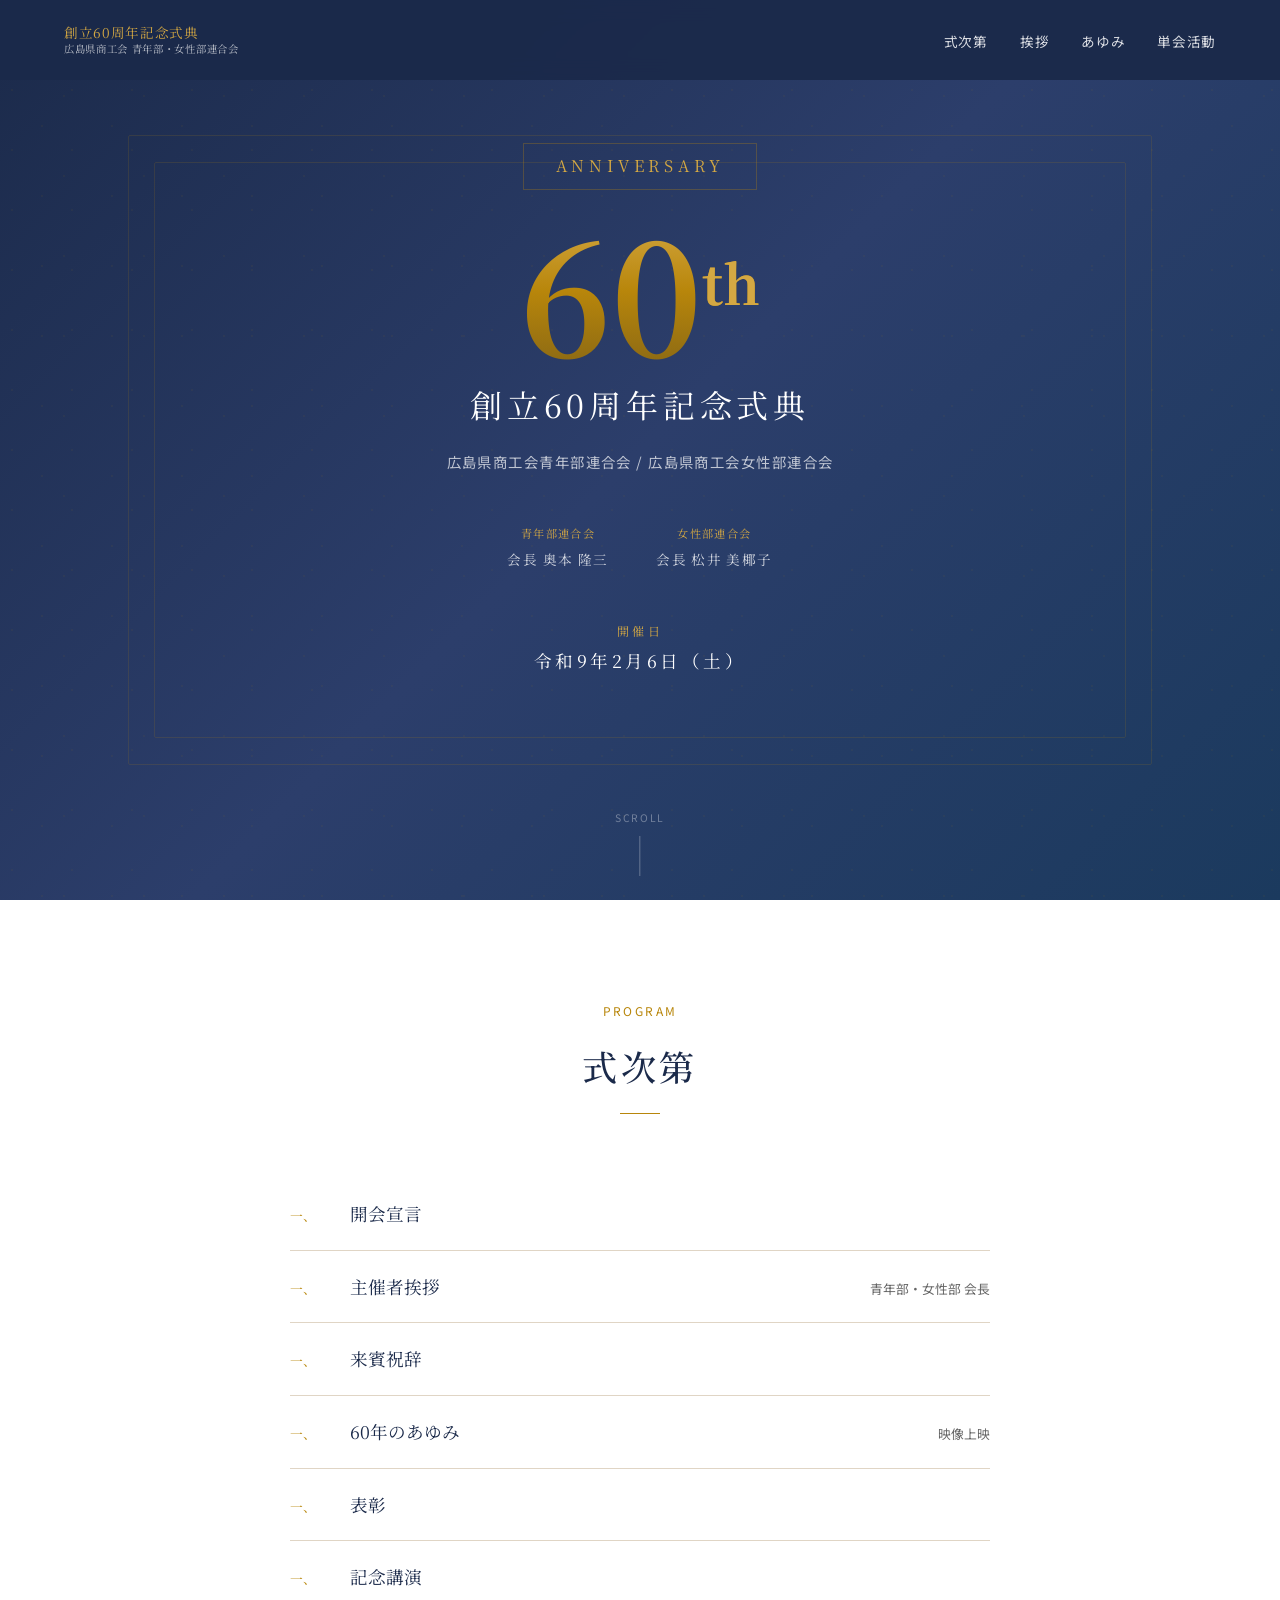
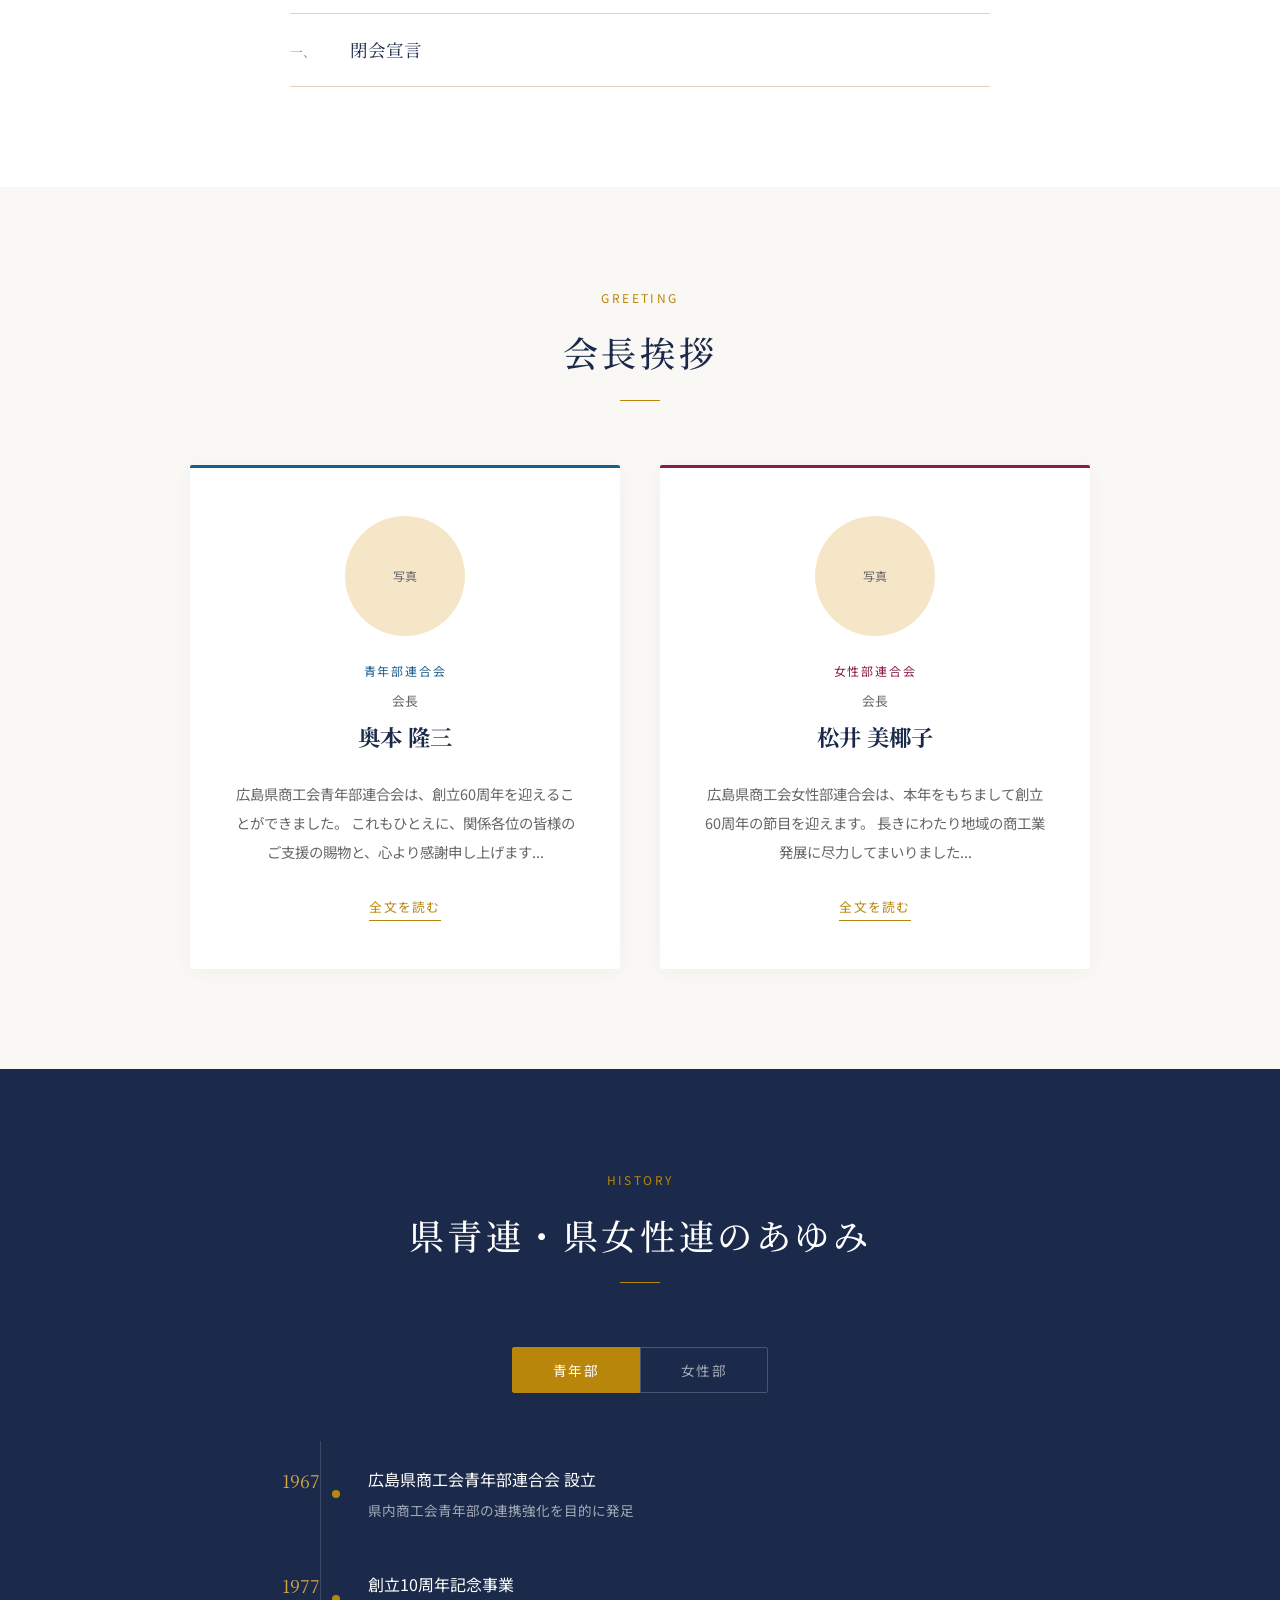
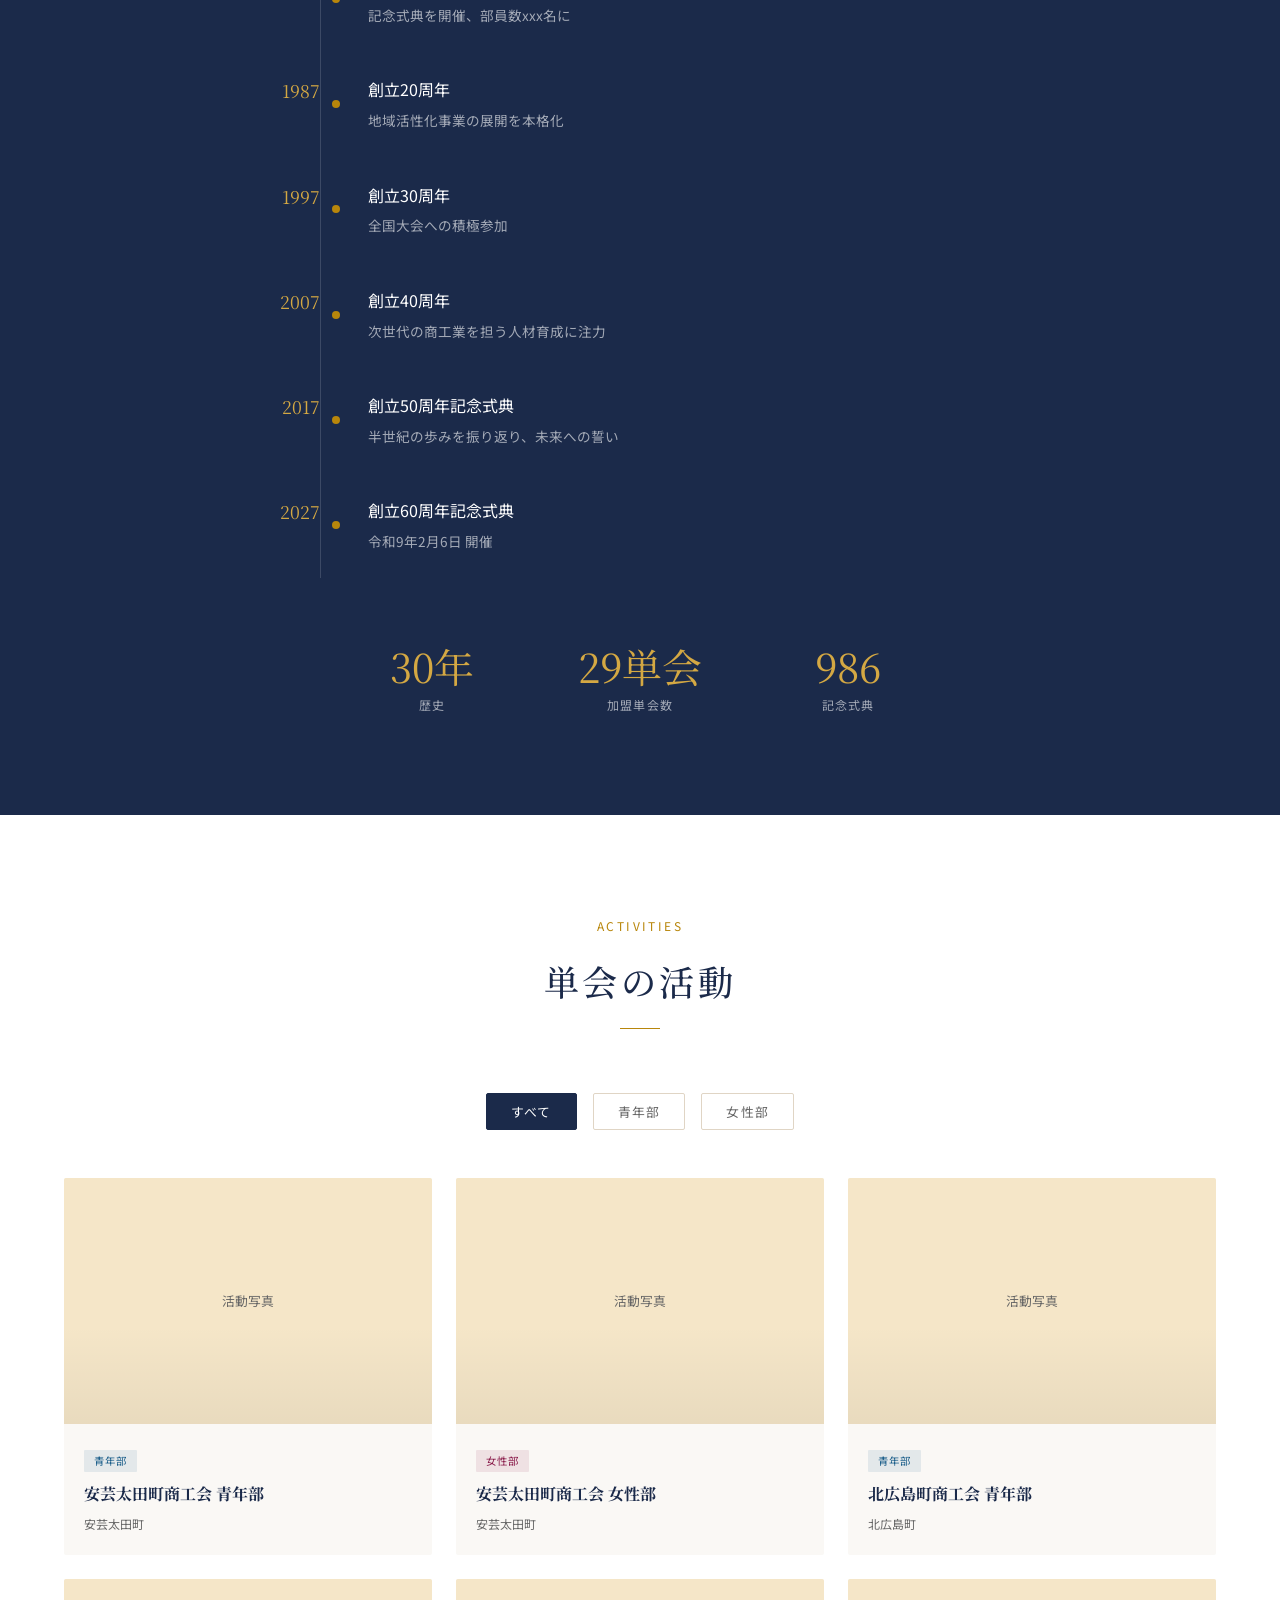
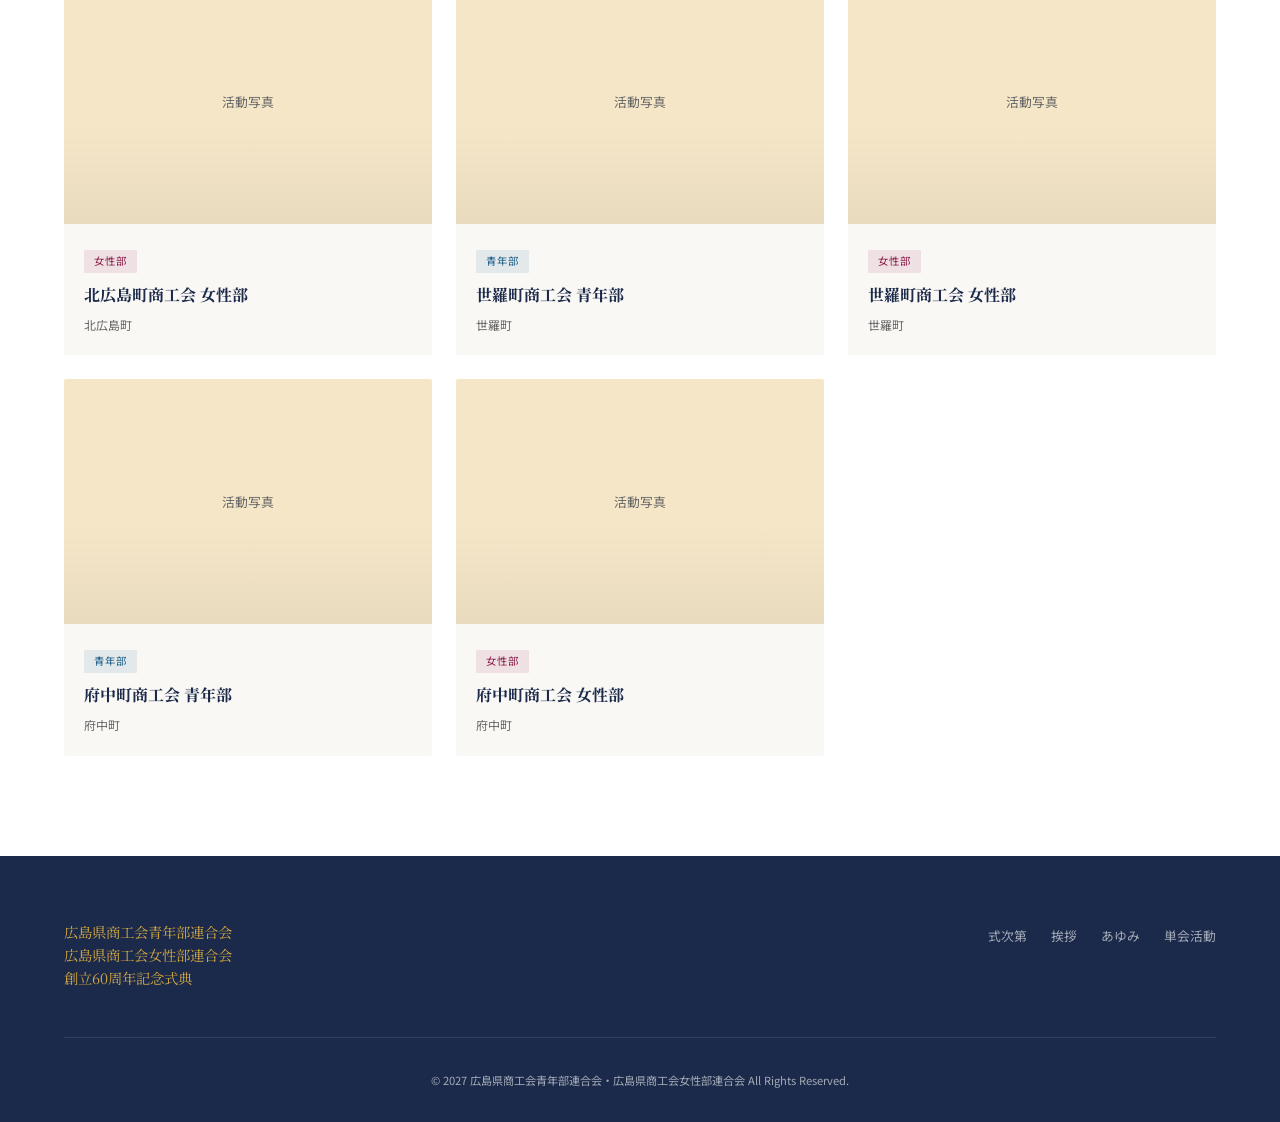
==== index.html @ 31add6f5 "Initial commit: 60th anniversary ceremony website prototype 広島県商工会青年部・女性部連合会 創立60周年記念式典の特設サイトプロトタイプ。" ====
<!DOCTYPE html>
<html lang="ja">
<head>
  <meta charset="UTF-8">
  <meta name="viewport" content="width=device-width, initial-scale=1.0">
  <title>創立60周年記念式典 | 広島県商工会青年部連合会・広島県商工会女性部連合会</title>
  <meta name="description" content="広島県商工会青年部連合会・広島県商工会女性部連合会 創立60周年記念式典 特設サイト">
  <link rel="preconnect" href="https://fonts.googleapis.com">
  <link rel="preconnect" href="https://fonts.gstatic.com" crossorigin>
  <link href="https://fonts.googleapis.com/css2?family=Noto+Sans+JP:wght@300;400;500;700&family=Noto+Serif+JP:wght@400;500;700&display=swap" rel="stylesheet">
  <link rel="stylesheet" href="css/style.css">
</head>
<body>

  <!-- ========== Header ========== -->
  <header class="site-header">
    <div class="container">
      <div class="site-logo">
        創立60周年記念式典
        <span class="logo-sub">広島県商工会 青年部・女性部連合会</span>
      </div>
      <button class="nav-toggle" aria-label="メニュー">
        <span></span><span></span><span></span>
      </button>
      <nav class="main-nav">
        <ul>
          <li><a href="#program">式次第</a></li>
          <li><a href="#greeting">挨拶</a></li>
          <li><a href="#history">あゆみ</a></li>
          <li><a href="#activities">単会活動</a></li>
        </ul>
      </nav>
    </div>
  </header>


  <!-- ========== Hero ========== -->
  <section class="hero">
    <div class="hero-bg-pattern"></div>
    <div class="hero-decoration"></div>
    <div class="hero-content">
      <div class="hero-badge">ANNIVERSARY</div>
      <div class="hero-number">60<span>th</span></div>
      <h1 class="hero-title">創立60周年記念式典</h1>
      <p class="hero-subtitle">広島県商工会青年部連合会 / 広島県商工会女性部連合会</p>
      <div class="hero-orgs">
        <div class="hero-org">
          <span class="org-label">青年部連合会</span>
          会長 奥本 隆三
        </div>
        <div class="hero-org">
          <span class="org-label">女性部連合会</span>
          会長 松井 美椰子
        </div>
      </div>
      <div class="hero-date">
        <span class="date-label">開催日</span>
        令和9年2月6日（土）
      </div>
    </div>
    <div class="hero-scroll">SCROLL</div>
  </section>


  <!-- ========== 式次第 ========== -->
  <section id="program" class="section section--program">
    <div class="container">
      <div class="section-header fade-in">
        <p class="section-label">Program</p>
        <h2 class="section-title">式次第</h2>
        <div class="section-divider"></div>
      </div>
      <div class="program-list">
        <div class="program-item">
          <span class="program-number">一、</span>
          <span class="program-name">開会宣言</span>
        </div>
        <div class="program-item">
          <span class="program-number">一、</span>
          <span class="program-name">主催者挨拶</span>
          <span class="program-note">青年部・女性部 会長</span>
        </div>
        <div class="program-item">
          <span class="program-number">一、</span>
          <span class="program-name">来賓祝辞</span>
        </div>
        <div class="program-item">
          <span class="program-number">一、</span>
          <span class="program-name">60年のあゆみ</span>
          <span class="program-note">映像上映</span>
        </div>
        <div class="program-item">
          <span class="program-number">一、</span>
          <span class="program-name">表彰</span>
        </div>
        <div class="program-item">
          <span class="program-number">一、</span>
          <span class="program-name">記念講演</span>
        </div>
        <div class="program-item">
          <span class="program-number">一、</span>
          <span class="program-name">閉会宣言</span>
        </div>
      </div>
    </div>
  </section>


  <!-- ========== 挨拶 ========== -->
  <section id="greeting" class="section section--greeting">
    <div class="container">
      <div class="section-header fade-in">
        <p class="section-label">Greeting</p>
        <h2 class="section-title">会長挨拶</h2>
        <div class="section-divider"></div>
      </div>
      <div class="greeting-cards">
        <div class="greeting-card greeting-card--youth">
          <div class="greeting-photo">写真</div>
          <p class="greeting-division">青年部連合会</p>
          <p class="greeting-position">会長</p>
          <h3 class="greeting-name">奥本 隆三</h3>
          <p class="greeting-excerpt">
            広島県商工会青年部連合会は、創立60周年を迎えることができました。
            これもひとえに、関係各位の皆様のご支援の賜物と、心より感謝申し上げます...
          </p>
          <a href="#" class="greeting-link">全文を読む</a>
        </div>
        <div class="greeting-card greeting-card--women">
          <div class="greeting-photo">写真</div>
          <p class="greeting-division">女性部連合会</p>
          <p class="greeting-position">会長</p>
          <h3 class="greeting-name">松井 美椰子</h3>
          <p class="greeting-excerpt">
            広島県商工会女性部連合会は、本年をもちまして創立60周年の節目を迎えます。
            長きにわたり地域の商工業発展に尽力してまいりました...
          </p>
          <a href="#" class="greeting-link">全文を読む</a>
        </div>
      </div>
    </div>
  </section>


  <!-- ========== あゆみ ========== -->
  <section id="history" class="section section--history">
    <div class="container">
      <div class="section-header fade-in">
        <p class="section-label">History</p>
        <h2 class="section-title">県青連・県女性連のあゆみ</h2>
        <div class="section-divider"></div>
      </div>

      <div class="history-tabs">
        <button class="history-tab is-active" data-target="timeline-youth">青年部</button>
        <button class="history-tab" data-target="timeline-women">女性部</button>
      </div>

      <div class="timeline timeline-panel" id="timeline-youth">
        <div class="timeline-item">
          <div class="timeline-year">1967</div>
          <div class="timeline-content">
            <p class="timeline-title">広島県商工会青年部連合会 設立</p>
            <p class="timeline-desc">県内商工会青年部の連携強化を目的に発足</p>
          </div>
        </div>
        <div class="timeline-item">
          <div class="timeline-year">1977</div>
          <div class="timeline-content">
            <p class="timeline-title">創立10周年記念事業</p>
            <p class="timeline-desc">記念式典を開催、部員数xxx名に</p>
          </div>
        </div>
        <div class="timeline-item">
          <div class="timeline-year">1987</div>
          <div class="timeline-content">
            <p class="timeline-title">創立20周年</p>
            <p class="timeline-desc">地域活性化事業の展開を本格化</p>
          </div>
        </div>
        <div class="timeline-item">
          <div class="timeline-year">1997</div>
          <div class="timeline-content">
            <p class="timeline-title">創立30周年</p>
            <p class="timeline-desc">全国大会への積極参加</p>
          </div>
        </div>
        <div class="timeline-item">
          <div class="timeline-year">2007</div>
          <div class="timeline-content">
            <p class="timeline-title">創立40周年</p>
            <p class="timeline-desc">次世代の商工業を担う人材育成に注力</p>
          </div>
        </div>
        <div class="timeline-item">
          <div class="timeline-year">2017</div>
          <div class="timeline-content">
            <p class="timeline-title">創立50周年記念式典</p>
            <p class="timeline-desc">半世紀の歩みを振り返り、未来への誓い</p>
          </div>
        </div>
        <div class="timeline-item">
          <div class="timeline-year">2027</div>
          <div class="timeline-content">
            <p class="timeline-title">創立60周年記念式典</p>
            <p class="timeline-desc">令和9年2月6日 開催</p>
          </div>
        </div>
      </div>

      <div class="timeline timeline-panel" id="timeline-women" hidden>
        <div class="timeline-item">
          <div class="timeline-year">1967</div>
          <div class="timeline-content">
            <p class="timeline-title">広島県商工会女性部連合会 設立</p>
            <p class="timeline-desc">県内商工会女性部の連携と地位向上を目指し発足</p>
          </div>
        </div>
        <div class="timeline-item">
          <div class="timeline-year">1977</div>
          <div class="timeline-content">
            <p class="timeline-title">創立10周年</p>
            <p class="timeline-desc">地域振興活動の拡大</p>
          </div>
        </div>
        <div class="timeline-item">
          <div class="timeline-year">1987</div>
          <div class="timeline-content">
            <p class="timeline-title">創立20周年</p>
            <p class="timeline-desc">女性の商工業参画を推進</p>
          </div>
        </div>
        <div class="timeline-item">
          <div class="timeline-year">1997</div>
          <div class="timeline-content">
            <p class="timeline-title">創立30周年</p>
            <p class="timeline-desc">福祉・教育分野への貢献を強化</p>
          </div>
        </div>
        <div class="timeline-item">
          <div class="timeline-year">2007</div>
          <div class="timeline-content">
            <p class="timeline-title">創立40周年</p>
            <p class="timeline-desc">地域コミュニティの核として活動</p>
          </div>
        </div>
        <div class="timeline-item">
          <div class="timeline-year">2017</div>
          <div class="timeline-content">
            <p class="timeline-title">創立50周年</p>
            <p class="timeline-desc">多様な社会貢献活動を展開</p>
          </div>
        </div>
        <div class="timeline-item">
          <div class="timeline-year">2027</div>
          <div class="timeline-content">
            <p class="timeline-title">創立60周年記念式典</p>
            <p class="timeline-desc">令和9年2月6日 開催</p>
          </div>
        </div>
      </div>

      <div class="timeline-stats fade-in">
        <div>
          <div class="stat-number" data-count="60" data-suffix="年">0</div>
          <p class="stat-label">歴史</p>
        </div>
        <div>
          <div class="stat-number" data-count="34" data-suffix="単会">0</div>
          <p class="stat-label">加盟単会数</p>
        </div>
        <div>
          <div class="stat-number" data-count="2027" data-suffix="">0</div>
          <p class="stat-label">記念式典</p>
        </div>
      </div>
    </div>
  </section>


  <!-- ========== 単会活動 ========== -->
  <section id="activities" class="section section--activities">
    <div class="container">
      <div class="section-header fade-in">
        <p class="section-label">Activities</p>
        <h2 class="section-title">単会の活動</h2>
        <div class="section-divider"></div>
      </div>

      <div class="activity-filter">
        <button class="filter-btn is-active" data-filter="all">すべて</button>
        <button class="filter-btn" data-filter="youth">青年部</button>
        <button class="filter-btn" data-filter="women">女性部</button>
      </div>

      <div class="activity-grid">
        <div class="activity-card" data-type="youth">
          <div class="activity-thumb">活動写真</div>
          <div class="activity-body">
            <span class="activity-tag activity-tag--youth">青年部</span>
            <h3 class="activity-name">安芸太田町商工会 青年部</h3>
            <p class="activity-area">安芸太田町</p>
          </div>
        </div>
        <div class="activity-card" data-type="women">
          <div class="activity-thumb">活動写真</div>
          <div class="activity-body">
            <span class="activity-tag activity-tag--women">女性部</span>
            <h3 class="activity-name">安芸太田町商工会 女性部</h3>
            <p class="activity-area">安芸太田町</p>
          </div>
        </div>
        <div class="activity-card" data-type="youth">
          <div class="activity-thumb">活動写真</div>
          <div class="activity-body">
            <span class="activity-tag activity-tag--youth">青年部</span>
            <h3 class="activity-name">北広島町商工会 青年部</h3>
            <p class="activity-area">北広島町</p>
          </div>
        </div>
        <div class="activity-card" data-type="women">
          <div class="activity-thumb">活動写真</div>
          <div class="activity-body">
            <span class="activity-tag activity-tag--women">女性部</span>
            <h3 class="activity-name">北広島町商工会 女性部</h3>
            <p class="activity-area">北広島町</p>
          </div>
        </div>
        <div class="activity-card" data-type="youth">
          <div class="activity-thumb">活動写真</div>
          <div class="activity-body">
            <span class="activity-tag activity-tag--youth">青年部</span>
            <h3 class="activity-name">世羅町商工会 青年部</h3>
            <p class="activity-area">世羅町</p>
          </div>
        </div>
        <div class="activity-card" data-type="women">
          <div class="activity-thumb">活動写真</div>
          <div class="activity-body">
            <span class="activity-tag activity-tag--women">女性部</span>
            <h3 class="activity-name">世羅町商工会 女性部</h3>
            <p class="activity-area">世羅町</p>
          </div>
        </div>
        <div class="activity-card" data-type="youth">
          <div class="activity-thumb">活動写真</div>
          <div class="activity-body">
            <span class="activity-tag activity-tag--youth">青年部</span>
            <h3 class="activity-name">府中町商工会 青年部</h3>
            <p class="activity-area">府中町</p>
          </div>
        </div>
        <div class="activity-card" data-type="women">
          <div class="activity-thumb">活動写真</div>
          <div class="activity-body">
            <span class="activity-tag activity-tag--women">女性部</span>
            <h3 class="activity-name">府中町商工会 女性部</h3>
            <p class="activity-area">府中町</p>
          </div>
        </div>
      </div>
    </div>
  </section>


  <!-- ========== Footer ========== -->
  <footer class="site-footer">
    <div class="container">
      <div class="footer-content">
        <div class="footer-logo">
          広島県商工会青年部連合会<br>
          広島県商工会女性部連合会<br>
          創立60周年記念式典
        </div>
        <nav class="footer-nav">
          <ul>
            <li><a href="#program">式次第</a></li>
            <li><a href="#greeting">挨拶</a></li>
            <li><a href="#history">あゆみ</a></li>
            <li><a href="#activities">単会活動</a></li>
          </ul>
        </nav>
      </div>
      <p class="footer-copyright">
        &copy; 2027 広島県商工会青年部連合会・広島県商工会女性部連合会 All Rights Reserved.
      </p>
    </div>
  </footer>

  <script src="js/main.js"></script>
</body>
</html>
---- css/style.css ----
/* ============================================
   60th Anniversary - Base Styles
   ============================================ */

:root {
  --color-gold: #B8860B;
  --color-gold-light: #D4A843;
  --color-gold-pale: #F5E6C8;
  --color-navy: #1B2A4A;
  --color-navy-light: #2C3E6B;
  --color-white: #FFFFFF;
  --color-off-white: #FAF8F5;
  --color-text: #333333;
  --color-text-light: #666666;
  --color-border: #E0D5C5;
  --color-youth: #1B5E8A;
  --color-women: #8A1B4A;
  --font-heading: "Noto Serif JP", "游明朝", "Yu Mincho", serif;
  --font-body: "Noto Sans JP", "游ゴシック", "Yu Gothic", sans-serif;
  --max-width: 1200px;
  --header-height: 80px;
}

* {
  margin: 0;
  padding: 0;
  box-sizing: border-box;
}

html {
  scroll-behavior: smooth;
  font-size: 16px;
}

body {
  font-family: var(--font-body);
  color: var(--color-text);
  background: var(--color-off-white);
  line-height: 1.8;
  overflow-x: hidden;
}

img {
  max-width: 100%;
  height: auto;
}

a {
  color: inherit;
  text-decoration: none;
}

.container {
  max-width: var(--max-width);
  margin: 0 auto;
  padding: 0 24px;
}


/* ============================================
   Header / Navigation
   ============================================ */

.site-header {
  position: fixed;
  top: 0;
  left: 0;
  right: 0;
  height: var(--header-height);
  background: rgba(27, 42, 74, 0.95);
  backdrop-filter: blur(10px);
  z-index: 1000;
  transition: background 0.3s;
}

.site-header .container {
  display: flex;
  align-items: center;
  justify-content: space-between;
  height: 100%;
}

.site-logo {
  font-family: var(--font-heading);
  color: var(--color-gold-light);
  font-size: 0.85rem;
  letter-spacing: 0.05em;
  line-height: 1.4;
}

.site-logo .logo-sub {
  font-size: 0.65rem;
  color: rgba(255, 255, 255, 0.7);
  display: block;
}

.nav-toggle {
  display: none;
  background: none;
  border: none;
  cursor: pointer;
  padding: 8px;
}

.nav-toggle span {
  display: block;
  width: 24px;
  height: 2px;
  background: var(--color-white);
  margin: 5px 0;
  transition: 0.3s;
}

.main-nav ul {
  display: flex;
  list-style: none;
  gap: 32px;
}

.main-nav a {
  color: rgba(255, 255, 255, 0.85);
  font-size: 0.85rem;
  letter-spacing: 0.05em;
  transition: color 0.3s;
  position: relative;
}

.main-nav a::after {
  content: "";
  position: absolute;
  bottom: -4px;
  left: 0;
  width: 0;
  height: 1px;
  background: var(--color-gold-light);
  transition: width 0.3s;
}

.main-nav a:hover {
  color: var(--color-gold-light);
}

.main-nav a:hover::after {
  width: 100%;
}


/* ============================================
   Hero Section
   ============================================ */

.hero {
  position: relative;
  height: 100vh;
  min-height: 600px;
  display: flex;
  align-items: center;
  justify-content: center;
  text-align: center;
  background: linear-gradient(135deg, var(--color-navy) 0%, var(--color-navy-light) 50%, #1B3A5E 100%);
  overflow: hidden;
}

.hero-bg-pattern {
  position: absolute;
  inset: 0;
  opacity: 0.06;
  background-image:
    radial-gradient(circle at 20% 50%, var(--color-gold) 1px, transparent 1px),
    radial-gradient(circle at 80% 20%, var(--color-gold) 1px, transparent 1px),
    radial-gradient(circle at 60% 80%, var(--color-gold) 1px, transparent 1px);
  background-size: 60px 60px, 80px 80px, 70px 70px;
}

.hero-decoration {
  position: absolute;
  inset: 0;
  pointer-events: none;
}

.hero-decoration::before,
.hero-decoration::after {
  content: "";
  position: absolute;
  border: 1px solid rgba(184, 134, 11, 0.15);
}

.hero-decoration::before {
  top: 15%;
  left: 10%;
  right: 10%;
  bottom: 15%;
  border-radius: 2px;
}

.hero-decoration::after {
  top: 18%;
  left: 12%;
  right: 12%;
  bottom: 18%;
  border-radius: 2px;
}

.hero-content {
  position: relative;
  z-index: 1;
  padding: 0 24px 80px;
}

.hero-badge {
  display: inline-block;
  font-family: var(--font-heading);
  font-size: 1rem;
  color: var(--color-gold-light);
  letter-spacing: 0.3em;
  margin-bottom: 24px;
  padding: 8px 32px;
  border: 1px solid rgba(184, 134, 11, 0.3);
}

.hero-number {
  font-family: var(--font-heading);
  font-size: clamp(4rem, 12vw, 10rem);
  font-weight: 700;
  color: var(--color-gold);
  line-height: 1;
  margin-bottom: 8px;
  background: linear-gradient(180deg, var(--color-gold-light) 0%, var(--color-gold) 50%, #8B6914 100%);
  -webkit-background-clip: text;
  -webkit-text-fill-color: transparent;
  background-clip: text;
}

.hero-number span {
  font-size: 0.35em;
  vertical-align: super;
  -webkit-text-fill-color: var(--color-gold-light);
}

.hero-title {
  font-family: var(--font-heading);
  font-size: clamp(1.2rem, 3vw, 2rem);
  color: var(--color-white);
  font-weight: 400;
  letter-spacing: 0.15em;
  margin-bottom: 16px;
}

.hero-subtitle {
  font-size: 0.9rem;
  color: rgba(255, 255, 255, 0.7);
  letter-spacing: 0.1em;
  margin-bottom: 48px;
}

.hero-orgs {
  display: flex;
  justify-content: center;
  gap: 48px;
  margin-bottom: 48px;
}

.hero-org {
  font-family: var(--font-heading);
  font-size: 0.85rem;
  color: rgba(255, 255, 255, 0.8);
  letter-spacing: 0.1em;
}

.hero-org .org-label {
  font-size: 0.7rem;
  color: var(--color-gold-light);
  display: block;
  margin-bottom: 4px;
}

.hero-date {
  font-family: var(--font-heading);
  font-size: 1.1rem;
  color: var(--color-white);
  letter-spacing: 0.2em;
}

.hero-date .date-label {
  font-size: 0.75rem;
  color: var(--color-gold-light);
  display: block;
  margin-bottom: 4px;
}

.hero-scroll {
  position: absolute;
  bottom: 24px;
  left: 50%;
  transform: translateX(-50%);
  color: rgba(255, 255, 255, 0.35);
  font-size: 0.65rem;
  letter-spacing: 0.15em;
  text-align: center;
  z-index: 2;
}

.hero-scroll::after {
  content: "";
  display: block;
  width: 1px;
  height: 40px;
  background: rgba(255, 255, 255, 0.3);
  margin: 8px auto 0;
  animation: scrollLine 2s ease-in-out infinite;
}

@keyframes scrollLine {
  0% { transform: scaleY(0); transform-origin: top; }
  50% { transform: scaleY(1); transform-origin: top; }
  51% { transform: scaleY(1); transform-origin: bottom; }
  100% { transform: scaleY(0); transform-origin: bottom; }
}


/* ============================================
   Section Common
   ============================================ */

.section {
  padding: 100px 0;
}

.section-header {
  text-align: center;
  margin-bottom: 64px;
}

.section-label {
  font-size: 0.75rem;
  color: var(--color-gold);
  letter-spacing: 0.2em;
  text-transform: uppercase;
  margin-bottom: 12px;
}

.section-title {
  font-family: var(--font-heading);
  font-size: clamp(1.5rem, 3vw, 2.2rem);
  font-weight: 500;
  color: var(--color-navy);
  letter-spacing: 0.1em;
  margin-bottom: 16px;
}

.section-divider {
  width: 40px;
  height: 1px;
  background: var(--color-gold);
  margin: 0 auto;
}


/* ============================================
   Program / 式次第
   ============================================ */

.section--program {
  background: var(--color-white);
}

.program-list {
  max-width: 700px;
  margin: 0 auto;
}

.program-item {
  display: flex;
  align-items: baseline;
  padding: 20px 0;
  border-bottom: 1px solid var(--color-border);
  opacity: 0;
  transform: translateY(20px);
  transition: opacity 0.6s, transform 0.6s;
}

.program-item.is-visible {
  opacity: 1;
  transform: translateY(0);
}

.program-number {
  font-family: var(--font-heading);
  font-size: 0.8rem;
  color: var(--color-gold);
  width: 60px;
  flex-shrink: 0;
}

.program-name {
  font-family: var(--font-heading);
  font-size: 1.1rem;
  color: var(--color-navy);
  flex: 1;
}

.program-note {
  font-size: 0.8rem;
  color: var(--color-text-light);
  margin-left: 16px;
}


/* ============================================
   Greeting / 挨拶
   ============================================ */

.section--greeting {
  background: var(--color-off-white);
}

.greeting-cards {
  display: grid;
  grid-template-columns: repeat(auto-fit, minmax(320px, 1fr));
  gap: 40px;
  max-width: 900px;
  margin: 0 auto;
}

.greeting-card {
  background: var(--color-white);
  padding: 48px 40px;
  border-radius: 2px;
  box-shadow: 0 2px 20px rgba(0, 0, 0, 0.04);
  text-align: center;
  opacity: 0;
  transform: translateY(30px);
  transition: opacity 0.8s, transform 0.8s;
}

.greeting-card.is-visible {
  opacity: 1;
  transform: translateY(0);
}

.greeting-card--youth {
  border-top: 3px solid var(--color-youth);
}

.greeting-card--women {
  border-top: 3px solid var(--color-women);
}

.greeting-photo {
  width: 120px;
  height: 120px;
  border-radius: 50%;
  background: var(--color-gold-pale);
  margin: 0 auto 24px;
  display: flex;
  align-items: center;
  justify-content: center;
  font-size: 0.75rem;
  color: var(--color-text-light);
}

.greeting-division {
  font-size: 0.75rem;
  letter-spacing: 0.15em;
  margin-bottom: 8px;
}

.greeting-card--youth .greeting-division {
  color: var(--color-youth);
}

.greeting-card--women .greeting-division {
  color: var(--color-women);
}

.greeting-position {
  font-size: 0.8rem;
  color: var(--color-text-light);
  margin-bottom: 4px;
}

.greeting-name {
  font-family: var(--font-heading);
  font-size: 1.4rem;
  color: var(--color-navy);
  margin-bottom: 24px;
}

.greeting-excerpt {
  font-size: 0.9rem;
  color: var(--color-text-light);
  line-height: 2;
  margin-bottom: 24px;
}

.greeting-link {
  display: inline-block;
  font-size: 0.8rem;
  color: var(--color-gold);
  letter-spacing: 0.1em;
  border-bottom: 1px solid var(--color-gold);
  padding-bottom: 2px;
  transition: opacity 0.3s;
}

.greeting-link:hover {
  opacity: 0.7;
}


/* ============================================
   History / あゆみ
   ============================================ */

.section--history {
  background: var(--color-navy);
  color: var(--color-white);
}

.section--history .section-title {
  color: var(--color-white);
}

.history-tabs {
  display: flex;
  justify-content: center;
  gap: 0;
  margin-bottom: 48px;
}

.history-tab {
  padding: 12px 40px;
  font-size: 0.85rem;
  letter-spacing: 0.1em;
  border: 1px solid rgba(255, 255, 255, 0.2);
  background: transparent;
  color: rgba(255, 255, 255, 0.6);
  cursor: pointer;
  transition: all 0.3s;
  font-family: var(--font-body);
}

.history-tab:first-child {
  border-radius: 2px 0 0 2px;
}

.history-tab:last-child {
  border-radius: 0 2px 2px 0;
}

.history-tab.is-active {
  background: var(--color-gold);
  border-color: var(--color-gold);
  color: var(--color-white);
}

.timeline {
  max-width: 800px;
  margin: 0 auto;
  position: relative;
}

.timeline::before {
  content: "";
  position: absolute;
  top: 0;
  bottom: 0;
  left: 80px;
  width: 1px;
  background: rgba(255, 255, 255, 0.15);
}

.timeline-item {
  display: flex;
  gap: 32px;
  padding: 24px 0;
  opacity: 0;
  transform: translateX(-20px);
  transition: opacity 0.6s, transform 0.6s;
}

.timeline-item.is-visible {
  opacity: 1;
  transform: translateX(0);
}

.timeline-year {
  font-family: var(--font-heading);
  font-size: 1.1rem;
  color: var(--color-gold-light);
  width: 80px;
  text-align: right;
  flex-shrink: 0;
  position: relative;
}

.timeline-year::after {
  content: "";
  position: absolute;
  right: -20px;
  top: 50%;
  width: 8px;
  height: 8px;
  border-radius: 50%;
  background: var(--color-gold);
  transform: translateY(-50%);
}

.timeline-content {
  flex: 1;
  padding-left: 16px;
}

.timeline-title {
  font-size: 1rem;
  margin-bottom: 4px;
}

.timeline-desc {
  font-size: 0.85rem;
  color: rgba(255, 255, 255, 0.6);
}

.timeline-stats {
  display: grid;
  grid-template-columns: repeat(3, 1fr);
  gap: 24px;
  max-width: 600px;
  margin: 64px auto 0;
  text-align: center;
}

.stat-number {
  font-family: var(--font-heading);
  font-size: 2.5rem;
  color: var(--color-gold-light);
  line-height: 1.2;
}

.stat-label {
  font-size: 0.75rem;
  color: rgba(255, 255, 255, 0.6);
  letter-spacing: 0.1em;
  margin-top: 4px;
}


/* ============================================
   Activities / 単会活動
   ============================================ */

.section--activities {
  background: var(--color-white);
}

.activity-filter {
  display: flex;
  justify-content: center;
  gap: 16px;
  margin-bottom: 48px;
}

.filter-btn {
  padding: 8px 24px;
  font-size: 0.8rem;
  letter-spacing: 0.1em;
  border: 1px solid var(--color-border);
  background: transparent;
  color: var(--color-text-light);
  cursor: pointer;
  border-radius: 2px;
  transition: all 0.3s;
  font-family: var(--font-body);
}

.filter-btn.is-active {
  background: var(--color-navy);
  border-color: var(--color-navy);
  color: var(--color-white);
}

.activity-grid {
  display: grid;
  grid-template-columns: repeat(auto-fill, minmax(280px, 1fr));
  gap: 24px;
}

.activity-card {
  background: var(--color-off-white);
  border-radius: 2px;
  overflow: hidden;
  transition: transform 0.3s, box-shadow 0.3s;
  opacity: 0;
  transform: translateY(20px);
  transition: opacity 0.6s, transform 0.6s, box-shadow 0.3s;
  cursor: pointer;
}

.activity-card.is-visible {
  opacity: 1;
  transform: translateY(0);
}

.activity-card:hover {
  box-shadow: 0 8px 30px rgba(0, 0, 0, 0.08);
}

.activity-thumb {
  aspect-ratio: 3 / 2;
  background: var(--color-gold-pale);
  display: flex;
  align-items: center;
  justify-content: center;
  font-size: 0.8rem;
  color: var(--color-text-light);
  position: relative;
  overflow: hidden;
}

.activity-thumb::after {
  content: "";
  position: absolute;
  inset: 0;
  background: linear-gradient(to bottom, transparent 60%, rgba(0,0,0,0.05));
}

.activity-body {
  padding: 20px;
}

.activity-tag {
  display: inline-block;
  font-size: 0.65rem;
  letter-spacing: 0.1em;
  padding: 2px 10px;
  border-radius: 1px;
  margin-bottom: 8px;
}

.activity-tag--youth {
  background: rgba(27, 94, 138, 0.1);
  color: var(--color-youth);
}

.activity-tag--women {
  background: rgba(138, 27, 74, 0.1);
  color: var(--color-women);
}

.activity-name {
  font-family: var(--font-heading);
  font-size: 1rem;
  color: var(--color-navy);
  margin-bottom: 4px;
}

.activity-area {
  font-size: 0.75rem;
  color: var(--color-text-light);
}


/* ============================================
   Unit Activity Detail Page (固定フォーマット)
   ============================================ */

.unit-hero {
  padding-top: calc(var(--header-height) + 60px);
  padding-bottom: 60px;
  background: var(--color-navy);
  text-align: center;
}

.unit-tag {
  display: inline-block;
  font-size: 0.7rem;
  letter-spacing: 0.15em;
  padding: 4px 16px;
  border: 1px solid rgba(255,255,255,0.2);
  color: rgba(255,255,255,0.7);
  margin-bottom: 16px;
}

.unit-title {
  font-family: var(--font-heading);
  font-size: clamp(1.5rem, 3vw, 2rem);
  color: var(--color-white);
  letter-spacing: 0.1em;
  margin-bottom: 8px;
}

.unit-area {
  font-size: 0.85rem;
  color: var(--color-gold-light);
}

.unit-content {
  max-width: 900px;
  margin: 0 auto;
  padding: 64px 24px;
}

.unit-description {
  font-size: 1rem;
  line-height: 2.2;
  margin-bottom: 48px;
  text-align: justify;
}

.unit-gallery {
  display: grid;
  grid-template-columns: repeat(auto-fit, minmax(250px, 1fr));
  gap: 16px;
  margin-bottom: 48px;
}

.unit-photo {
  aspect-ratio: 4 / 3;
  background: var(--color-gold-pale);
  border-radius: 2px;
  display: flex;
  align-items: center;
  justify-content: center;
  font-size: 0.8rem;
  color: var(--color-text-light);
}

.unit-nav {
  display: flex;
  justify-content: space-between;
  padding: 24px 0;
  border-top: 1px solid var(--color-border);
}

.unit-nav a {
  font-size: 0.85rem;
  color: var(--color-gold);
  transition: opacity 0.3s;
}

.unit-nav a:hover {
  opacity: 0.7;
}


/* ============================================
   Footer
   ============================================ */

.site-footer {
  background: var(--color-navy);
  color: rgba(255, 255, 255, 0.6);
  padding: 64px 0 32px;
}

.footer-content {
  display: flex;
  justify-content: space-between;
  align-items: flex-start;
  margin-bottom: 48px;
}

.footer-logo {
  font-family: var(--font-heading);
  color: var(--color-gold-light);
  font-size: 0.9rem;
  line-height: 1.6;
}

.footer-nav ul {
  list-style: none;
  display: flex;
  gap: 24px;
}

.footer-nav a {
  font-size: 0.8rem;
  transition: color 0.3s;
}

.footer-nav a:hover {
  color: var(--color-gold-light);
}

.footer-copyright {
  text-align: center;
  font-size: 0.7rem;
  padding-top: 32px;
  border-top: 1px solid rgba(255, 255, 255, 0.1);
}


/* ============================================
   Animations
   ============================================ */

.fade-in {
  opacity: 0;
  transform: translateY(20px);
  transition: opacity 0.8s ease, transform 0.8s ease;
}

.fade-in.is-visible {
  opacity: 1;
  transform: translateY(0);
}

.fade-in-left {
  opacity: 0;
  transform: translateX(-30px);
  transition: opacity 0.8s ease, transform 0.8s ease;
}

.fade-in-left.is-visible {
  opacity: 1;
  transform: translateX(0);
}

.fade-in-right {
  opacity: 0;
  transform: translateX(30px);
  transition: opacity 0.8s ease, transform 0.8s ease;
}

.fade-in-right.is-visible {
  opacity: 1;
  transform: translateX(0);
}

.stagger > * {
  transition-delay: calc(var(--i, 0) * 0.1s);
}


/* ============================================
   Responsive
   ============================================ */

@media (max-width: 768px) {
  :root {
    --header-height: 64px;
  }

  .nav-toggle {
    display: block;
  }

  .main-nav {
    position: fixed;
    top: var(--header-height);
    left: 0;
    right: 0;
    background: rgba(27, 42, 74, 0.98);
    padding: 24px;
    transform: translateY(-100%);
    opacity: 0;
    transition: transform 0.3s, opacity 0.3s;
    pointer-events: none;
  }

  .main-nav.is-open {
    transform: translateY(0);
    opacity: 1;
    pointer-events: auto;
  }

  .main-nav ul {
    flex-direction: column;
    gap: 20px;
  }

  .hero-orgs {
    flex-direction: column;
    gap: 16px;
  }

  .greeting-cards {
    grid-template-columns: 1fr;
  }

  .timeline::before {
    left: 60px;
  }

  .timeline-year {
    width: 60px;
    font-size: 0.9rem;
  }

  .timeline-stats {
    grid-template-columns: repeat(3, 1fr);
    gap: 16px;
  }

  .stat-number {
    font-size: 1.8rem;
  }

  .activity-grid {
    grid-template-columns: 1fr;
  }

  .footer-content {
    flex-direction: column;
    gap: 24px;
  }

  .footer-nav ul {
    flex-direction: column;
    gap: 12px;
  }

  .hero-badge {
    font-size: 0.8rem;
    padding: 6px 20px;
  }

  .section {
    padding: 64px 0;
  }

  .activity-filter {
    flex-wrap: wrap;
  }

  .unit-gallery {
    grid-template-columns: 1fr;
  }
}

@media (max-width: 480px) {
  .hero-number {
    font-size: 4rem;
  }

  .hero-title {
    font-size: 1rem;
  }

  .timeline-item {
    flex-direction: column;
    gap: 8px;
    padding-left: 24px;
  }

  .timeline::before {
    left: 8px;
  }

  .timeline-year {
    width: auto;
    text-align: left;
  }

  .timeline-year::after {
    left: -20px;
    right: auto;
  }
}
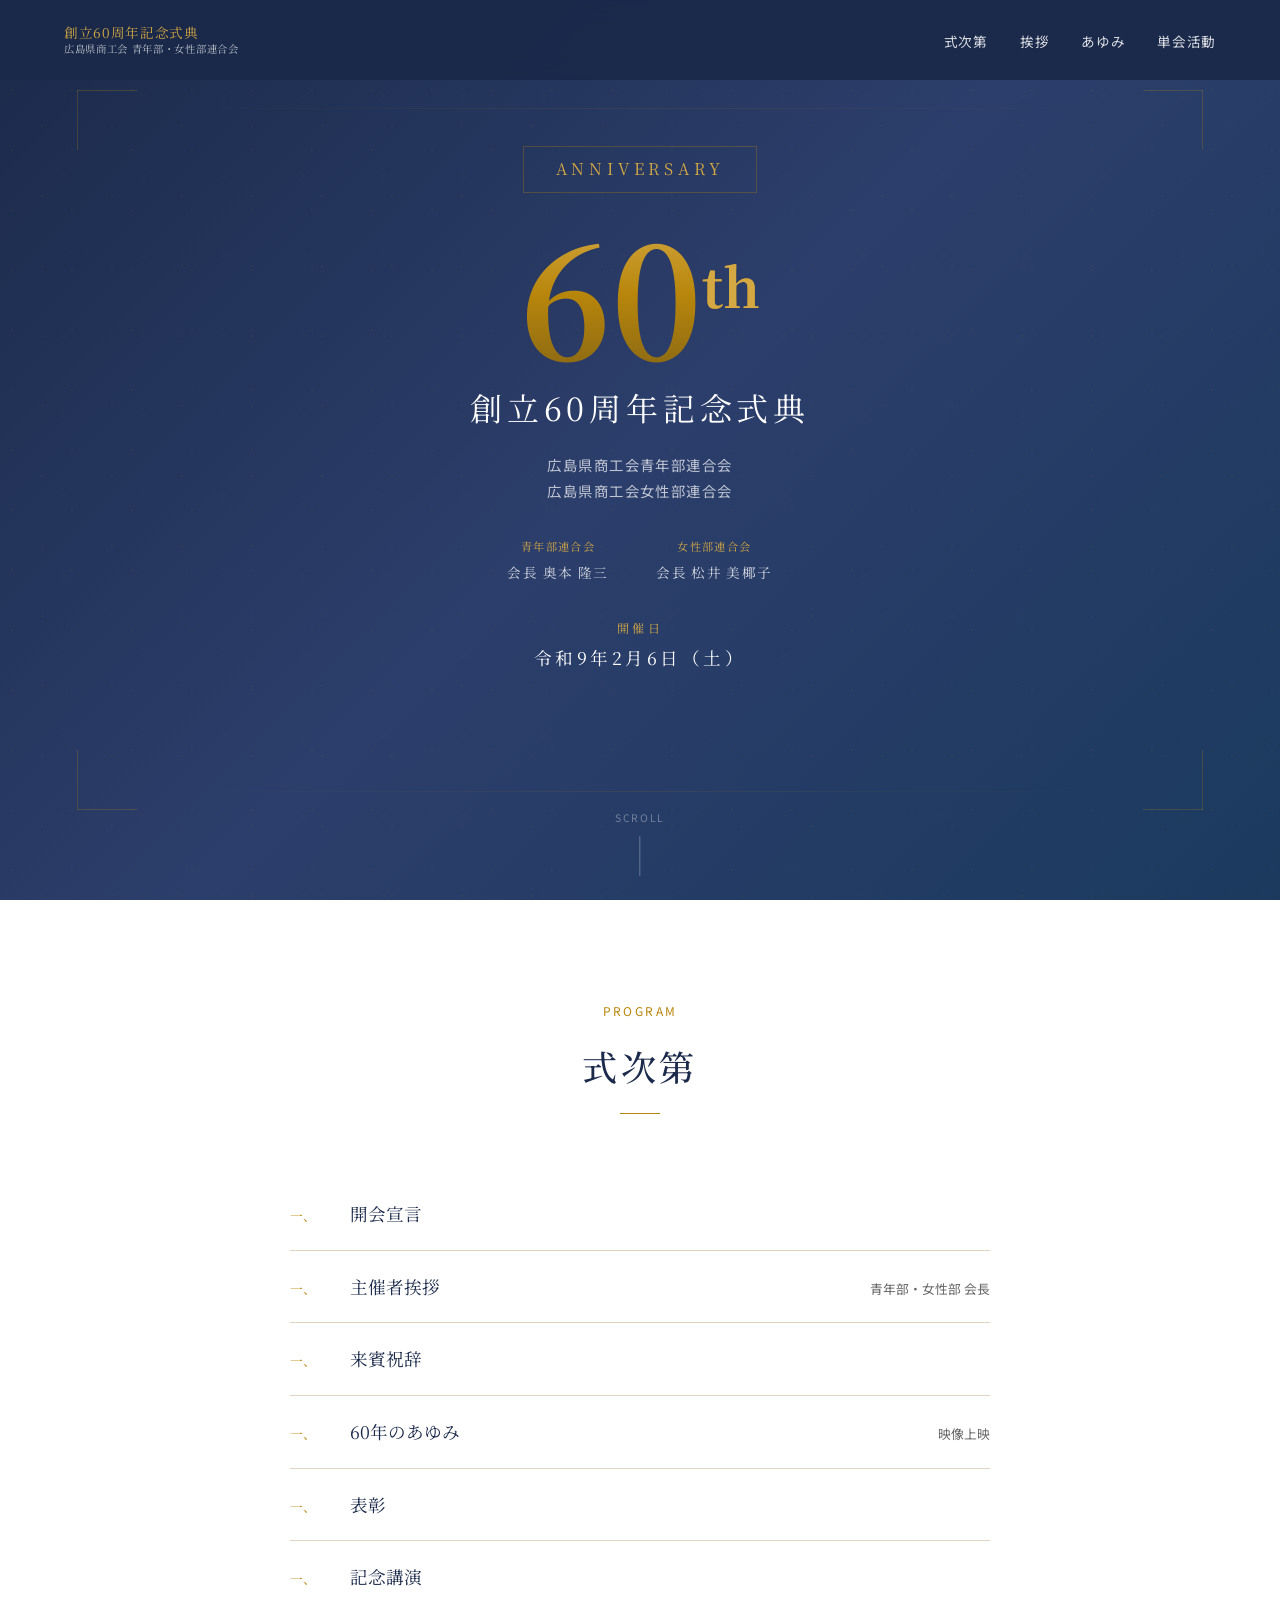
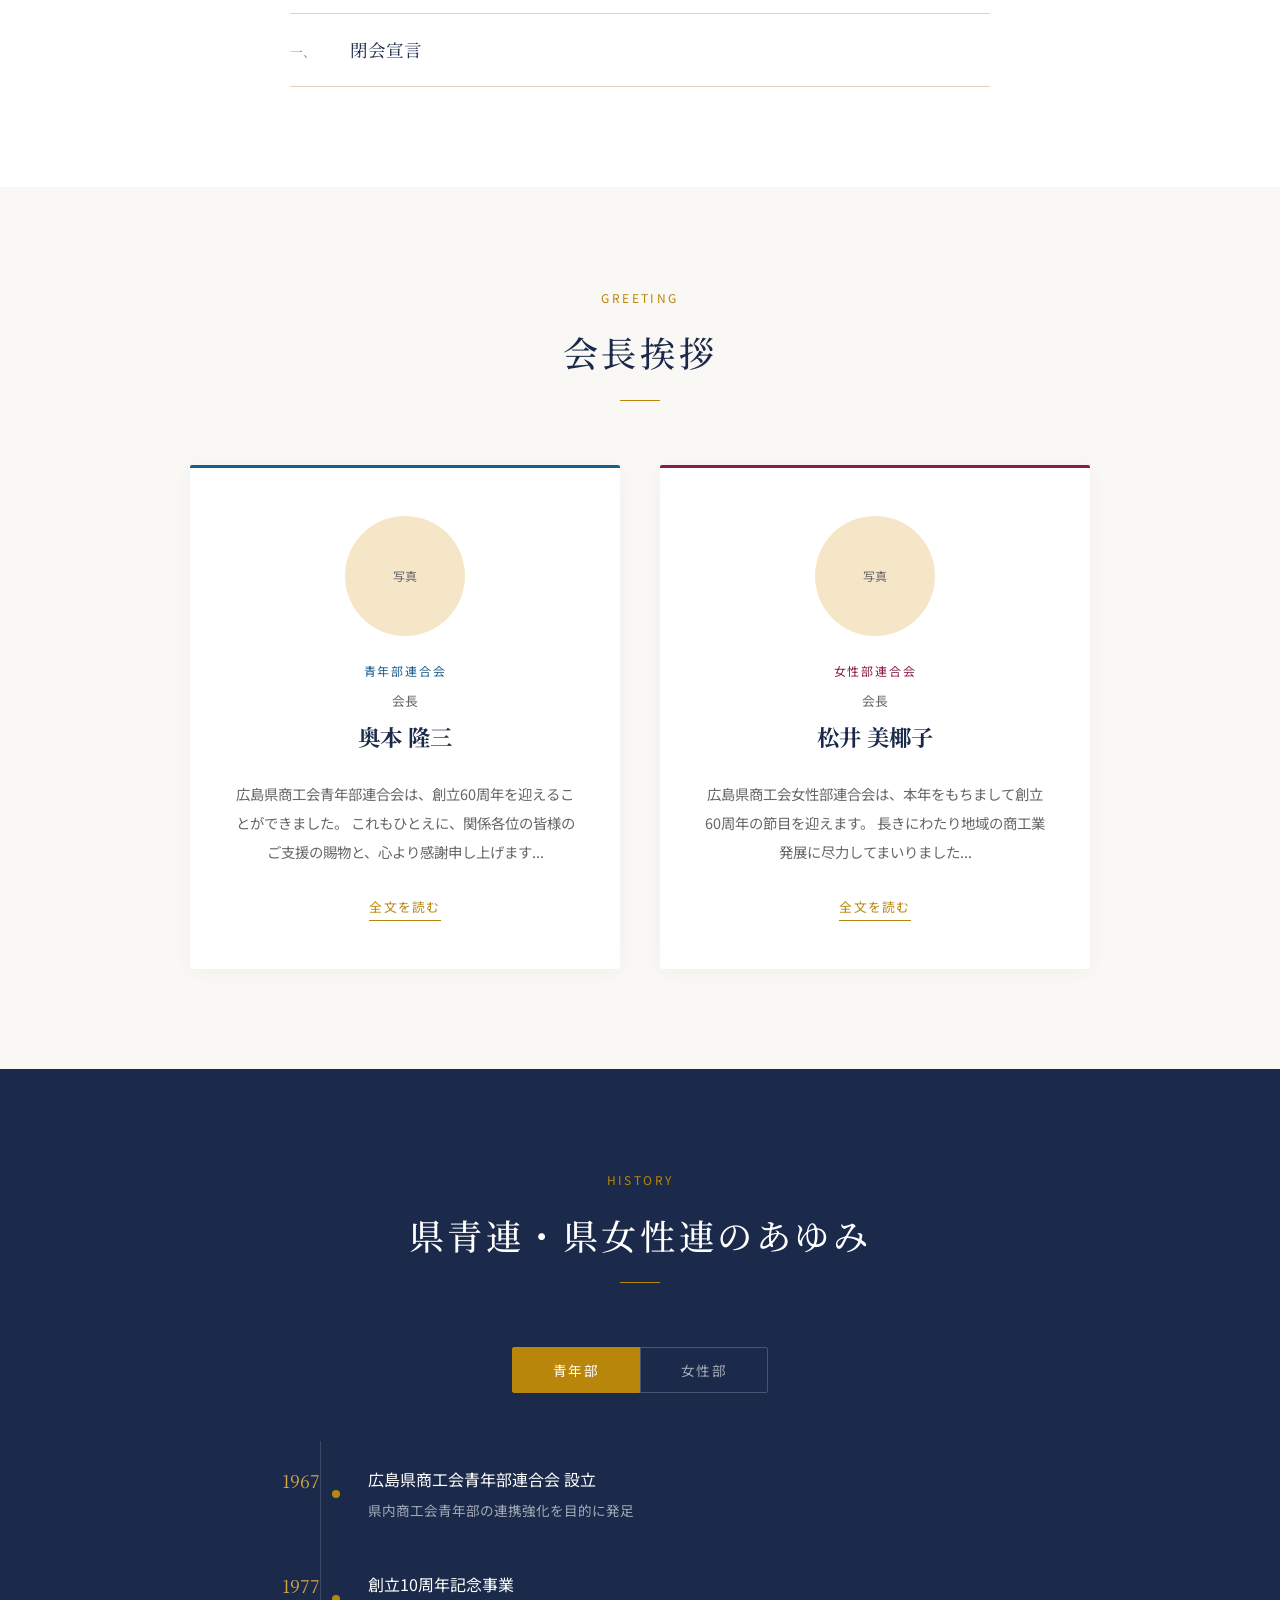
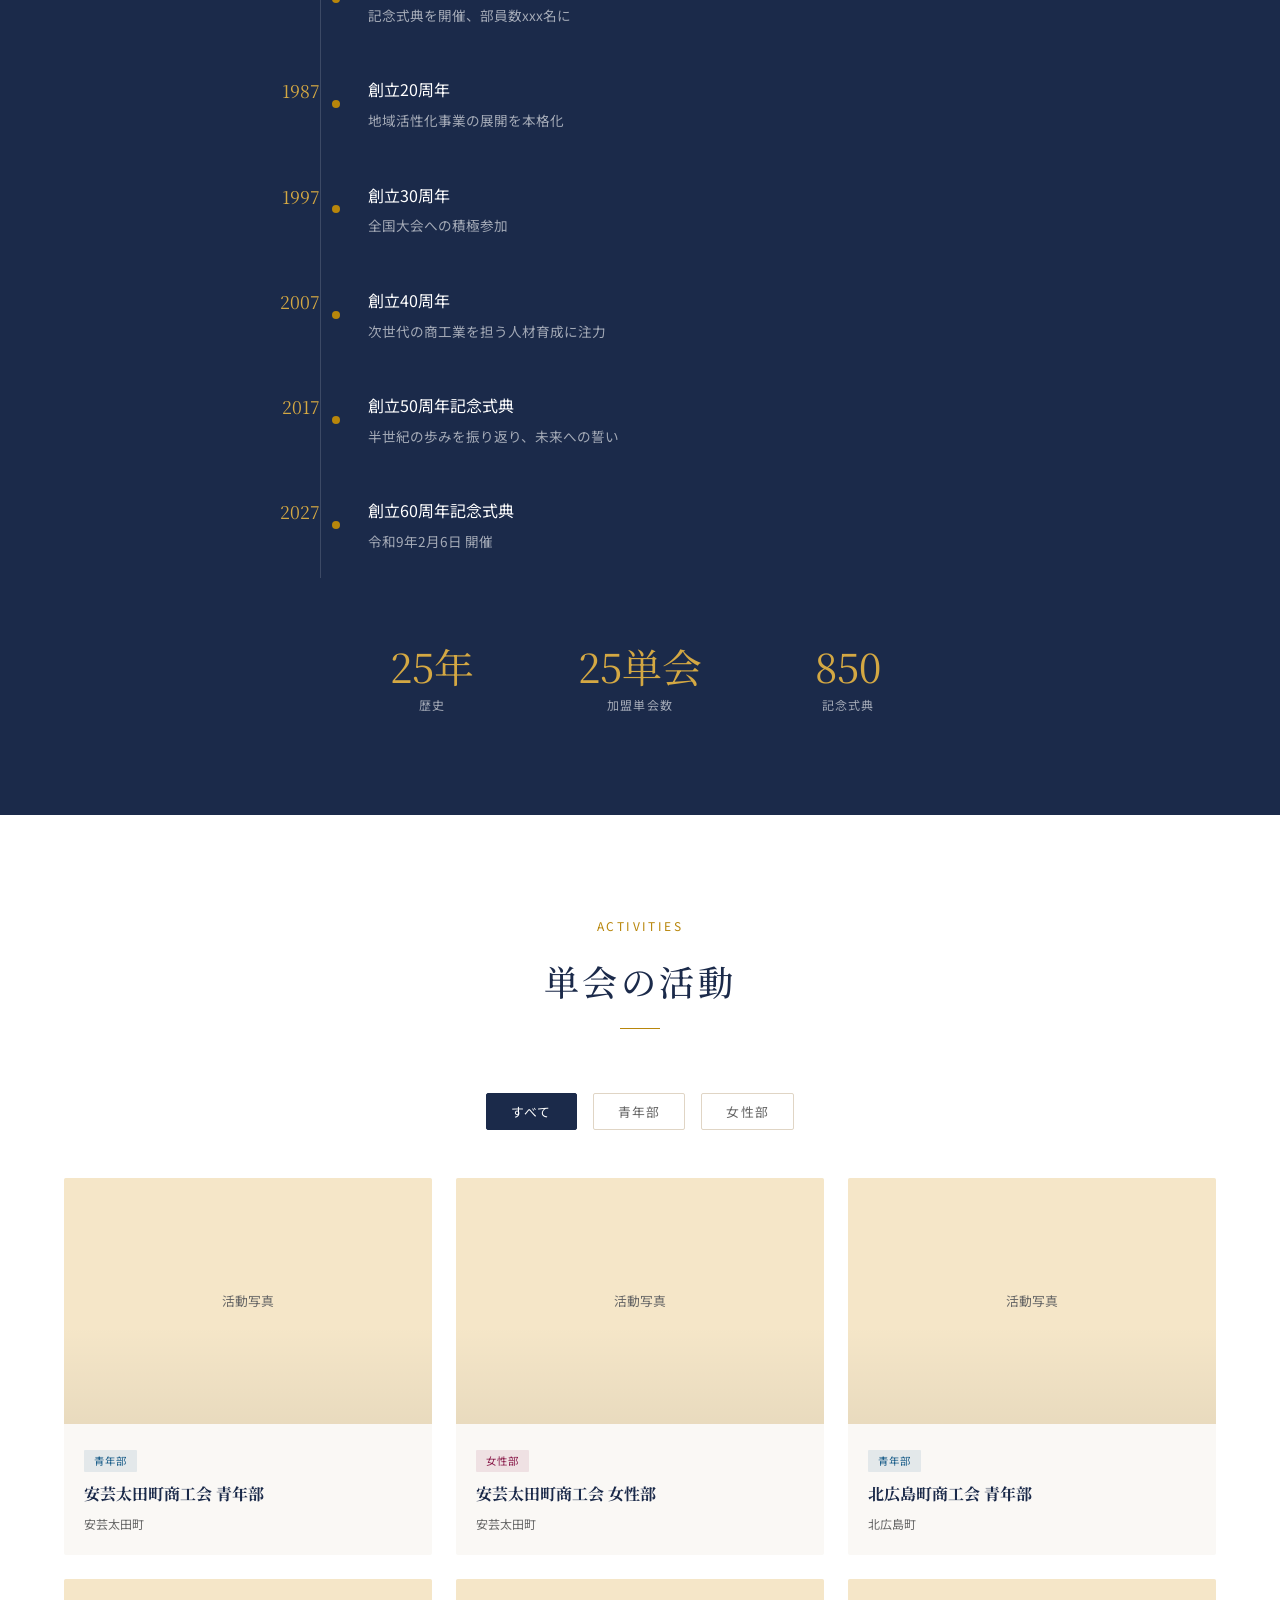
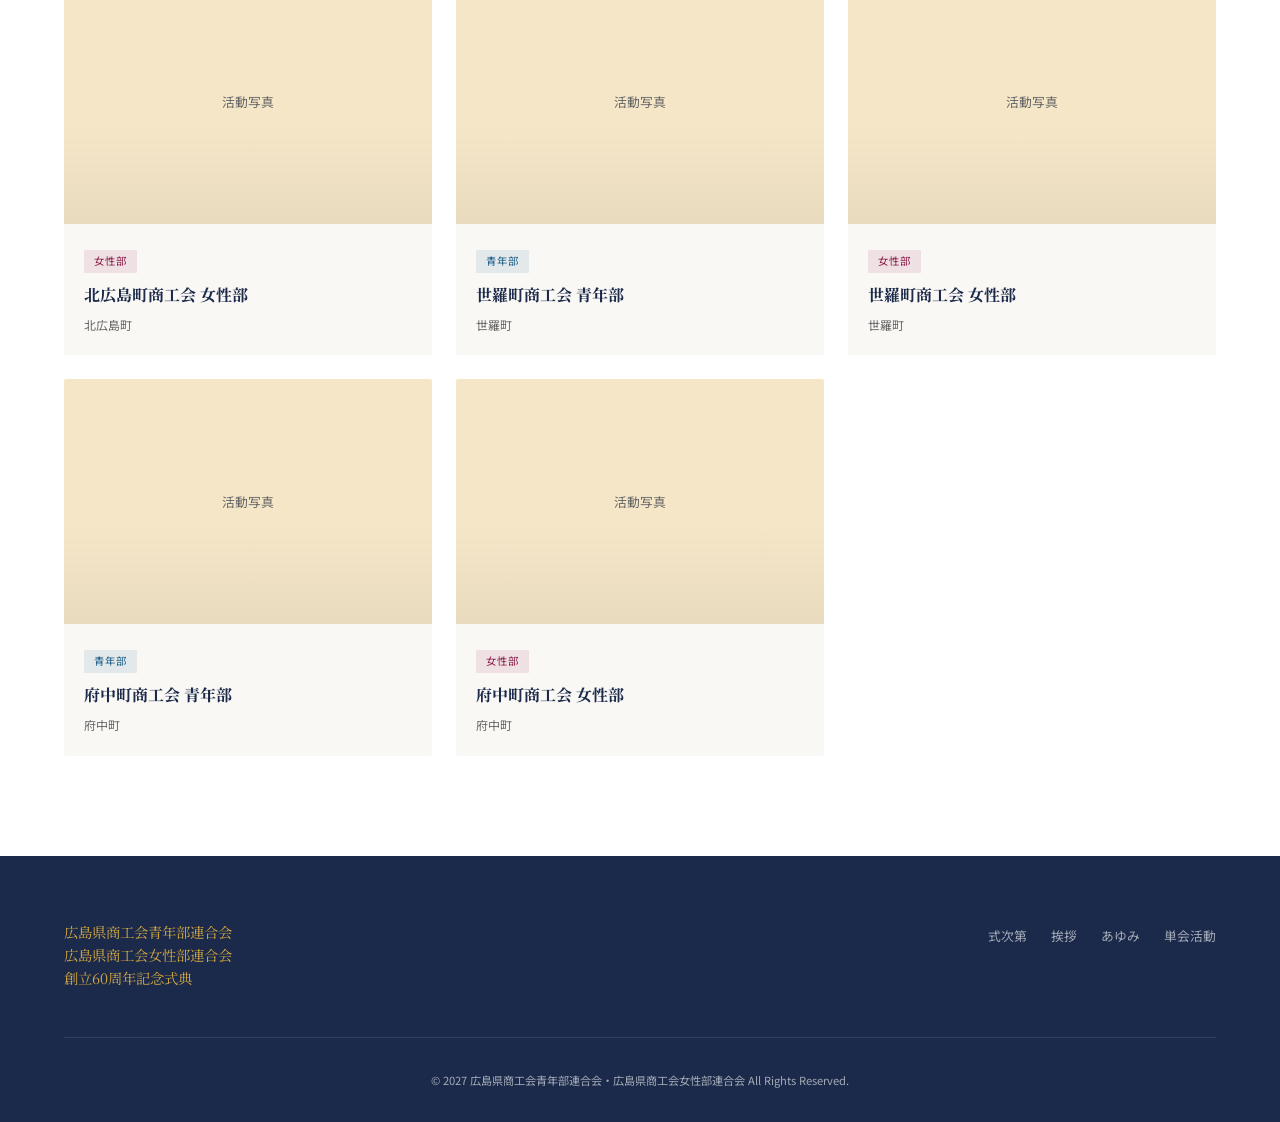
==== commit 978da363: "Fix mobile hero layout: corner decorations and text overflow スマホ表示での枠線はみ出しを修正。四隅コーナー飾り+水平ラインに変更。 sub" ====
--- a/index.html
+++ b/index.html
@@ -37,12 +37,19 @@
   <!-- ========== Hero ========== -->
   <section class="hero">
     <div class="hero-bg-pattern"></div>
-    <div class="hero-decoration"></div>
+    <div class="hero-decoration">
+      <div class="corner corner--tl"></div>
+      <div class="corner corner--tr"></div>
+      <div class="corner corner--bl"></div>
+      <div class="corner corner--br"></div>
+      <div class="line-h line-h--top"></div>
+      <div class="line-h line-h--bottom"></div>
+    </div>
     <div class="hero-content">
       <div class="hero-badge">ANNIVERSARY</div>
       <div class="hero-number">60<span>th</span></div>
       <h1 class="hero-title">創立60周年記念式典</h1>
-      <p class="hero-subtitle">広島県商工会青年部連合会 / 広島県商工会女性部連合会</p>
+      <p class="hero-subtitle">広島県商工会青年部連合会<br>広島県商工会女性部連合会</p>
       <div class="hero-orgs">
         <div class="hero-org">
           <span class="org-label">青年部連合会</span>
--- a/css/style.css
+++ b/css/style.css
@@ -178,28 +178,55 @@
   pointer-events: none;
 }
 
-.hero-decoration::before,
-.hero-decoration::after {
+.hero-decoration .corner {
+  position: absolute;
+  width: 60px;
+  height: 60px;
+}
+
+.hero-decoration .corner::before,
+.hero-decoration .corner::after {
   content: "";
   position: absolute;
-  border: 1px solid rgba(184, 134, 11, 0.15);
-}
-
-.hero-decoration::before {
-  top: 15%;
-  left: 10%;
-  right: 10%;
-  bottom: 15%;
-  border-radius: 2px;
-}
-
-.hero-decoration::after {
-  top: 18%;
-  left: 12%;
-  right: 12%;
-  bottom: 18%;
-  border-radius: 2px;
-}
+  background: rgba(184, 134, 11, 0.25);
+}
+
+.hero-decoration .corner::before {
+  width: 1px;
+  height: 100%;
+}
+
+.hero-decoration .corner::after {
+  width: 100%;
+  height: 1px;
+}
+
+.hero-decoration .corner--tl { top: 10%; left: 6%; }
+.hero-decoration .corner--tl::before { top: 0; left: 0; }
+.hero-decoration .corner--tl::after { top: 0; left: 0; }
+
+.hero-decoration .corner--tr { top: 10%; right: 6%; }
+.hero-decoration .corner--tr::before { top: 0; right: 0; }
+.hero-decoration .corner--tr::after { top: 0; right: 0; }
+
+.hero-decoration .corner--bl { bottom: 10%; left: 6%; }
+.hero-decoration .corner--bl::before { bottom: 0; left: 0; }
+.hero-decoration .corner--bl::after { bottom: 0; left: 0; }
+
+.hero-decoration .corner--br { bottom: 10%; right: 6%; }
+.hero-decoration .corner--br::before { bottom: 0; right: 0; }
+.hero-decoration .corner--br::after { bottom: 0; right: 0; }
+
+.hero-decoration .line-h {
+  position: absolute;
+  left: 15%;
+  right: 15%;
+  height: 1px;
+  background: linear-gradient(90deg, transparent, rgba(184, 134, 11, 0.12), transparent);
+}
+
+.hero-decoration .line-h--top { top: 12%; }
+.hero-decoration .line-h--bottom { bottom: 12%; }
 
 .hero-content {
   position: relative;
@@ -250,14 +277,17 @@
   font-size: 0.9rem;
   color: rgba(255, 255, 255, 0.7);
   letter-spacing: 0.1em;
-  margin-bottom: 48px;
+  margin-bottom: 32px;
+  max-width: 500px;
+  margin-left: auto;
+  margin-right: auto;
 }
 
 .hero-orgs {
   display: flex;
   justify-content: center;
   gap: 48px;
-  margin-bottom: 48px;
+  margin-bottom: 32px;
 }
 
 .hero-org {
@@ -974,6 +1004,33 @@
     gap: 16px;
   }
 
+  .hero-decoration .corner {
+    width: 40px;
+    height: 40px;
+  }
+
+  .hero-decoration .corner--tl,
+  .hero-decoration .corner--tr { top: 6%; }
+  .hero-decoration .corner--bl,
+  .hero-decoration .corner--br { bottom: 6%; }
+  .hero-decoration .corner--tl,
+  .hero-decoration .corner--bl { left: 5%; }
+  .hero-decoration .corner--tr,
+  .hero-decoration .corner--br { right: 5%; }
+
+  .hero-decoration .line-h { left: 10%; right: 10%; }
+  .hero-decoration .line-h--top { top: 8%; }
+  .hero-decoration .line-h--bottom { bottom: 8%; }
+
+  .hero-subtitle {
+    font-size: 0.8rem;
+    letter-spacing: 0.05em;
+  }
+
+  .hero-content {
+    padding: 0 20px 60px;
+  }
+
   .greeting-cards {
     grid-template-columns: 1fr;
   }
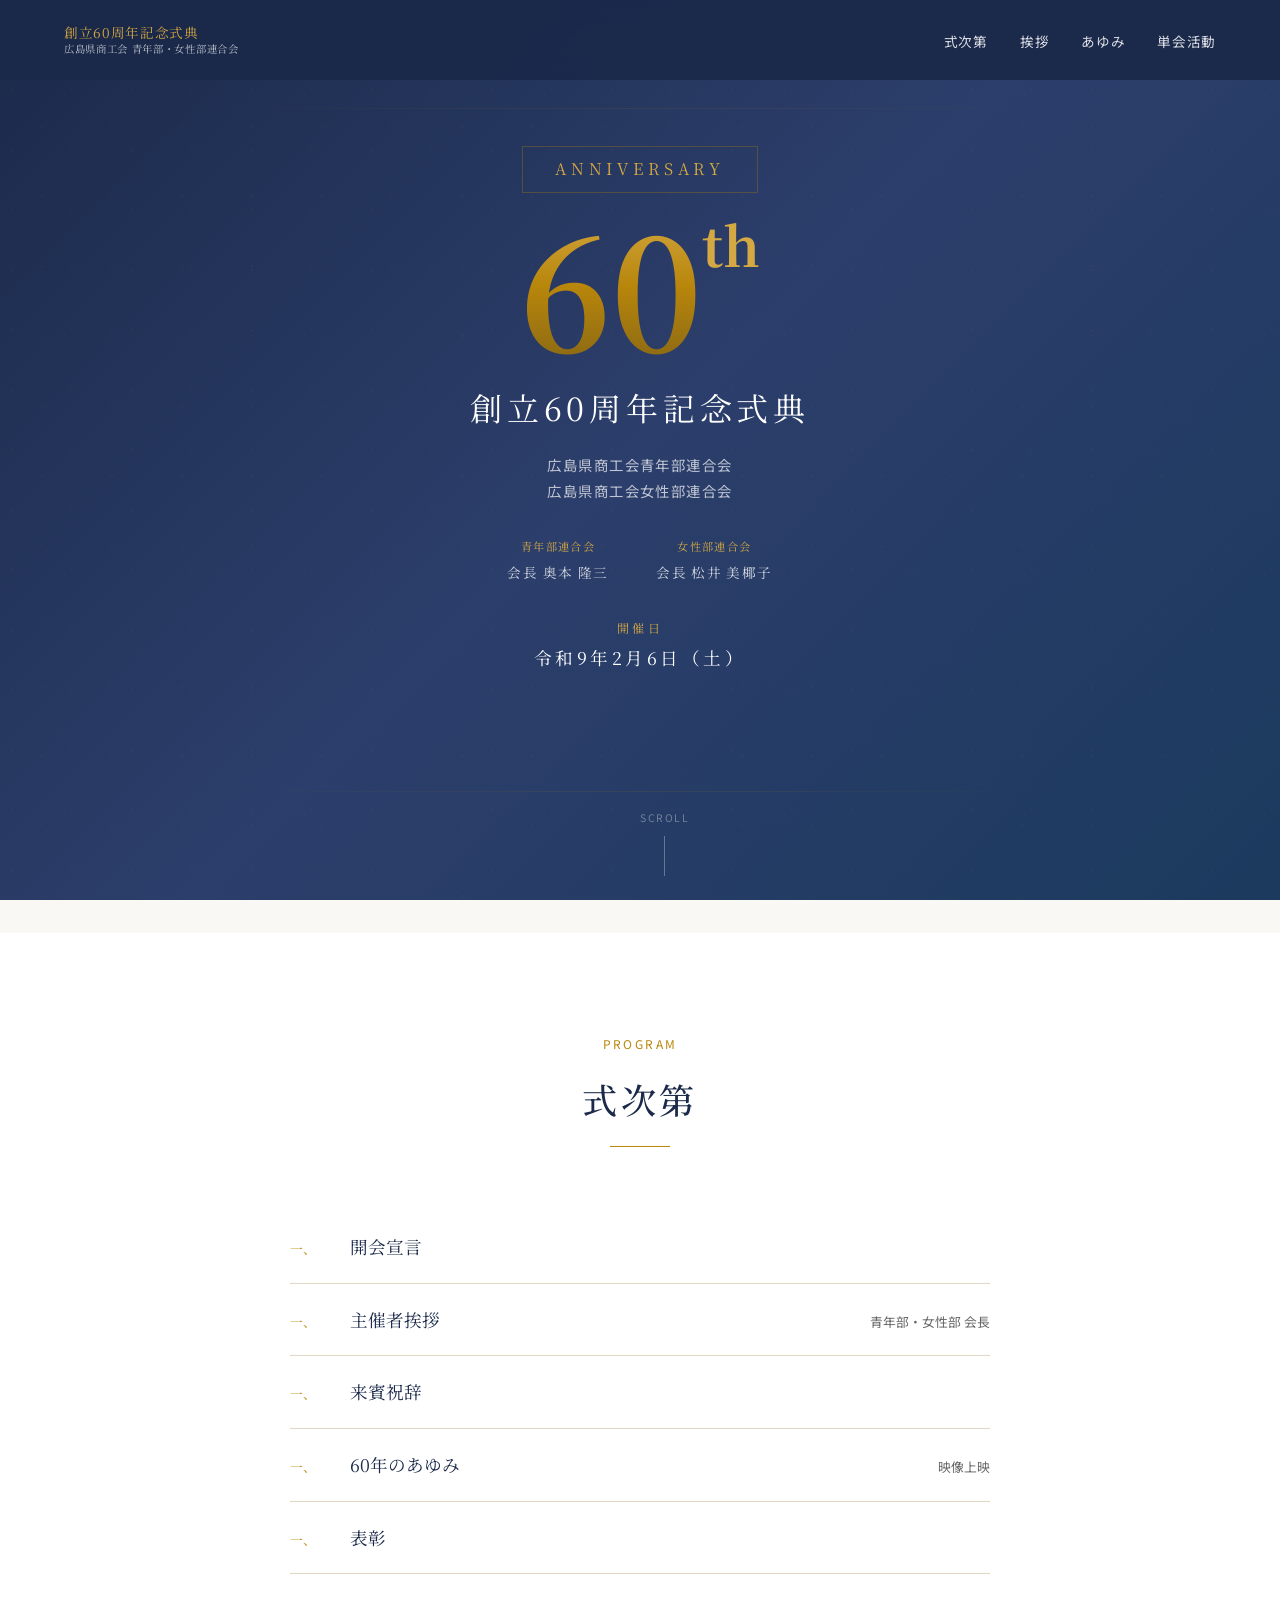
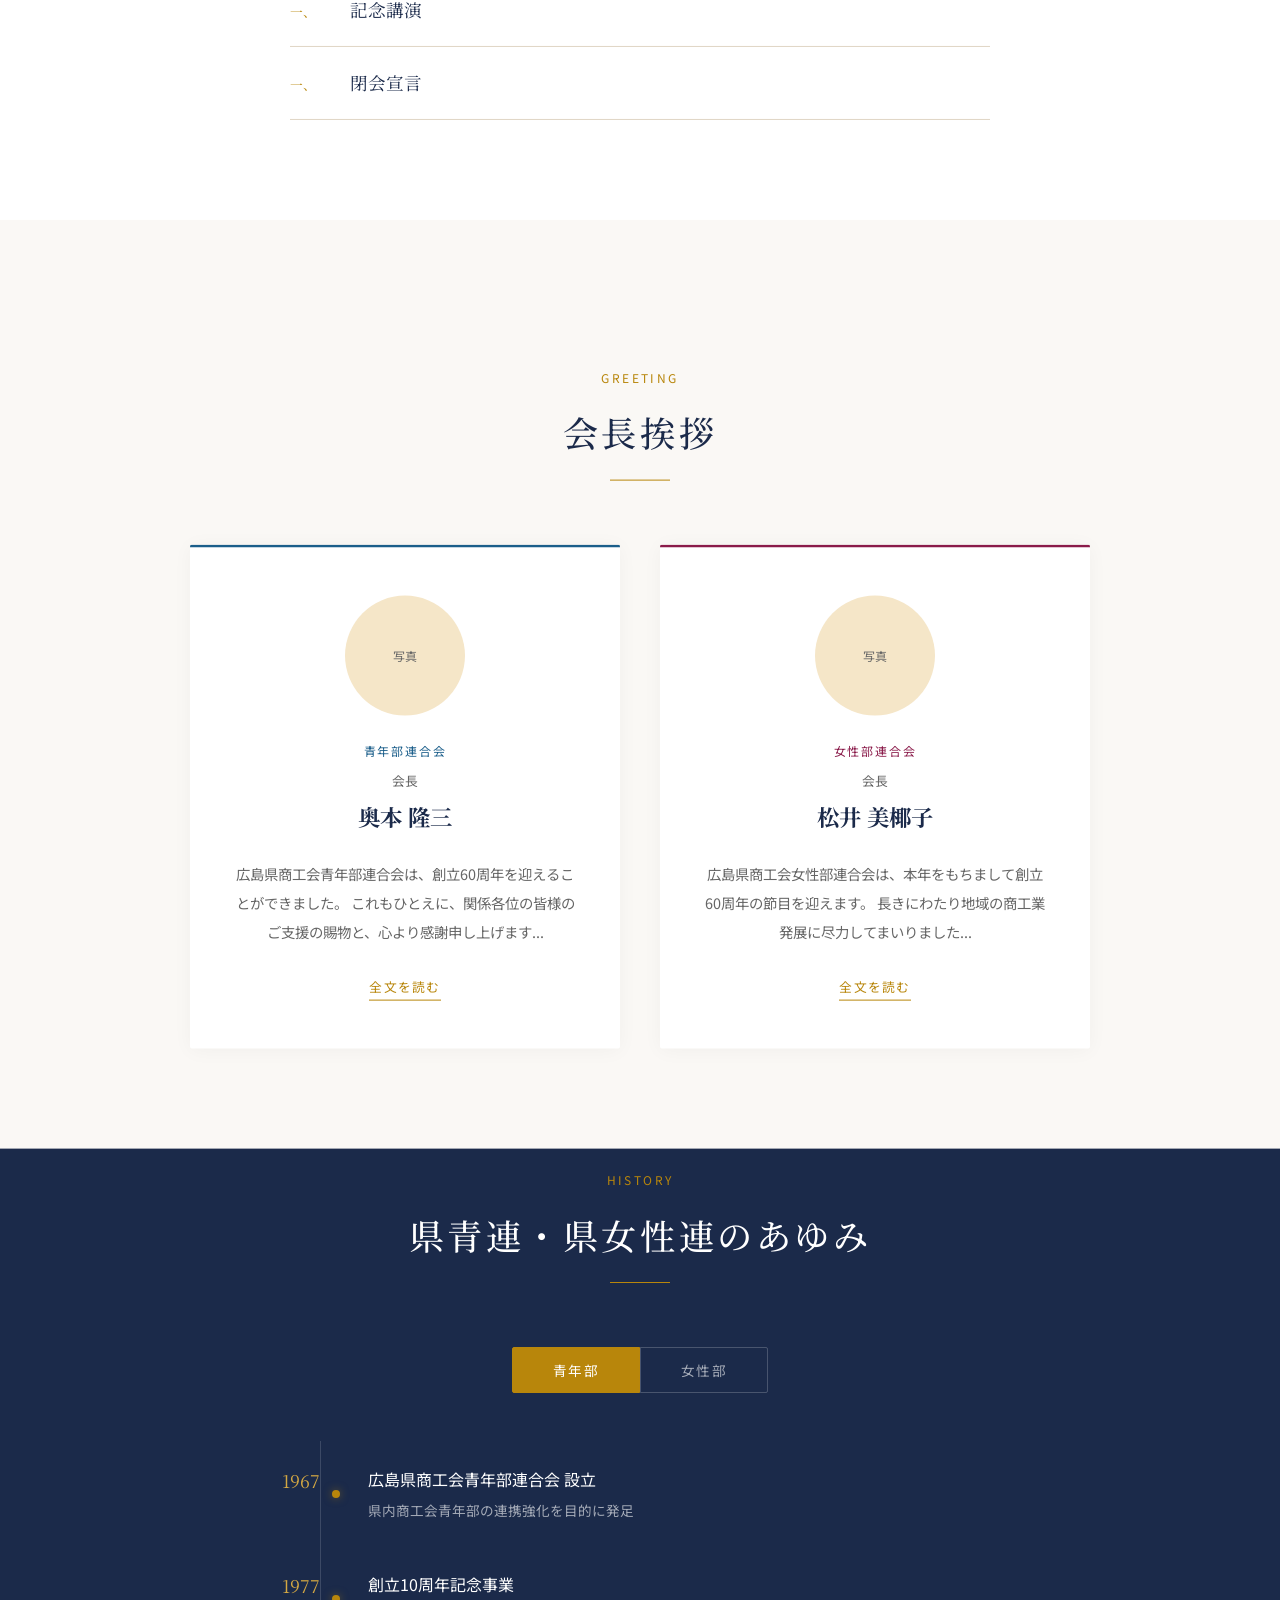
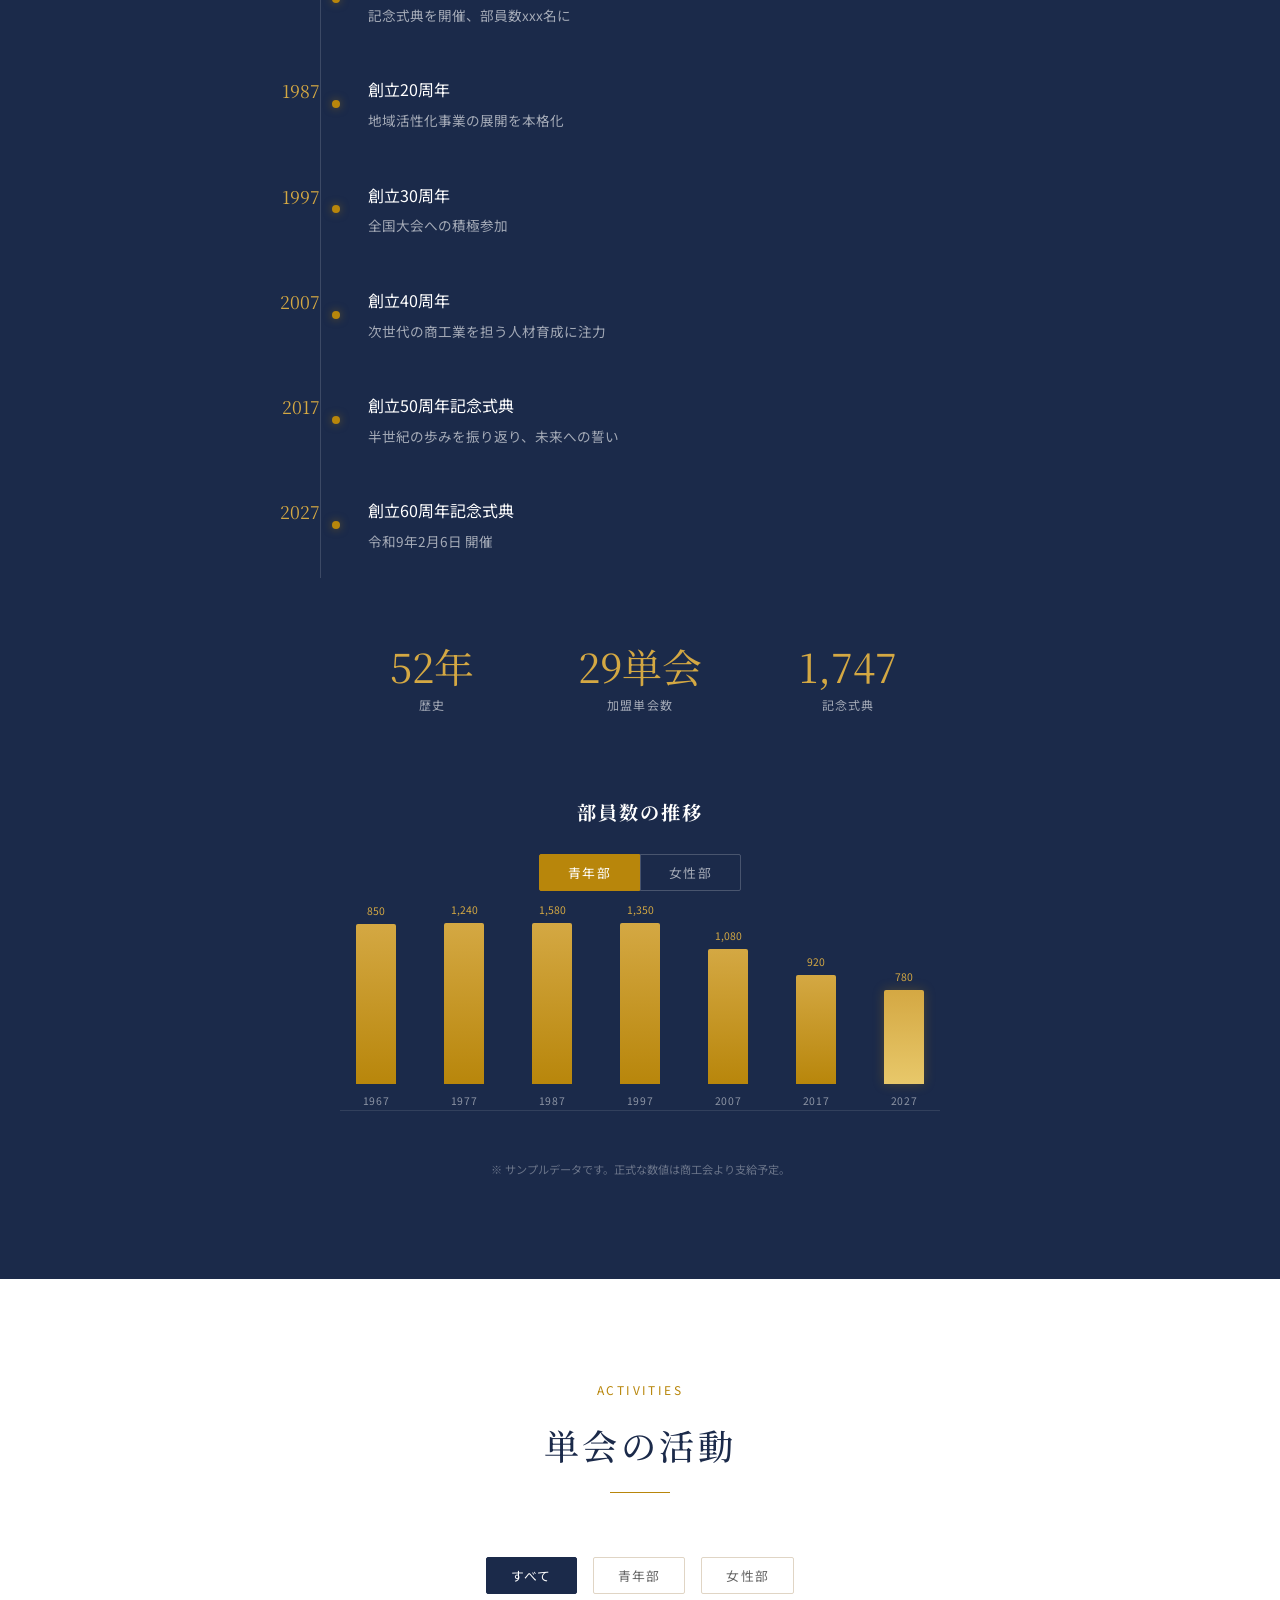
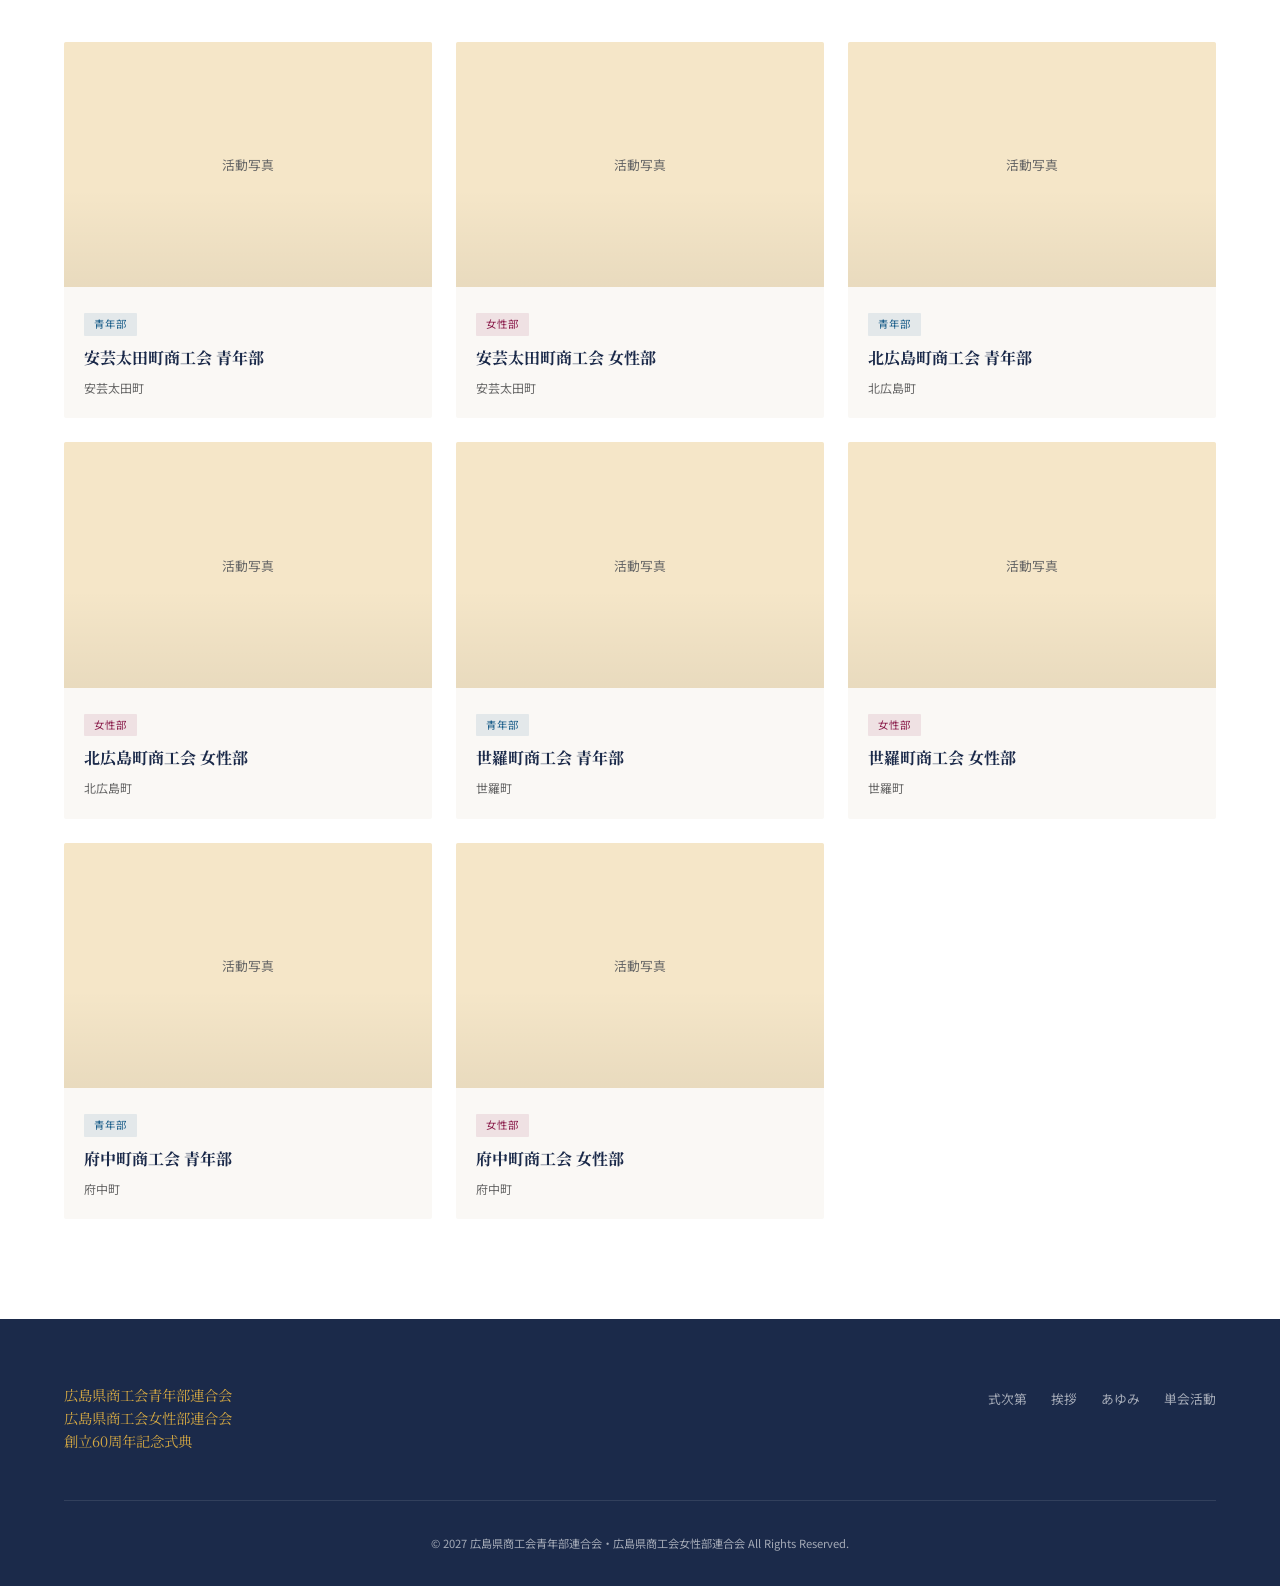
==== commit 1c2ef23c: "Add loading screen, OGP, members chart, animation enhancements ローディング画面（金リング+60カウントアップ）、OGP設定、 部員数推移" ====
--- a/index.html
+++ b/index.html
@@ -5,12 +5,44 @@
   <meta name="viewport" content="width=device-width, initial-scale=1.0">
   <title>創立60周年記念式典 | 広島県商工会青年部連合会・広島県商工会女性部連合会</title>
   <meta name="description" content="広島県商工会青年部連合会・広島県商工会女性部連合会 創立60周年記念式典 特設サイト">
+  <!-- OGP -->
+  <meta property="og:title" content="創立60周年記念式典 | 広島県商工会 青年部・女性部連合会">
+  <meta property="og:description" content="広島県商工会青年部連合会・広島県商工会女性部連合会は、創立60周年を迎えます。令和9年2月6日（土）記念式典を開催。">
+  <meta property="og:type" content="website">
+  <meta property="og:image" content="images/ogp.png">
+  <meta property="og:locale" content="ja_JP">
+  <meta name="twitter:card" content="summary_large_image">
+  <meta name="twitter:title" content="創立60周年記念式典 | 広島県商工会 青年部・女性部連合会">
+  <meta name="twitter:description" content="令和9年2月6日（土）創立60周年記念式典を開催します。">
+  <meta name="twitter:image" content="images/ogp.png">
   <link rel="preconnect" href="https://fonts.googleapis.com">
   <link rel="preconnect" href="https://fonts.gstatic.com" crossorigin>
   <link href="https://fonts.googleapis.com/css2?family=Noto+Sans+JP:wght@300;400;500;700&family=Noto+Serif+JP:wght@400;500;700&display=swap" rel="stylesheet">
   <link rel="stylesheet" href="css/style.css">
 </head>
 <body>
+
+  <!-- ========== Loading Screen ========== -->
+  <div class="loading-screen" id="loading">
+    <div class="loading-content">
+      <svg class="loading-ring" viewBox="0 0 200 200">
+        <defs>
+          <linearGradient id="gold-gradient" x1="0%" y1="0%" x2="100%" y2="100%">
+            <stop offset="0%" stop-color="#E8D5A3" />
+            <stop offset="50%" stop-color="#B8860B" />
+            <stop offset="100%" stop-color="#D4A843" />
+          </linearGradient>
+        </defs>
+        <circle class="loading-ring-track" cx="100" cy="100" r="90" />
+        <circle class="loading-ring-fill" cx="100" cy="100" r="90" />
+      </svg>
+      <div class="loading-center">
+        <div class="loading-number"><span class="loading-num">0</span></div>
+        <div class="loading-th">th</div>
+        <div class="loading-text">ANNIVERSARY</div>
+      </div>
+    </div>
+  </div>
 
   <!-- ========== Header ========== -->
   <header class="site-header">
@@ -34,20 +66,19 @@
   </header>
 
 
+  <!-- ========== Scroll Progress ========== -->
+  <div class="scroll-progress"></div>
+
   <!-- ========== Hero ========== -->
   <section class="hero">
     <div class="hero-bg-pattern"></div>
     <div class="hero-decoration">
-      <div class="corner corner--tl"></div>
-      <div class="corner corner--tr"></div>
-      <div class="corner corner--bl"></div>
-      <div class="corner corner--br"></div>
       <div class="line-h line-h--top"></div>
       <div class="line-h line-h--bottom"></div>
     </div>
     <div class="hero-content">
-      <div class="hero-badge">ANNIVERSARY</div>
-      <div class="hero-number">60<span>th</span></div>
+      <div class="hero-badge"><span class="badge-letter">A</span><span class="badge-letter">N</span><span class="badge-letter">N</span><span class="badge-letter">I</span><span class="badge-letter">V</span><span class="badge-letter">E</span><span class="badge-letter">R</span><span class="badge-letter">S</span><span class="badge-letter">A</span><span class="badge-letter">R</span><span class="badge-letter">Y</span></div>
+      <div class="hero-number"><span class="num">0</span><span class="th">th</span></div>
       <h1 class="hero-title">創立60周年記念式典</h1>
       <p class="hero-subtitle">広島県商工会青年部連合会<br>広島県商工会女性部連合会</p>
       <div class="hero-orgs">
@@ -281,6 +312,81 @@
           <p class="stat-label">記念式典</p>
         </div>
       </div>
+
+      <!-- 部員数推移グラフ -->
+      <div class="members-chart fade-in">
+        <h3 class="chart-title">部員数の推移</h3>
+        <div class="chart-tabs">
+          <button class="chart-tab is-active" data-chart="youth">青年部</button>
+          <button class="chart-tab" data-chart="women">女性部</button>
+        </div>
+        <div class="chart-container" id="chart-youth">
+          <div class="chart-bars">
+            <div class="chart-bar-group">
+              <div class="chart-bar" data-value="85" style="--bar-height:85%"><span class="chart-value">850</span></div>
+              <span class="chart-label">1967</span>
+            </div>
+            <div class="chart-bar-group">
+              <div class="chart-bar" data-value="92" style="--bar-height:92%"><span class="chart-value">1,240</span></div>
+              <span class="chart-label">1977</span>
+            </div>
+            <div class="chart-bar-group">
+              <div class="chart-bar" data-value="100" style="--bar-height:100%"><span class="chart-value">1,580</span></div>
+              <span class="chart-label">1987</span>
+            </div>
+            <div class="chart-bar-group">
+              <div class="chart-bar" data-value="88" style="--bar-height:88%"><span class="chart-value">1,350</span></div>
+              <span class="chart-label">1997</span>
+            </div>
+            <div class="chart-bar-group">
+              <div class="chart-bar" data-value="72" style="--bar-height:72%"><span class="chart-value">1,080</span></div>
+              <span class="chart-label">2007</span>
+            </div>
+            <div class="chart-bar-group">
+              <div class="chart-bar" data-value="58" style="--bar-height:58%"><span class="chart-value">920</span></div>
+              <span class="chart-label">2017</span>
+            </div>
+            <div class="chart-bar-group">
+              <div class="chart-bar chart-bar--current" data-value="50" style="--bar-height:50%"><span class="chart-value">780</span></div>
+              <span class="chart-label">2027</span>
+            </div>
+          </div>
+          <p class="chart-note">※ サンプルデータです。正式な数値は商工会より支給予定。</p>
+        </div>
+        <div class="chart-container" id="chart-women" hidden>
+          <div class="chart-bars">
+            <div class="chart-bar-group">
+              <div class="chart-bar" data-value="70" style="--bar-height:70%"><span class="chart-value">620</span></div>
+              <span class="chart-label">1967</span>
+            </div>
+            <div class="chart-bar-group">
+              <div class="chart-bar" data-value="82" style="--bar-height:82%"><span class="chart-value">980</span></div>
+              <span class="chart-label">1977</span>
+            </div>
+            <div class="chart-bar-group">
+              <div class="chart-bar" data-value="95" style="--bar-height:95%"><span class="chart-value">1,320</span></div>
+              <span class="chart-label">1987</span>
+            </div>
+            <div class="chart-bar-group">
+              <div class="chart-bar" data-value="100" style="--bar-height:100%"><span class="chart-value">1,450</span></div>
+              <span class="chart-label">1997</span>
+            </div>
+            <div class="chart-bar-group">
+              <div class="chart-bar" data-value="85" style="--bar-height:85%"><span class="chart-value">1,180</span></div>
+              <span class="chart-label">2007</span>
+            </div>
+            <div class="chart-bar-group">
+              <div class="chart-bar" data-value="68" style="--bar-height:68%"><span class="chart-value">950</span></div>
+              <span class="chart-label">2017</span>
+            </div>
+            <div class="chart-bar-group">
+              <div class="chart-bar chart-bar--current" data-value="55" style="--bar-height:55%"><span class="chart-value">820</span></div>
+              <span class="chart-label">2027</span>
+            </div>
+          </div>
+          <p class="chart-note">※ サンプルデータです。正式な数値は商工会より支給予定。</p>
+        </div>
+      </div>
     </div>
   </section>
 
--- a/css/style.css
+++ b/css/style.css
@@ -232,6 +232,9 @@
   position: relative;
   z-index: 1;
   padding: 0 24px 80px;
+  display: flex;
+  flex-direction: column;
+  align-items: center;
 }
 
 .hero-badge {
@@ -249,19 +252,24 @@
   font-family: var(--font-heading);
   font-size: clamp(4rem, 12vw, 10rem);
   font-weight: 700;
-  color: var(--color-gold);
   line-height: 1;
-  margin-bottom: 8px;
+  margin-bottom: 16px;
+  display: inline-flex;
+  align-items: flex-start;
+  justify-content: center;
+}
+
+.hero-number .num {
   background: linear-gradient(180deg, var(--color-gold-light) 0%, var(--color-gold) 50%, #8B6914 100%);
   -webkit-background-clip: text;
   -webkit-text-fill-color: transparent;
   background-clip: text;
 }
 
-.hero-number span {
+.hero-number .th {
   font-size: 0.35em;
-  vertical-align: super;
-  -webkit-text-fill-color: var(--color-gold-light);
+  color: var(--color-gold-light);
+  margin-top: 0.15em;
 }
 
 .hero-title {
@@ -379,7 +387,7 @@
 }
 
 .section-divider {
-  width: 40px;
+  width: 0;
   height: 1px;
   background: var(--color-gold);
   margin: 0 auto;
@@ -921,7 +929,447 @@
 
 
 /* ============================================
-   Animations
+   Scroll Progress Bar
+   ============================================ */
+
+.scroll-progress {
+  position: fixed;
+  top: var(--header-height);
+  left: 0;
+  width: 0%;
+  height: 2px;
+  background: linear-gradient(90deg, var(--color-gold), var(--color-gold-light));
+  z-index: 1001;
+  transition: width 0.05s linear;
+}
+
+
+/* ============================================
+   Loading Screen
+   ============================================ */
+
+.loading-screen {
+  position: fixed;
+  inset: 0;
+  background: linear-gradient(160deg, #0F1A2E 0%, var(--color-navy) 40%, #1B3A5E 100%);
+  z-index: 9999;
+  display: flex;
+  align-items: center;
+  justify-content: center;
+  transition: opacity 0.8s ease, visibility 0.8s ease;
+}
+
+.loading-screen.is-hidden {
+  opacity: 0;
+  visibility: hidden;
+  pointer-events: none;
+}
+
+.loading-content {
+  position: relative;
+  width: 200px;
+  height: 200px;
+}
+
+.loading-ring {
+  position: absolute;
+  inset: 0;
+  width: 100%;
+  height: 100%;
+  transform: rotate(-90deg);
+}
+
+.loading-ring-track {
+  fill: none;
+  stroke: rgba(184, 134, 11, 0.08);
+  stroke-width: 1;
+}
+
+.loading-ring-fill {
+  fill: none;
+  stroke: url(#gold-gradient);
+  stroke-width: 1.5;
+  stroke-linecap: round;
+  stroke-dasharray: 565.5;
+  stroke-dashoffset: 565.5;
+  animation: ringDraw 2s cubic-bezier(0.4, 0, 0.2, 1) forwards;
+  filter: drop-shadow(0 0 6px rgba(184, 134, 11, 0.4));
+}
+
+@keyframes ringDraw {
+  to { stroke-dashoffset: 0; }
+}
+
+.loading-center {
+  position: absolute;
+  inset: 0;
+  display: flex;
+  flex-direction: column;
+  align-items: center;
+  justify-content: center;
+}
+
+.loading-number {
+  font-family: var(--font-heading);
+  font-size: 4.5rem;
+  font-weight: 700;
+  line-height: 1;
+  background: linear-gradient(180deg, #E8D5A3 0%, var(--color-gold) 40%, #8B6914 100%);
+  -webkit-background-clip: text;
+  -webkit-text-fill-color: transparent;
+  background-clip: text;
+}
+
+.loading-th {
+  font-family: var(--font-heading);
+  font-size: 1rem;
+  color: var(--color-gold-light);
+  letter-spacing: 0.2em;
+  margin-top: -4px;
+  opacity: 0;
+  animation: loadFadeIn 0.5s ease forwards;
+  animation-delay: 0.8s;
+}
+
+.loading-text {
+  font-family: var(--font-heading);
+  font-size: 0.6rem;
+  color: rgba(212, 168, 67, 0.6);
+  letter-spacing: 0.4em;
+  margin-top: 12px;
+  opacity: 0;
+  animation: loadFadeIn 0.6s ease forwards;
+  animation-delay: 1.2s;
+}
+
+@keyframes loadFadeIn {
+  from { opacity: 0; transform: translateY(6px); }
+  to   { opacity: 1; transform: translateY(0); }
+}
+
+
+/* ============================================
+   Members Chart / 部員数推移
+   ============================================ */
+
+.members-chart {
+  margin-top: 80px;
+  text-align: center;
+}
+
+.chart-title {
+  font-family: var(--font-heading);
+  font-size: 1.2rem;
+  color: var(--color-white);
+  letter-spacing: 0.1em;
+  margin-bottom: 24px;
+}
+
+.chart-tabs {
+  display: flex;
+  justify-content: center;
+  gap: 0;
+  margin-bottom: 32px;
+}
+
+.chart-tab {
+  padding: 8px 28px;
+  font-size: 0.8rem;
+  letter-spacing: 0.1em;
+  border: 1px solid rgba(255, 255, 255, 0.2);
+  background: transparent;
+  color: rgba(255, 255, 255, 0.6);
+  cursor: pointer;
+  transition: all 0.3s;
+  font-family: var(--font-body);
+}
+
+.chart-tab:first-child { border-radius: 2px 0 0 2px; }
+.chart-tab:last-child { border-radius: 0 2px 2px 0; }
+
+.chart-tab.is-active {
+  background: var(--color-gold);
+  border-color: var(--color-gold);
+  color: var(--color-white);
+}
+
+.chart-container {
+  max-width: 600px;
+  margin: 0 auto;
+}
+
+.chart-bars {
+  display: flex;
+  align-items: flex-end;
+  justify-content: center;
+  gap: 16px;
+  height: 220px;
+  padding-bottom: 32px;
+  position: relative;
+}
+
+.chart-bars::before {
+  content: "";
+  position: absolute;
+  bottom: 32px;
+  left: 0;
+  right: 0;
+  height: 1px;
+  background: rgba(255, 255, 255, 0.1);
+}
+
+.chart-bar-group {
+  display: flex;
+  flex-direction: column;
+  align-items: center;
+  flex: 1;
+  height: 100%;
+  justify-content: flex-end;
+}
+
+.chart-bar {
+  width: 100%;
+  max-width: 40px;
+  height: 0;
+  background: linear-gradient(180deg, var(--color-gold-light), var(--color-gold));
+  border-radius: 2px 2px 0 0;
+  position: relative;
+  transition: height 1s ease;
+}
+
+.chart-bar.is-grown {
+  height: var(--bar-height);
+}
+
+.chart-bar--current {
+  background: linear-gradient(180deg, #D4A843, #E8C86A);
+  box-shadow: 0 0 12px rgba(184, 134, 11, 0.3);
+}
+
+.chart-value {
+  position: absolute;
+  top: -22px;
+  left: 50%;
+  transform: translateX(-50%);
+  font-size: 0.65rem;
+  color: var(--color-gold-light);
+  white-space: nowrap;
+  opacity: 0;
+  transition: opacity 0.3s ease 1s;
+}
+
+.chart-bar.is-grown .chart-value {
+  opacity: 1;
+}
+
+.chart-label {
+  font-size: 0.65rem;
+  color: rgba(255, 255, 255, 0.5);
+  margin-top: 8px;
+  letter-spacing: 0.05em;
+}
+
+.chart-note {
+  font-size: 0.7rem;
+  color: rgba(255, 255, 255, 0.35);
+  margin-top: 16px;
+}
+
+
+/* ============================================
+   Hero Entry Animations
+   ============================================ */
+
+.hero-badge {
+  opacity: 0;
+  animation: heroBadgeIn 0.8s ease forwards;
+  animation-delay: 0.3s;
+  margin-bottom: 16px;
+}
+
+@keyframes heroBadgeIn {
+  from { opacity: 0; transform: translateY(10px); }
+  to   { opacity: 1; transform: translateY(0); }
+}
+
+.hero-badge .badge-letter {
+  display: inline-block;
+  opacity: 0;
+  animation: letterIn 0.4s ease forwards;
+}
+
+@keyframes letterIn {
+  from { opacity: 0; transform: translateY(8px); }
+  to   { opacity: 1; transform: translateY(0); }
+}
+
+.hero-number {
+  opacity: 0;
+  animation: heroNumberIn 1s ease forwards;
+  animation-delay: 0.6s;
+}
+
+@keyframes heroNumberIn {
+  from { opacity: 0; transform: scale(0.8); }
+  to   { opacity: 1; transform: scale(1); }
+}
+
+.hero-title {
+  opacity: 0;
+  animation: heroFadeUp 0.8s ease forwards;
+  animation-delay: 1.8s;
+}
+
+.hero-subtitle {
+  opacity: 0;
+  animation: heroFadeUp 0.8s ease forwards;
+  animation-delay: 2.1s;
+}
+
+.hero-orgs {
+  opacity: 0;
+  animation: heroFadeUp 0.8s ease forwards;
+  animation-delay: 2.4s;
+}
+
+.hero-date {
+  opacity: 0;
+  animation: heroFadeUp 0.8s ease forwards;
+  animation-delay: 2.7s;
+}
+
+.hero-scroll {
+  opacity: 0;
+  animation: heroFadeUp 0.8s ease forwards;
+  animation-delay: 3.2s;
+}
+
+@keyframes heroFadeUp {
+  from { opacity: 0; transform: translateY(15px); }
+  to   { opacity: 1; transform: translateY(0); }
+}
+
+.hero-decoration .corner {
+  opacity: 0;
+}
+
+.hero-decoration .corner.is-animated {
+  animation: cornerIn 0.8s ease forwards;
+}
+
+.hero-decoration .corner--tl.is-animated { animation-delay: 0.1s; }
+.hero-decoration .corner--tr.is-animated { animation-delay: 0.2s; }
+.hero-decoration .corner--br.is-animated { animation-delay: 0.3s; }
+.hero-decoration .corner--bl.is-animated { animation-delay: 0.4s; }
+
+@keyframes cornerIn {
+  from { opacity: 0; }
+  to   { opacity: 1; }
+}
+
+.hero-decoration .corner::before {
+  transform: scaleY(0);
+}
+.hero-decoration .corner.is-animated::before {
+  animation: cornerLineV 0.6s ease forwards;
+  animation-delay: inherit;
+}
+
+.hero-decoration .corner::after {
+  transform: scaleX(0);
+}
+.hero-decoration .corner.is-animated::after {
+  animation: cornerLineH 0.6s ease forwards;
+  animation-delay: inherit;
+}
+
+.hero-decoration .corner--tl::before,
+.hero-decoration .corner--tr::before { transform-origin: top; }
+.hero-decoration .corner--bl::before,
+.hero-decoration .corner--br::before { transform-origin: bottom; }
+
+.hero-decoration .corner--tl::after,
+.hero-decoration .corner--bl::after { transform-origin: left; }
+.hero-decoration .corner--tr::after,
+.hero-decoration .corner--br::after { transform-origin: right; }
+
+@keyframes cornerLineV {
+  from { transform: scaleY(0); }
+  to   { transform: scaleY(1); }
+}
+
+@keyframes cornerLineH {
+  from { transform: scaleX(0); }
+  to   { transform: scaleX(1); }
+}
+
+.hero-decoration .line-h {
+  transform: scaleX(0);
+  animation: lineHIn 1s ease forwards;
+  animation-delay: 0.5s;
+}
+
+@keyframes lineHIn {
+  from { transform: scaleX(0); }
+  to   { transform: scaleX(1); }
+}
+
+
+/* ============================================
+   Timeline Grow Animation
+   ============================================ */
+
+.timeline::before {
+  transform: scaleY(0);
+  transform-origin: top;
+  transition: transform 1.5s ease;
+}
+
+.timeline.is-growing::before {
+  transform: scaleY(1);
+}
+
+.timeline-year::after {
+  transform: translateY(-50%) scale(0);
+  transition: transform 0.4s ease;
+}
+
+.timeline-item.is-visible .timeline-year::after {
+  transform: translateY(-50%) scale(1);
+  box-shadow: 0 0 8px rgba(184, 134, 11, 0.5);
+}
+
+
+/* ============================================
+   Activity Card Hover Zoom
+   ============================================ */
+
+.activity-thumb img,
+.activity-thumb {
+  transition: transform 0.5s ease;
+}
+
+.activity-card:hover .activity-thumb {
+  transform: scale(1.05);
+}
+
+.activity-card:hover {
+  transform: translateY(-4px);
+}
+
+
+/* ============================================
+   Section Parallax
+   ============================================ */
+
+.section--program,
+.section--greeting {
+  position: relative;
+}
+
+
+/* ============================================
+   General Animations
    ============================================ */
 
 .fade-in {
@@ -959,6 +1407,14 @@
 
 .stagger > * {
   transition-delay: calc(var(--i, 0) * 0.1s);
+}
+
+.section-divider {
+  transition: width 0.8s ease;
+}
+
+.section-divider.is-visible {
+  width: 60px;
 }
 
 
@@ -1083,6 +1539,28 @@
   .unit-gallery {
     grid-template-columns: 1fr;
   }
+
+  .chart-bars {
+    gap: 8px;
+    height: 180px;
+  }
+
+  .chart-bar {
+    max-width: 28px;
+  }
+
+  .chart-value {
+    font-size: 0.55rem;
+    top: -18px;
+  }
+
+  .chart-label {
+    font-size: 0.55rem;
+  }
+
+  .members-chart {
+    margin-top: 48px;
+  }
 }
 
 @media (max-width: 480px) {
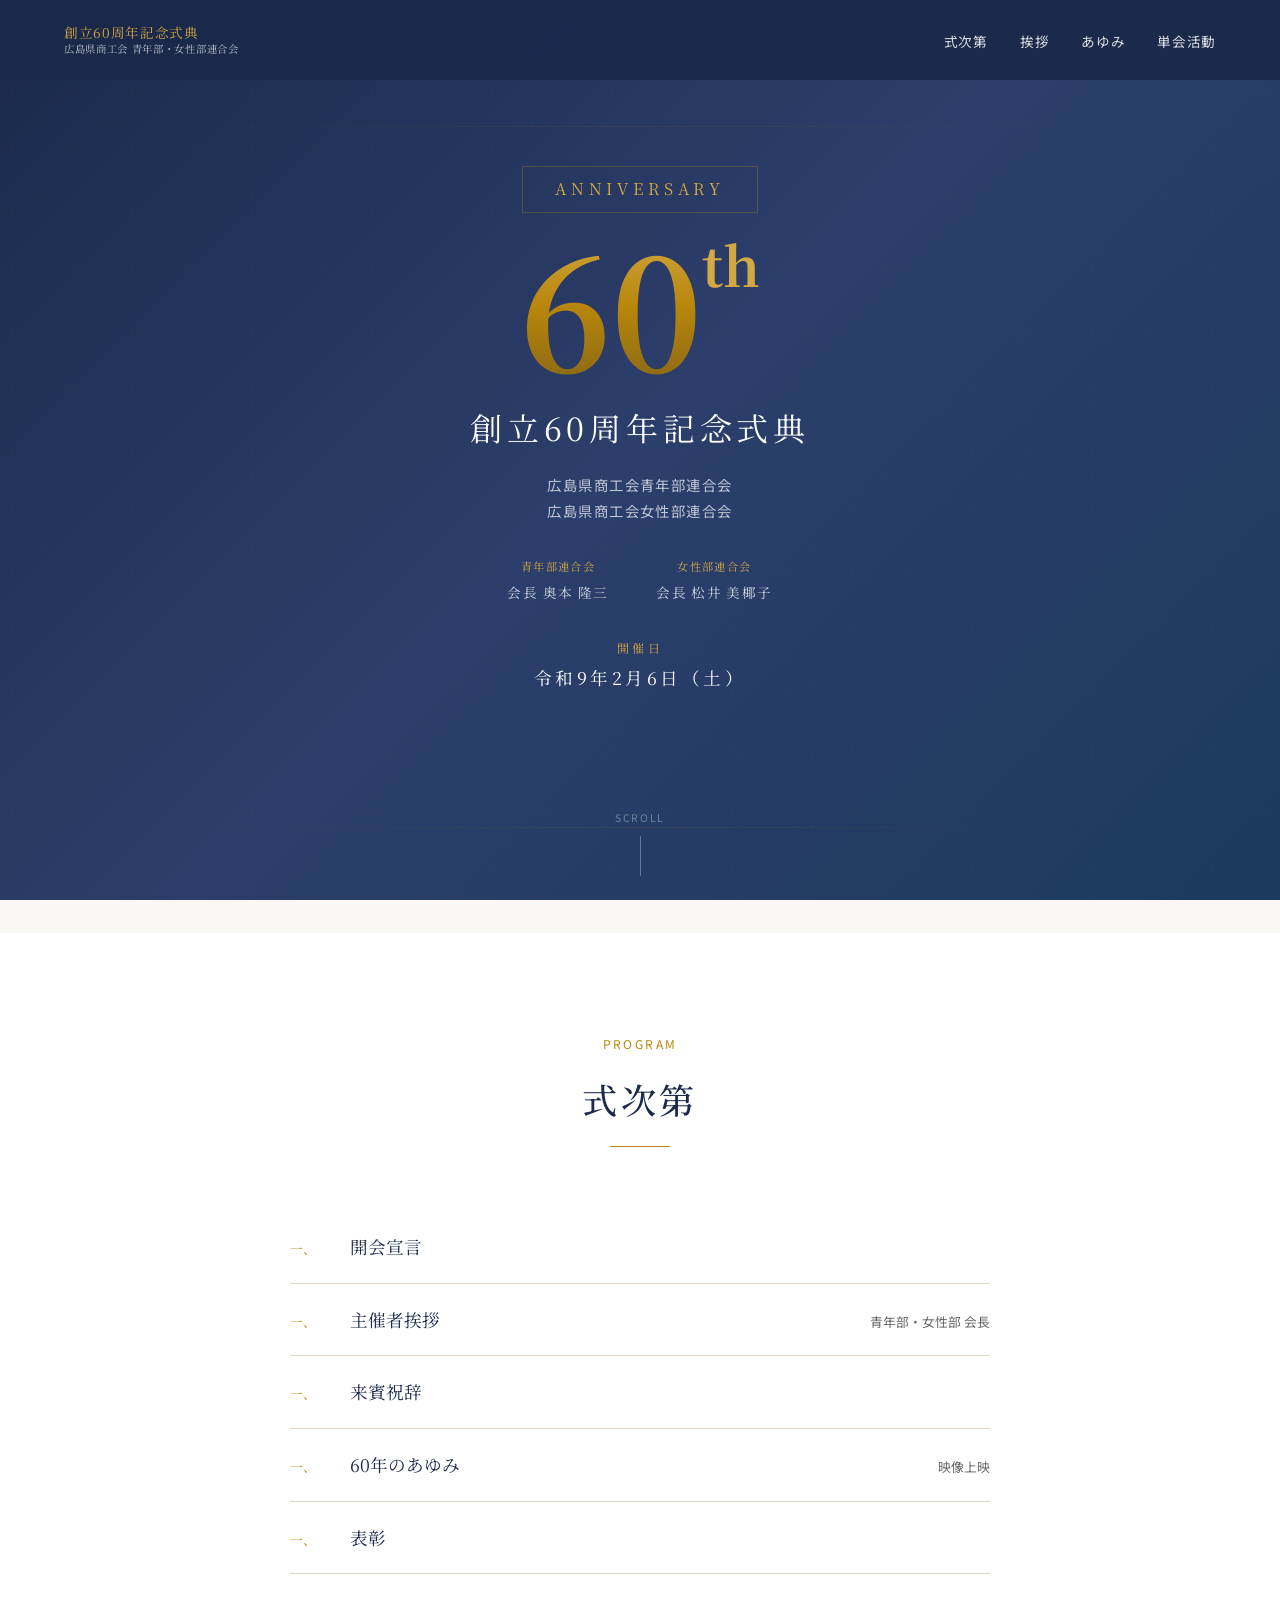
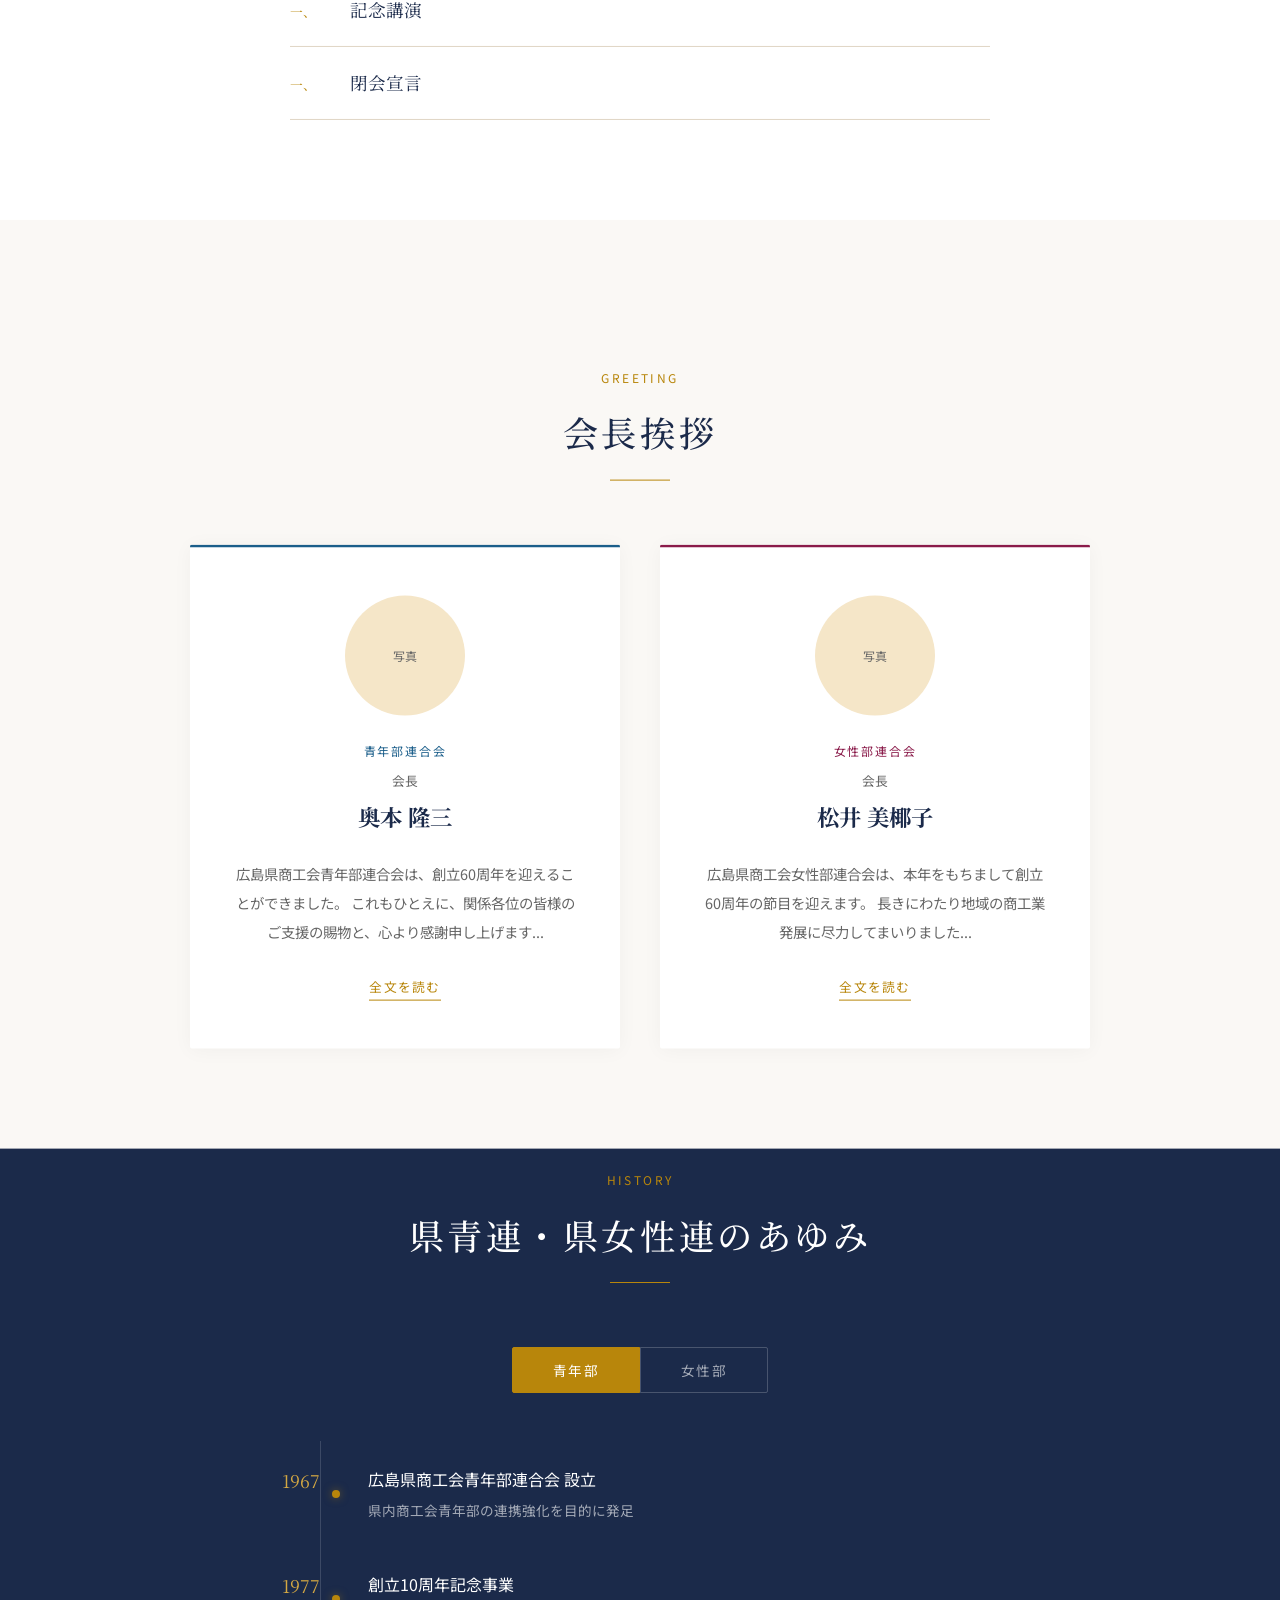
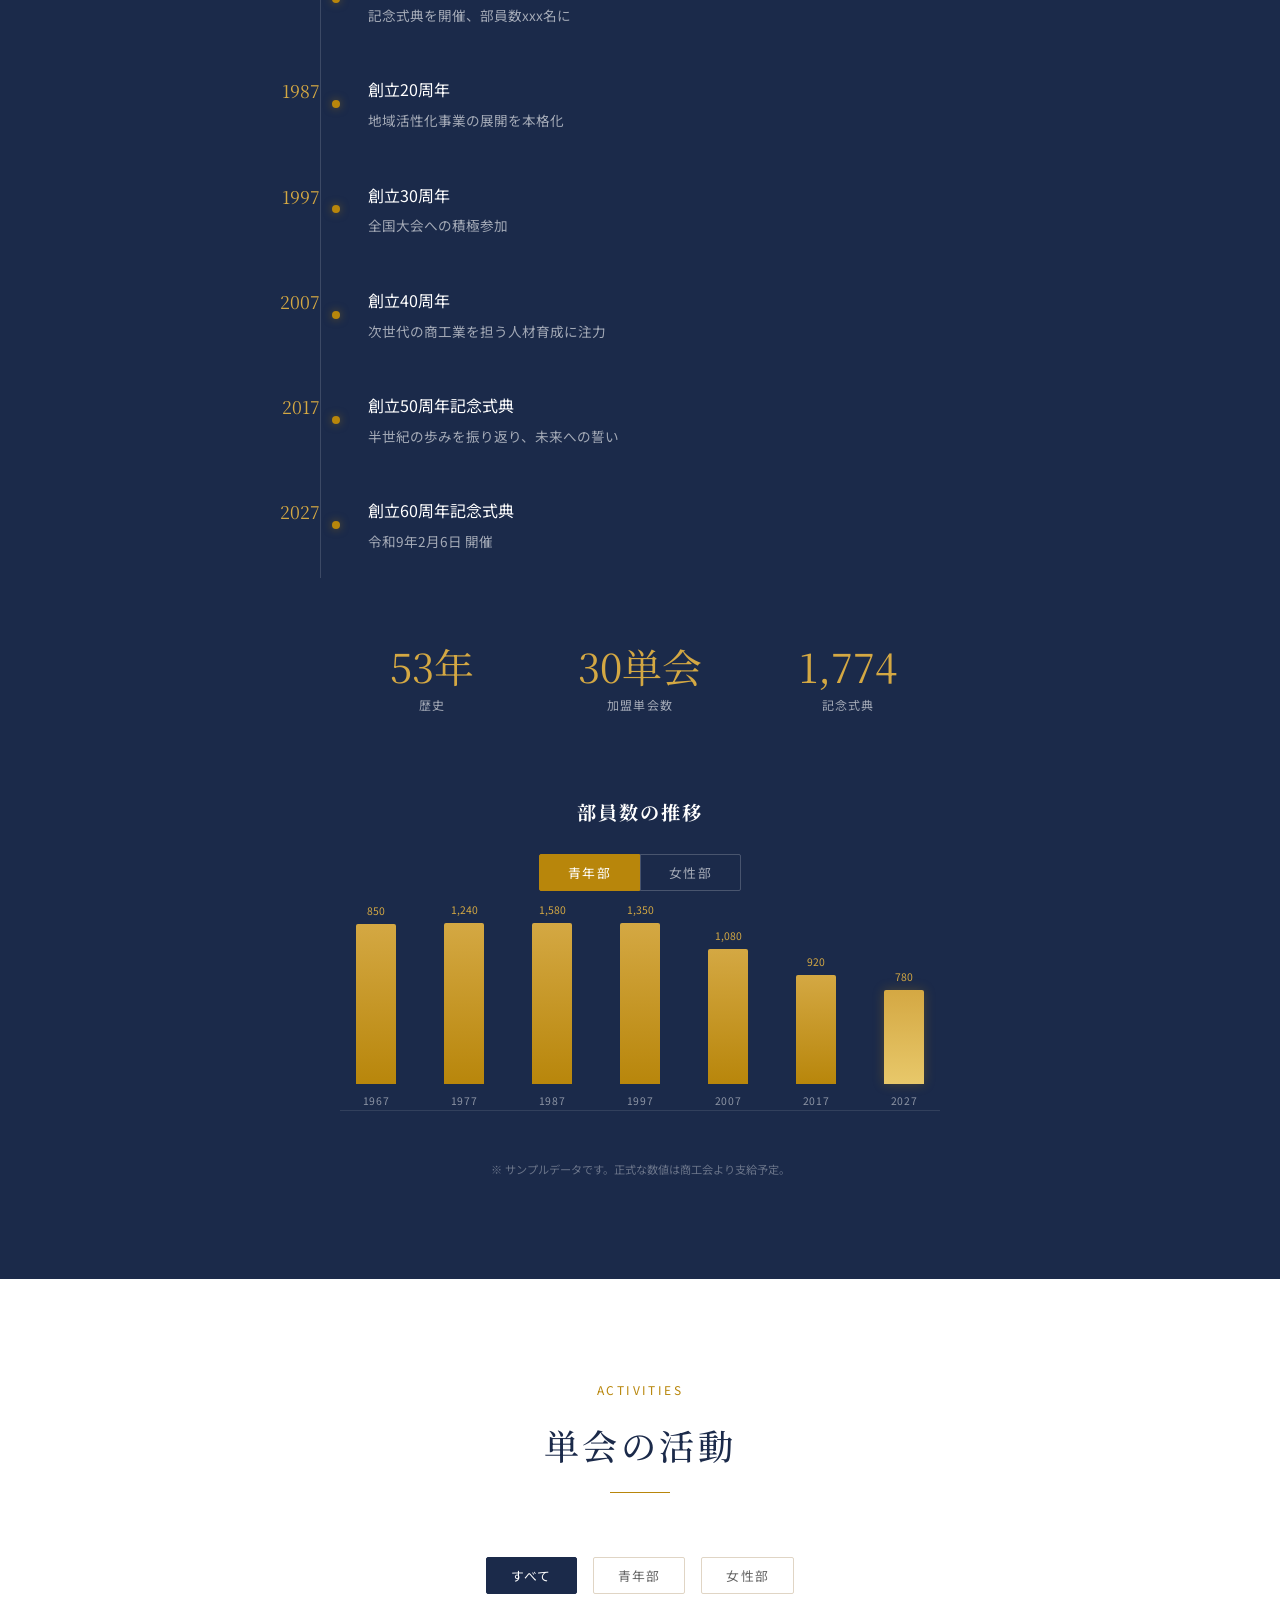
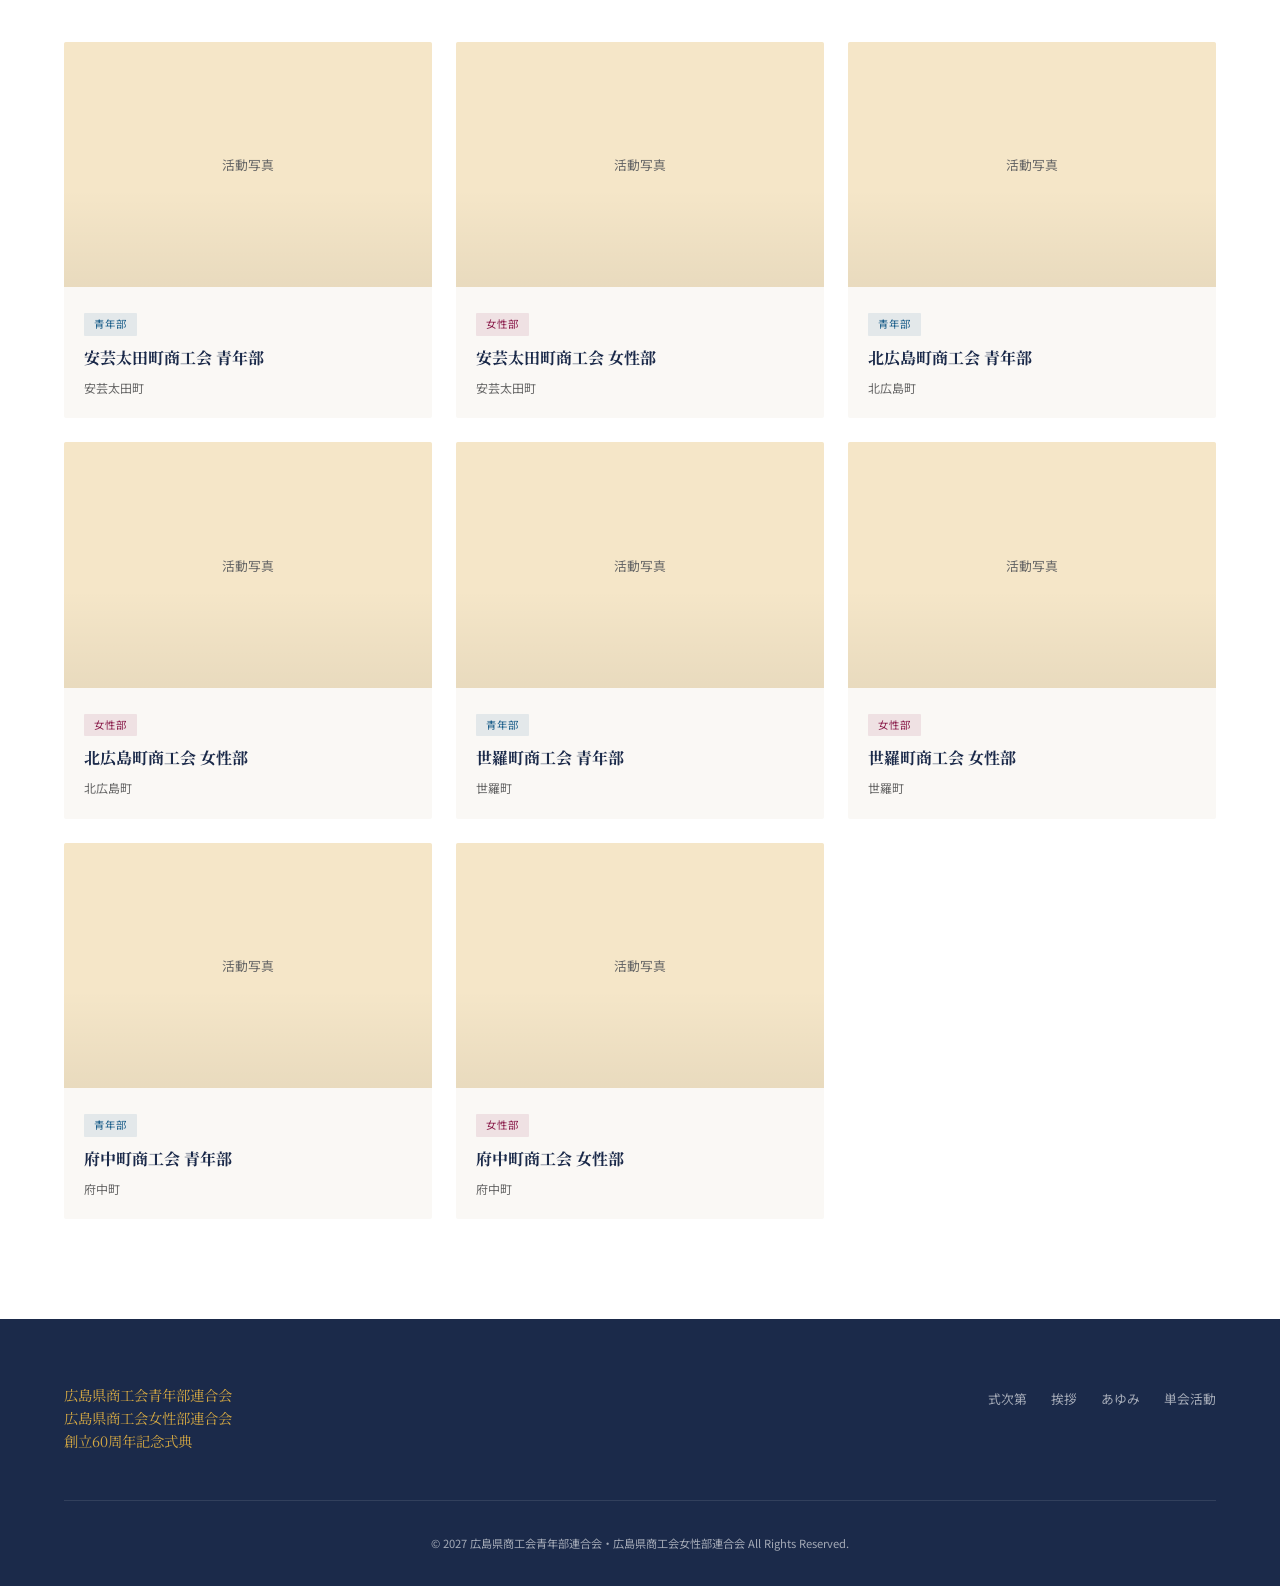
==== commit 69382e87: "単会ページをテンプレート+JSON方式に変更、ホバーキャプション実装 - unit.html: URLパラメータ(?id=xxx)で単会を動的切替 - data/units.json: 単会データ(8" ====
--- a/index.html
+++ b/index.html
@@ -407,70 +407,70 @@
       </div>
 
       <div class="activity-grid">
-        <div class="activity-card" data-type="youth">
+        <a href="unit.html?id=akiota-youth" class="activity-card" data-type="youth">
           <div class="activity-thumb">活動写真</div>
           <div class="activity-body">
             <span class="activity-tag activity-tag--youth">青年部</span>
             <h3 class="activity-name">安芸太田町商工会 青年部</h3>
             <p class="activity-area">安芸太田町</p>
           </div>
-        </div>
-        <div class="activity-card" data-type="women">
+        </a>
+        <a href="unit.html?id=akiota-women" class="activity-card" data-type="women">
           <div class="activity-thumb">活動写真</div>
           <div class="activity-body">
             <span class="activity-tag activity-tag--women">女性部</span>
             <h3 class="activity-name">安芸太田町商工会 女性部</h3>
             <p class="activity-area">安芸太田町</p>
           </div>
-        </div>
-        <div class="activity-card" data-type="youth">
+        </a>
+        <a href="unit.html?id=kitahiroshima-youth" class="activity-card" data-type="youth">
           <div class="activity-thumb">活動写真</div>
           <div class="activity-body">
             <span class="activity-tag activity-tag--youth">青年部</span>
             <h3 class="activity-name">北広島町商工会 青年部</h3>
             <p class="activity-area">北広島町</p>
           </div>
-        </div>
-        <div class="activity-card" data-type="women">
+        </a>
+        <a href="unit.html?id=kitahiroshima-women" class="activity-card" data-type="women">
           <div class="activity-thumb">活動写真</div>
           <div class="activity-body">
             <span class="activity-tag activity-tag--women">女性部</span>
             <h3 class="activity-name">北広島町商工会 女性部</h3>
             <p class="activity-area">北広島町</p>
           </div>
-        </div>
-        <div class="activity-card" data-type="youth">
+        </a>
+        <a href="unit.html?id=sera-youth" class="activity-card" data-type="youth">
           <div class="activity-thumb">活動写真</div>
           <div class="activity-body">
             <span class="activity-tag activity-tag--youth">青年部</span>
             <h3 class="activity-name">世羅町商工会 青年部</h3>
             <p class="activity-area">世羅町</p>
           </div>
-        </div>
-        <div class="activity-card" data-type="women">
+        </a>
+        <a href="unit.html?id=sera-women" class="activity-card" data-type="women">
           <div class="activity-thumb">活動写真</div>
           <div class="activity-body">
             <span class="activity-tag activity-tag--women">女性部</span>
             <h3 class="activity-name">世羅町商工会 女性部</h3>
             <p class="activity-area">世羅町</p>
           </div>
-        </div>
-        <div class="activity-card" data-type="youth">
+        </a>
+        <a href="unit.html?id=fuchu-youth" class="activity-card" data-type="youth">
           <div class="activity-thumb">活動写真</div>
           <div class="activity-body">
             <span class="activity-tag activity-tag--youth">青年部</span>
             <h3 class="activity-name">府中町商工会 青年部</h3>
             <p class="activity-area">府中町</p>
           </div>
-        </div>
-        <div class="activity-card" data-type="women">
+        </a>
+        <a href="unit.html?id=fuchu-women" class="activity-card" data-type="women">
           <div class="activity-thumb">活動写真</div>
           <div class="activity-body">
             <span class="activity-tag activity-tag--women">女性部</span>
             <h3 class="activity-name">府中町商工会 女性部</h3>
             <p class="activity-area">府中町</p>
           </div>
-        </div>
+        </a>
       </div>
     </div>
   </section>
--- a/css/style.css
+++ b/css/style.css
@@ -151,14 +151,14 @@
 
 .hero {
   position: relative;
-  height: 100vh;
-  min-height: 600px;
+  min-height: 100vh;
   display: flex;
   align-items: center;
   justify-content: center;
   text-align: center;
   background: linear-gradient(135deg, var(--color-navy) 0%, var(--color-navy-light) 50%, #1B3A5E 100%);
   overflow: hidden;
+  padding: calc(var(--header-height) + 20px) 0 60px;
 }
 
 .hero-bg-pattern {
@@ -225,8 +225,8 @@
   background: linear-gradient(90deg, transparent, rgba(184, 134, 11, 0.12), transparent);
 }
 
-.hero-decoration .line-h--top { top: 12%; }
-.hero-decoration .line-h--bottom { bottom: 12%; }
+.hero-decoration .line-h--top { top: 14%; }
+.hero-decoration .line-h--bottom { bottom: 8%; }
 
 .hero-content {
   position: relative;
@@ -329,8 +329,8 @@
 .hero-scroll {
   position: absolute;
   bottom: 24px;
-  left: 50%;
-  transform: translateX(-50%);
+  left: 0;
+  right: 0;
   color: rgba(255, 255, 255, 0.35);
   font-size: 0.65rem;
   letter-spacing: 0.15em;
@@ -852,10 +852,28 @@
   margin-bottom: 48px;
 }
 
+.unit-section-title {
+  font-family: var(--font-heading);
+  font-size: 1.3rem;
+  color: var(--color-navy);
+  margin-bottom: 24px;
+  padding-bottom: 12px;
+  border-bottom: 2px solid var(--color-gold);
+  display: inline-block;
+}
+
 .unit-photo {
+  position: relative;
   aspect-ratio: 4 / 3;
+  border-radius: 2px;
+  overflow: hidden;
+  cursor: pointer;
+}
+
+.photo-placeholder {
+  width: 100%;
+  height: 100%;
   background: var(--color-gold-pale);
-  border-radius: 2px;
   display: flex;
   align-items: center;
   justify-content: center;
@@ -863,6 +881,50 @@
   color: var(--color-text-light);
 }
 
+.unit-photo img {
+  width: 100%;
+  height: 100%;
+  object-fit: cover;
+  transition: transform 0.4s ease;
+}
+
+.unit-photo:hover img {
+  transform: scale(1.05);
+}
+
+/* キャプションオーバーレイ */
+.photo-caption {
+  position: absolute;
+  bottom: 0;
+  left: 0;
+  right: 0;
+  background: linear-gradient(transparent, rgba(27, 42, 74, 0.85));
+  padding: 32px 16px 14px;
+  transform: translateY(100%);
+  transition: transform 0.35s ease;
+}
+
+.unit-photo:hover .photo-caption,
+.unit-photo.caption-active .photo-caption {
+  transform: translateY(0);
+}
+
+.caption-title {
+  display: block;
+  font-family: var(--font-heading);
+  font-size: 0.85rem;
+  font-weight: 500;
+  color: var(--color-gold-light);
+  margin-bottom: 4px;
+}
+
+.caption-text {
+  display: block;
+  font-size: 0.75rem;
+  color: rgba(255, 255, 255, 0.9);
+  line-height: 1.5;
+}
+
 .unit-nav {
   display: flex;
   justify-content: space-between;
@@ -878,6 +940,51 @@
 
 .unit-nav a:hover {
   opacity: 0.7;
+}
+
+/* Unit Links */
+.unit-links {
+  margin-top: 48px;
+  margin-bottom: 32px;
+}
+
+.unit-links-list {
+  display: flex;
+  gap: 16px;
+  flex-wrap: wrap;
+}
+
+.unit-link-item {
+  display: inline-block;
+  padding: 10px 24px;
+  border: 1px solid var(--color-gold);
+  color: var(--color-gold);
+  font-size: 0.85rem;
+  border-radius: 2px;
+  transition: background 0.3s, color 0.3s;
+}
+
+.unit-link-item:hover {
+  background: var(--color-gold);
+  color: var(--color-white);
+}
+
+/* Unit Tag color variants */
+.unit-tag--youth {
+  border-color: var(--color-youth);
+  color: var(--color-youth);
+}
+
+.unit-tag--women {
+  border-color: var(--color-women);
+  color: var(--color-women);
+}
+
+/* Activity card as link */
+a.activity-card {
+  text-decoration: none;
+  color: inherit;
+  display: block;
 }
 
 
@@ -1592,3 +1699,50 @@
     right: auto;
   }
 }
+
+@media (max-height: 750px) {
+  .hero {
+    padding-top: calc(var(--header-height) + 10px);
+    padding-bottom: 40px;
+  }
+
+  .hero-content {
+    padding-bottom: 50px;
+  }
+
+  .hero-number {
+    font-size: clamp(3.5rem, 10vw, 7rem);
+  }
+
+  .hero-badge {
+    margin-bottom: 8px;
+    padding: 6px 24px;
+    font-size: 0.85rem;
+  }
+
+  .hero-title {
+    font-size: clamp(1rem, 2.5vw, 1.6rem);
+    margin-bottom: 10px;
+  }
+
+  .hero-subtitle {
+    margin-bottom: 20px;
+    font-size: 0.8rem;
+  }
+
+  .hero-orgs {
+    margin-bottom: 20px;
+    gap: 32px;
+  }
+
+  .hero-org {
+    font-size: 0.8rem;
+  }
+
+  .hero-date {
+    font-size: 1rem;
+  }
+
+  .hero-decoration .line-h--top { top: 12%; }
+  .hero-decoration .line-h--bottom { bottom: 4%; }
+}
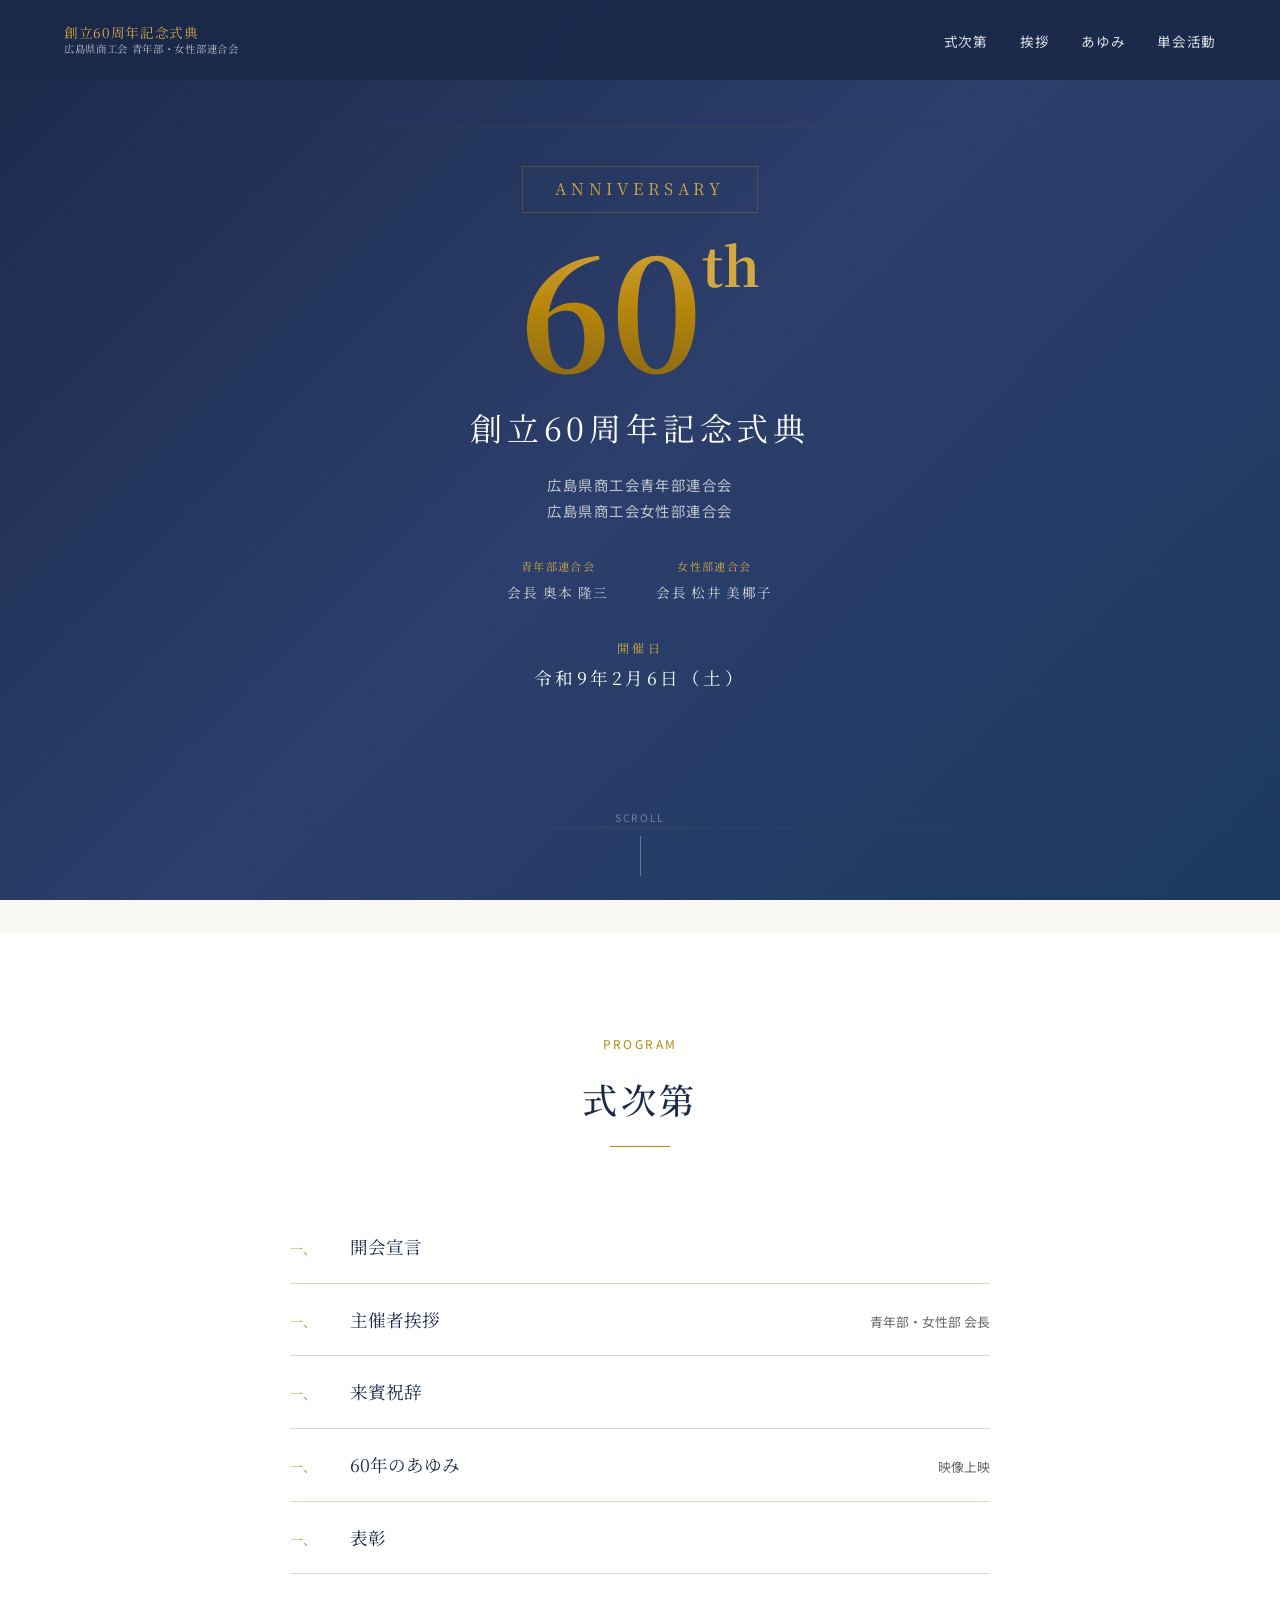
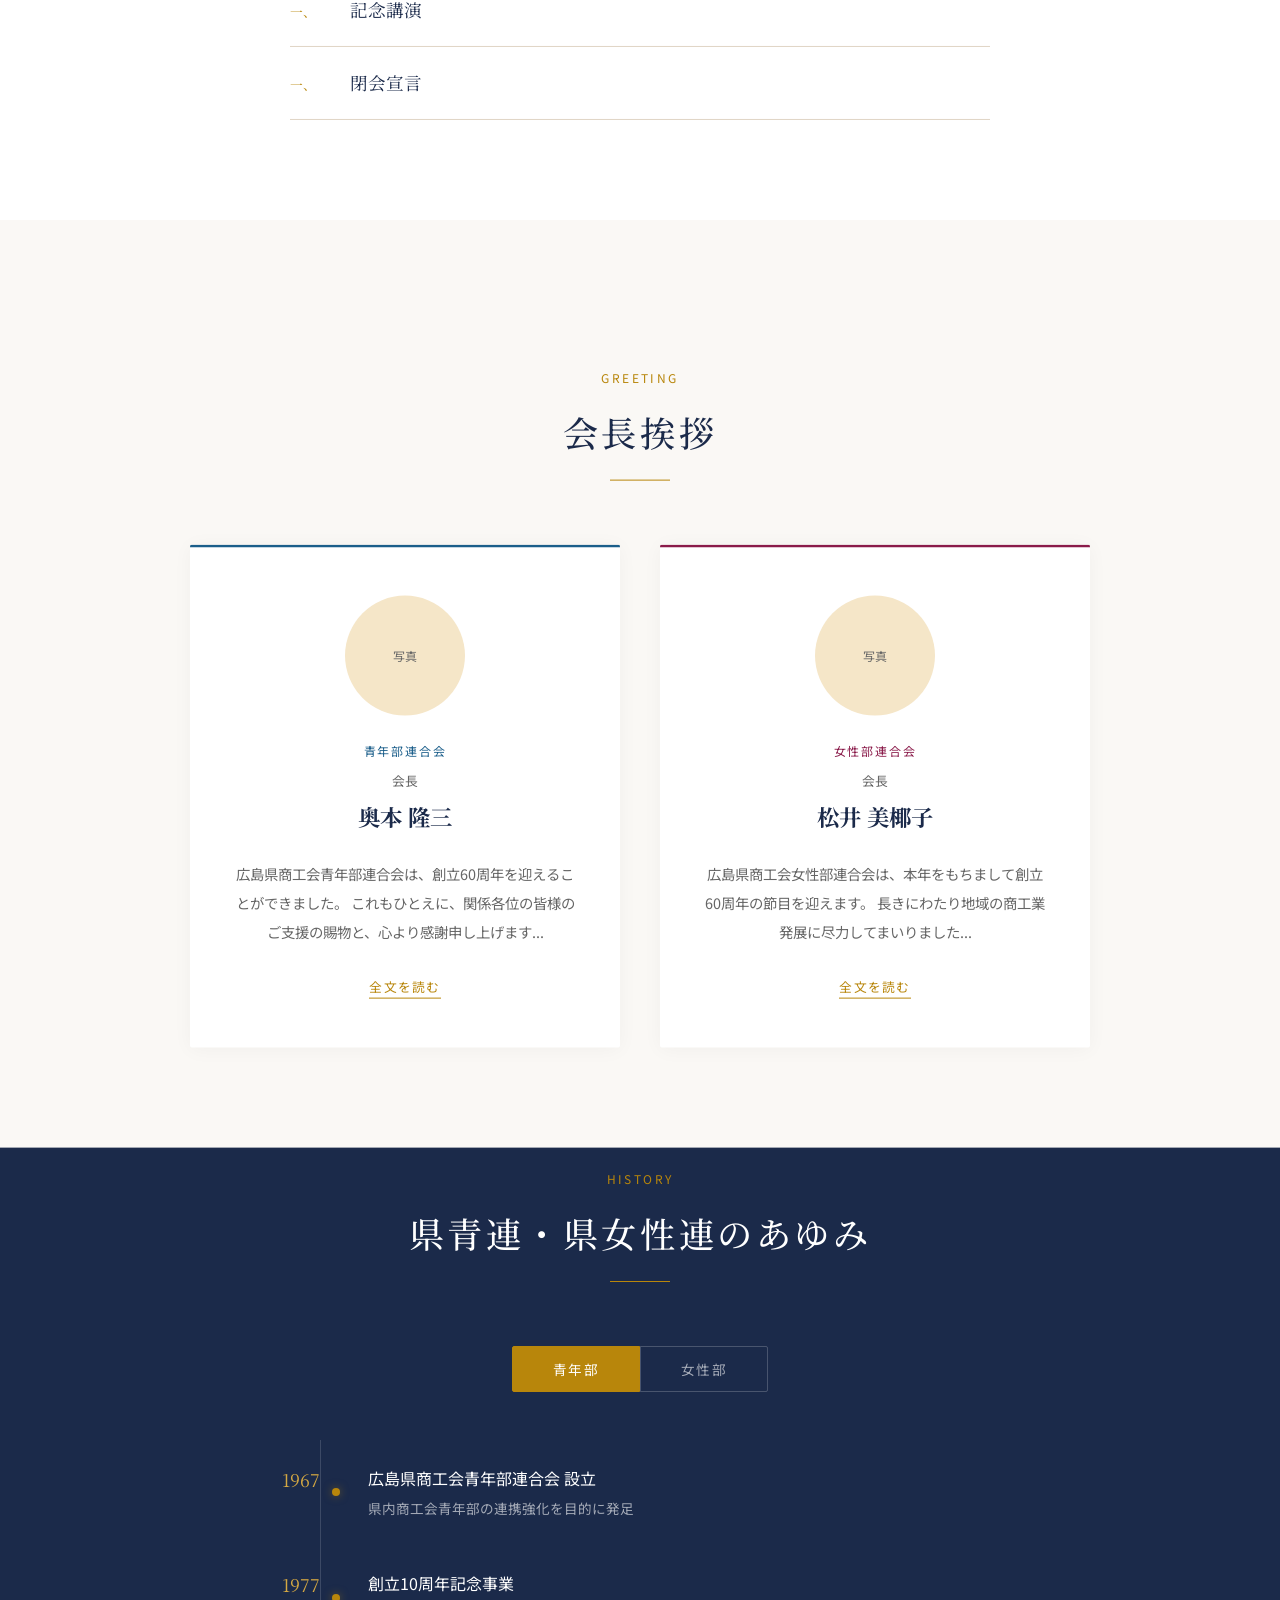
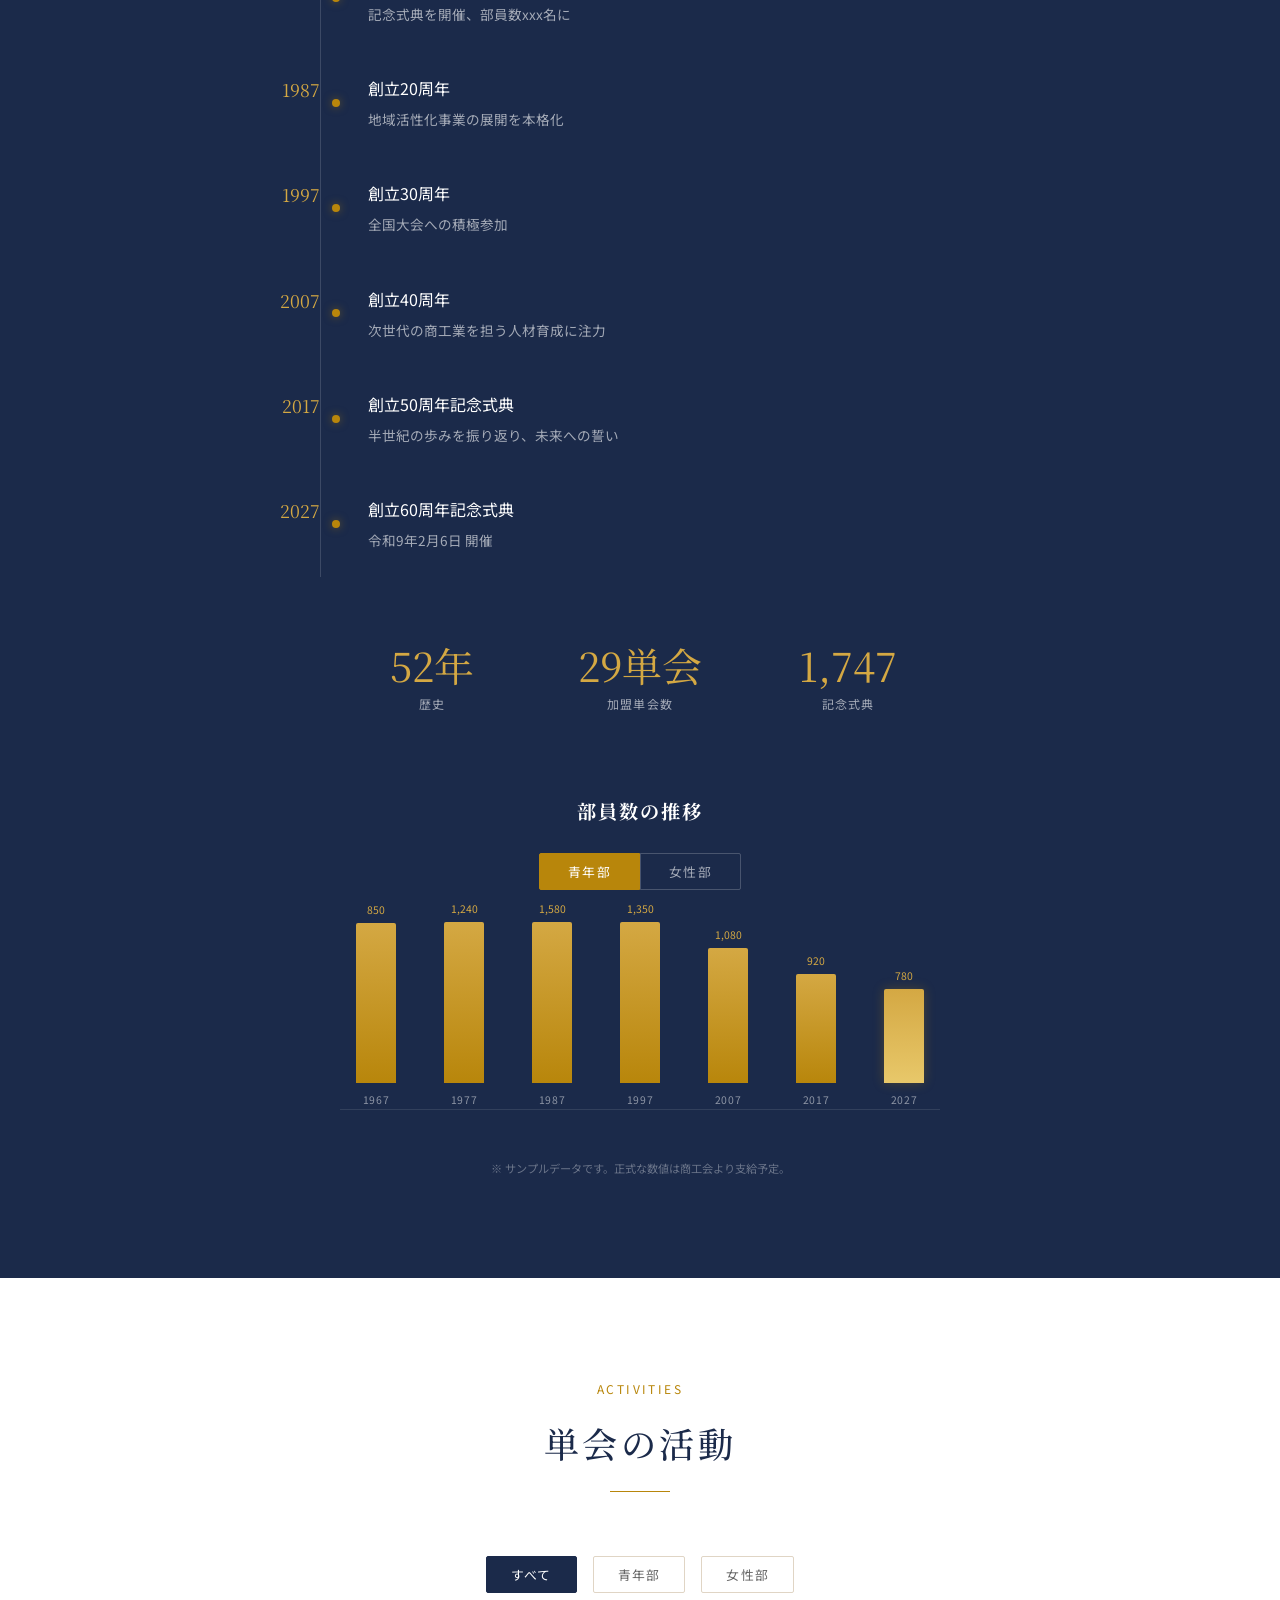
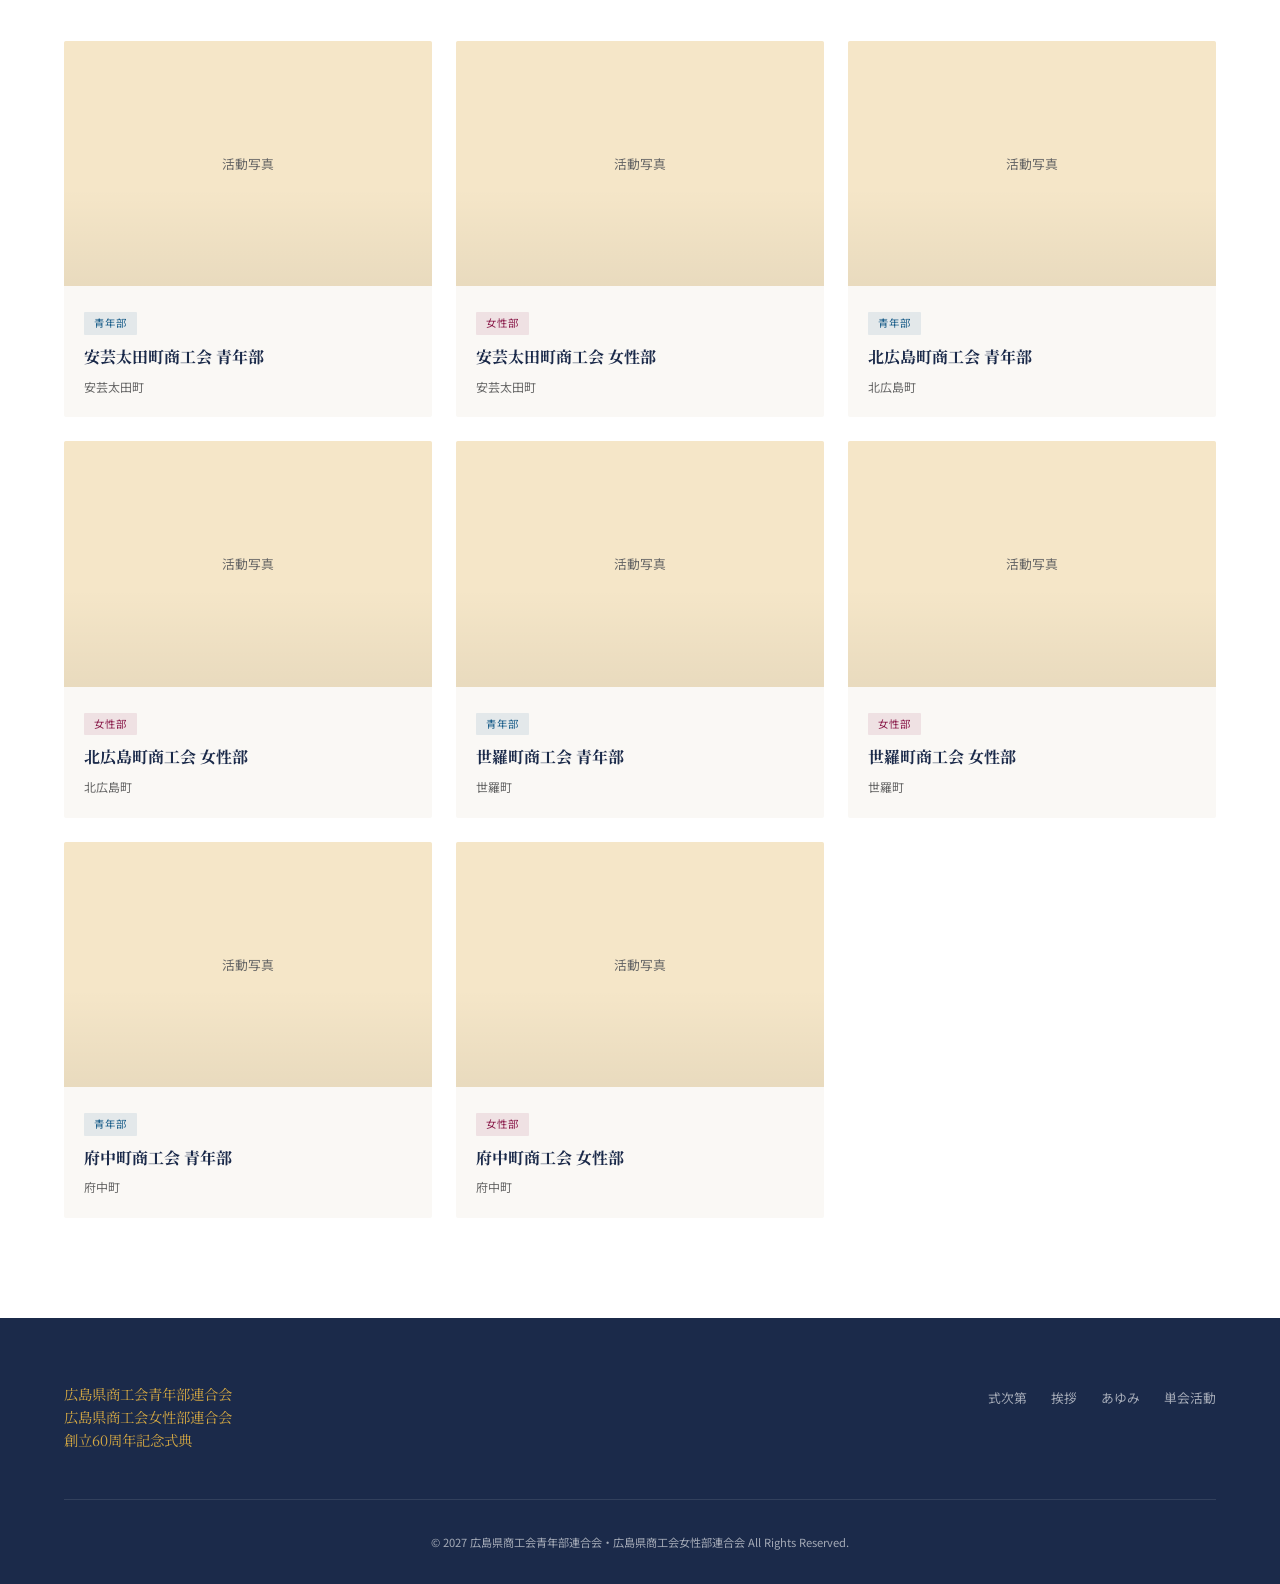
==== commit 6c6109a8: "会長挨拶モーダル実装: 全文を読むボタンでオーバーレイ表示 - 青年部・女性部の会長挨拶全文をモーダルで表示 - 写真・肩書き・名前付きヘッダー + 全文 + 署名 - x ボタン・背景クリック・ES" ====
--- a/index.html
+++ b/index.html
@@ -162,7 +162,14 @@
             広島県商工会青年部連合会は、創立60周年を迎えることができました。
             これもひとえに、関係各位の皆様のご支援の賜物と、心より感謝申し上げます...
           </p>
-          <a href="#" class="greeting-link">全文を読む</a>
+          <button type="button" class="greeting-link" data-modal="greeting-youth">全文を読む</button>
+          <div class="greeting-fulltext" id="greeting-youth" hidden>
+            <p>広島県商工会青年部連合会は、創立60周年を迎えることができました。これもひとえに、関係各位の皆様のご支援の賜物と、心より感謝申し上げます。</p>
+            <p>私たち青年部は、「地域を元気に、日本を元気に」を合言葉に、広島県内の各商工会青年部とともに歩んでまいりました。60年の歴史の中で、先輩方が築いてこられた伝統と実績を礎に、時代の変化に対応しながら、地域経済の発展に貢献してまいりました。</p>
+            <p>近年は、人口減少や高齢化、デジタル化の進展など、地域を取り巻く環境は大きく変化しております。こうした中にあっても、青年部員一人ひとりが地域のリーダーとして、新たな発想と行動力をもって課題解決に取り組んでおります。</p>
+            <p>この記念すべき節目にあたり、これまでの60年を振り返るとともに、次の時代に向けた新たな一歩を踏み出す決意を新たにしております。今後とも変わらぬご支援、ご鞭撻を賜りますようお願い申し上げます。</p>
+            <p class="greeting-fulltext-sign">広島県商工会青年部連合会<br>会長 奥本 隆三</p>
+          </div>
         </div>
         <div class="greeting-card greeting-card--women">
           <div class="greeting-photo">写真</div>
@@ -173,9 +180,17 @@
             広島県商工会女性部連合会は、本年をもちまして創立60周年の節目を迎えます。
             長きにわたり地域の商工業発展に尽力してまいりました...
           </p>
-          <a href="#" class="greeting-link">全文を読む</a>
-        </div>
-      </div>
+          <button type="button" class="greeting-link" data-modal="greeting-women">全文を読む</button>
+          <div class="greeting-fulltext" id="greeting-women" hidden>
+            <p>広島県商工会女性部連合会は、本年をもちまして創立60周年の節目を迎えます。長きにわたり地域の商工業発展に尽力してまいりました先輩方のご努力に、深く敬意を表します。</p>
+            <p>女性部は、地域に根ざした商工業者の女性が集い、経営力の向上と地域社会への貢献を目指して活動を続けてまいりました。家庭と仕事を両立しながら、地域の課題に真摯に向き合い、きめ細やかな視点で解決策を生み出してきたことは、私たちの大きな誇りです。</p>
+            <p>子育て支援、高齢者の見守り、特産品の開発、環境美化活動など、女性部ならではの活動は地域になくてはならないものとなっております。これからも「つなぐ、支える、輝く」を胸に、地域とともに歩んでまいります。</p>
+            <p>60周年という大きな節目を迎え、これまで支えてくださったすべての方々に心より御礼申し上げますとともに、今後ともご指導ご鞭撻を賜りますようお願い申し上げます。</p>
+            <p class="greeting-fulltext-sign">広島県商工会女性部連合会<br>会長 松井 美椰子</p>
+          </div>
+        </div>
+      </div>
+
     </div>
   </section>
 
@@ -500,6 +515,22 @@
     </div>
   </footer>
 
+  <!-- 挨拶モーダル（transform の影響を避けるため body 直下に配置） -->
+  <div class="greeting-modal-overlay" id="greeting-modal">
+    <div class="greeting-modal">
+      <button class="greeting-modal-close" aria-label="閉じる">&times;</button>
+      <div class="greeting-modal-header">
+        <div class="greeting-modal-photo">写真</div>
+        <div class="greeting-modal-meta">
+          <p class="greeting-modal-division"></p>
+          <p class="greeting-modal-position">会長</p>
+          <h3 class="greeting-modal-name"></h3>
+        </div>
+      </div>
+      <div class="greeting-modal-body"></div>
+    </div>
+  </div>
+
   <script src="js/main.js"></script>
 </body>
 </html>
--- a/css/style.css
+++ b/css/style.css
@@ -534,15 +534,182 @@
 .greeting-link {
   display: inline-block;
   font-size: 0.8rem;
+  font-family: var(--font-body);
   color: var(--color-gold);
   letter-spacing: 0.1em;
+  background: none;
+  border: none;
   border-bottom: 1px solid var(--color-gold);
-  padding-bottom: 2px;
+  padding: 0 0 2px;
+  cursor: pointer;
   transition: opacity 0.3s;
 }
 
 .greeting-link:hover {
   opacity: 0.7;
+}
+
+.greeting-fulltext {
+  display: none;
+}
+
+/* ============================================
+   挨拶モーダル
+   ============================================ */
+
+.greeting-modal-overlay {
+  position: fixed;
+  top: 0; left: 0; right: 0; bottom: 0;
+  background: rgba(0, 0, 0, 0);
+  z-index: 1000;
+  display: none;
+  align-items: center;
+  justify-content: center;
+  padding: 24px;
+  transition: background 0.35s ease;
+}
+
+.greeting-modal-overlay.is-active {
+  display: flex;
+  background: rgba(0, 0, 0, 0.6);
+}
+
+.greeting-modal {
+  background: var(--color-white);
+  max-width: 640px;
+  width: 100%;
+  max-height: 80vh;
+  border-radius: 4px;
+  overflow-y: auto;
+  position: relative;
+  opacity: 0;
+  transform: translateY(24px);
+  transition: opacity 0.35s ease, transform 0.35s ease;
+}
+
+.greeting-modal-overlay.is-active .greeting-modal {
+  opacity: 1;
+  transform: translateY(0);
+}
+
+.greeting-modal-close {
+  position: absolute;
+  top: 16px;
+  right: 16px;
+  background: none;
+  border: none;
+  font-size: 1.8rem;
+  color: var(--color-text-light);
+  cursor: pointer;
+  width: 40px;
+  height: 40px;
+  display: flex;
+  align-items: center;
+  justify-content: center;
+  transition: color 0.2s;
+  z-index: 1;
+}
+
+.greeting-modal-close:hover {
+  color: var(--color-text);
+}
+
+.greeting-modal-header {
+  display: flex;
+  align-items: center;
+  gap: 24px;
+  padding: 40px 40px 24px;
+  border-bottom: 1px solid var(--color-border);
+}
+
+.greeting-modal-photo {
+  width: 80px;
+  height: 80px;
+  border-radius: 50%;
+  background: #E8DCC8;
+  display: flex;
+  align-items: center;
+  justify-content: center;
+  font-size: 0.75rem;
+  color: var(--color-text-light);
+  flex-shrink: 0;
+}
+
+.greeting-modal-meta {
+  flex: 1;
+}
+
+.greeting-modal-division {
+  font-size: 0.75rem;
+  letter-spacing: 0.15em;
+  margin-bottom: 2px;
+}
+
+.greeting-modal--youth .greeting-modal-division {
+  color: var(--color-youth);
+}
+
+.greeting-modal--women .greeting-modal-division {
+  color: var(--color-women);
+}
+
+.greeting-modal-position {
+  font-size: 0.8rem;
+  color: var(--color-text-light);
+  margin-bottom: 4px;
+}
+
+.greeting-modal-name {
+  font-family: var(--font-heading);
+  font-size: 1.3rem;
+  font-weight: 500;
+  color: var(--color-navy);
+}
+
+.greeting-modal-body {
+  padding: 32px 40px 40px;
+}
+
+.greeting-modal-body p {
+  font-size: 0.95rem;
+  line-height: 2;
+  color: var(--color-text);
+  margin-bottom: 16px;
+  text-indent: 1em;
+}
+
+.greeting-modal-body p:last-child {
+  margin-bottom: 0;
+}
+
+.greeting-modal-body .greeting-fulltext-sign {
+  text-indent: 0;
+  text-align: right;
+  margin-top: 32px;
+  font-family: var(--font-heading);
+  font-weight: 500;
+  color: var(--color-navy);
+  line-height: 1.6;
+}
+
+@media (max-width: 768px) {
+  .greeting-modal-header {
+    padding: 32px 24px 20px;
+    gap: 16px;
+  }
+
+  .greeting-modal-photo {
+    width: 60px;
+    height: 60px;
+  }
+
+  .greeting-modal-body {
+    padding: 24px 24px 32px;
+  }
+
+  .greeting-modal-name {
+    font-size: 1.1rem;
+  }
 }
 
 
@@ -846,10 +1013,47 @@
 }
 
 .unit-gallery {
+  display: flex;
+  flex-direction: column;
+  gap: 32px;
+  margin-bottom: 48px;
+}
+
+/* 活動カード（写真 + 説明） */
+.activity-item {
   display: grid;
-  grid-template-columns: repeat(auto-fit, minmax(250px, 1fr));
-  gap: 16px;
-  margin-bottom: 48px;
+  grid-template-columns: 320px 1fr;
+  gap: 24px;
+  align-items: start;
+  background: var(--color-white);
+  border-radius: 4px;
+  overflow: hidden;
+  box-shadow: 0 1px 4px rgba(0,0,0,0.06);
+  transition: box-shadow 0.3s ease;
+}
+
+.activity-item:hover {
+  box-shadow: 0 4px 16px rgba(0,0,0,0.1);
+}
+
+.activity-info {
+  padding: 20px 24px 20px 0;
+}
+
+.activity-info-title {
+  font-family: var(--font-heading);
+  font-size: 1.1rem;
+  font-weight: 500;
+  color: var(--color-navy);
+  margin-bottom: 12px;
+  padding-bottom: 8px;
+  border-bottom: 1px solid var(--color-gold-pale);
+}
+
+.activity-info-desc {
+  font-size: 0.9rem;
+  color: var(--color-text);
+  line-height: 1.8;
 }
 
 .unit-section-title {
@@ -873,7 +1077,8 @@
 .photo-placeholder {
   width: 100%;
   height: 100%;
-  background: var(--color-gold-pale);
+  background: #E8DCC8;
+  border: 1px solid var(--color-border);
   display: flex;
   align-items: center;
   justify-content: center;
@@ -898,31 +1103,25 @@
   bottom: 0;
   left: 0;
   right: 0;
-  background: linear-gradient(transparent, rgba(27, 42, 74, 0.85));
-  padding: 32px 16px 14px;
-  transform: translateY(100%);
-  transition: transform 0.35s ease;
+  background: linear-gradient(transparent 0%, rgba(27, 42, 74, 0.9) 40%);
+  padding: 40px 16px 16px;
+  opacity: 0;
+  transform: translateY(8px);
+  transition: opacity 0.35s ease, transform 0.35s ease;
 }
 
 .unit-photo:hover .photo-caption,
 .unit-photo.caption-active .photo-caption {
+  opacity: 1;
   transform: translateY(0);
-}
-
-.caption-title {
-  display: block;
-  font-family: var(--font-heading);
-  font-size: 0.85rem;
-  font-weight: 500;
-  color: var(--color-gold-light);
-  margin-bottom: 4px;
 }
 
 .caption-text {
   display: block;
-  font-size: 0.75rem;
-  color: rgba(255, 255, 255, 0.9);
-  line-height: 1.5;
+  font-size: 0.8rem;
+  color: rgba(255, 255, 255, 0.95);
+  line-height: 1.4;
+  font-weight: 400;
 }
 
 .unit-nav {
@@ -1644,7 +1843,15 @@
   }
 
   .unit-gallery {
+    gap: 24px;
+  }
+
+  .activity-item {
     grid-template-columns: 1fr;
+  }
+
+  .activity-info {
+    padding: 16px 20px 20px;
   }
 
   .chart-bars {
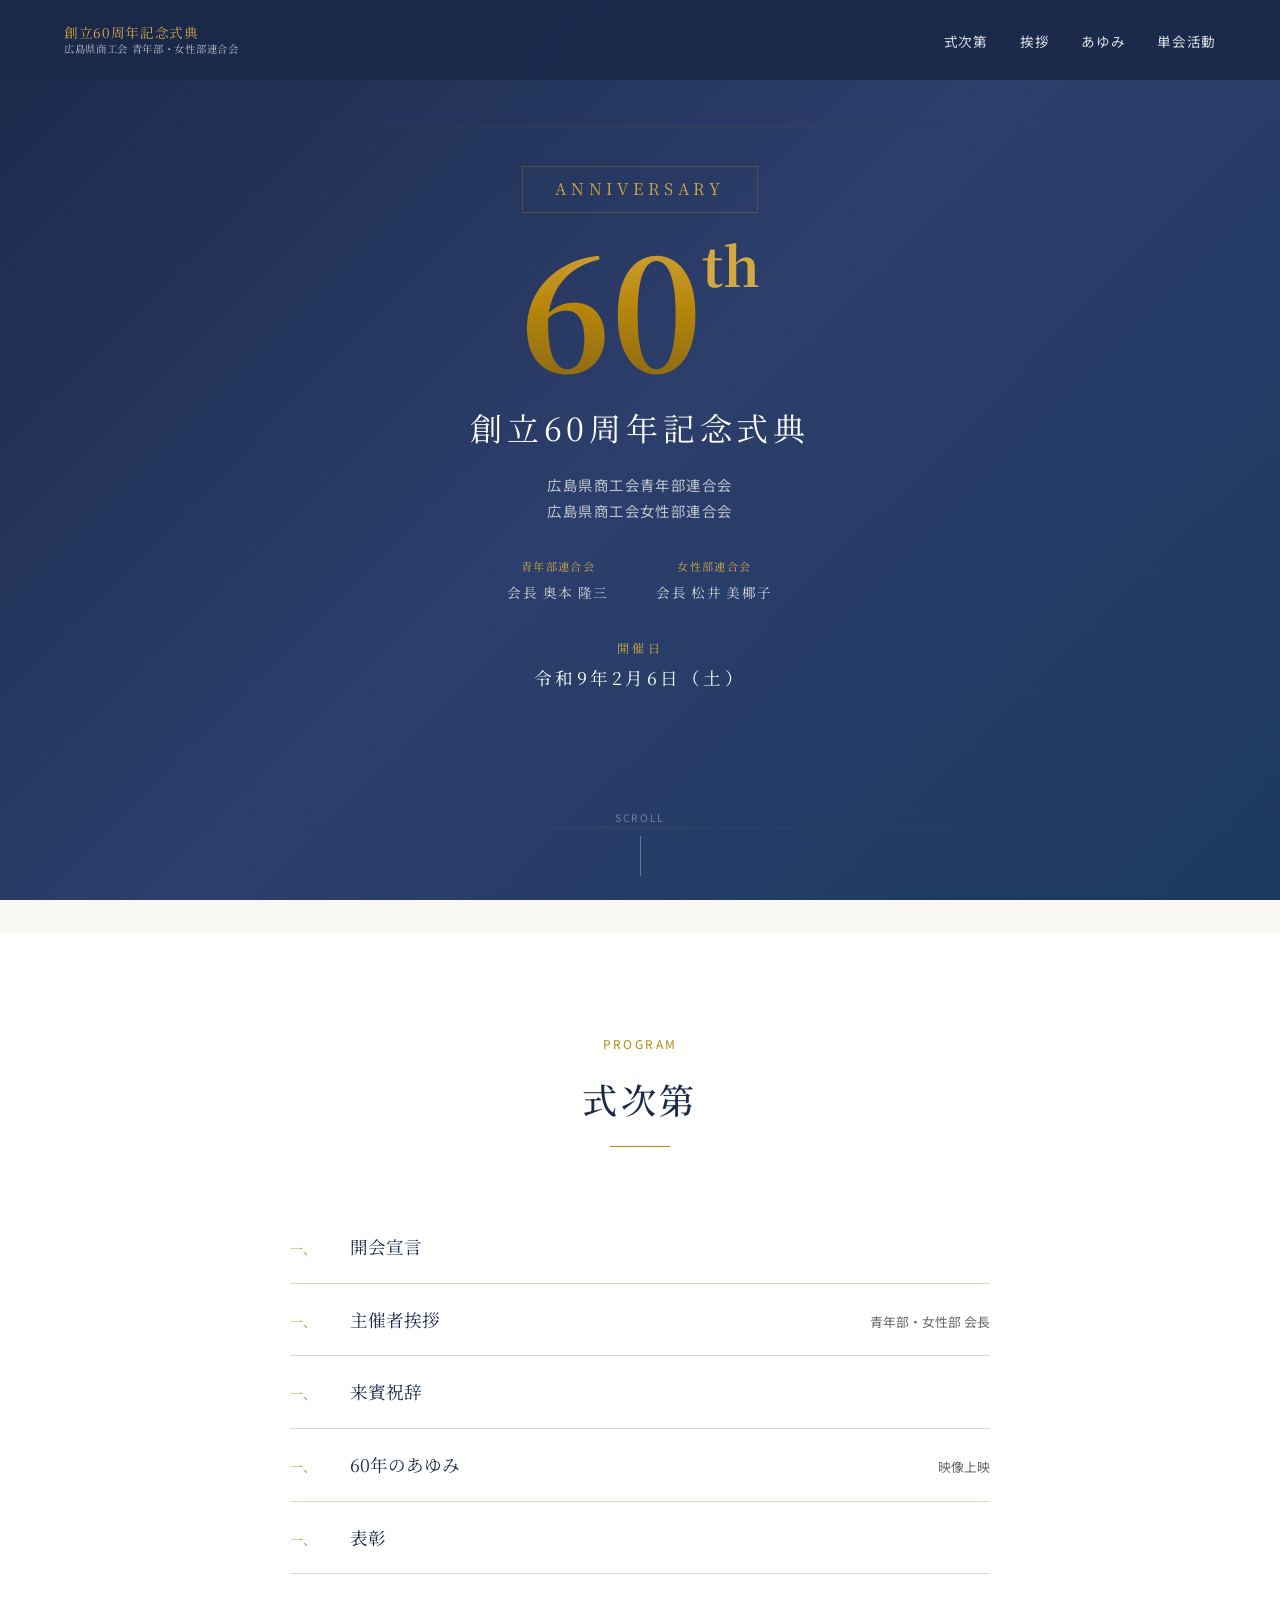
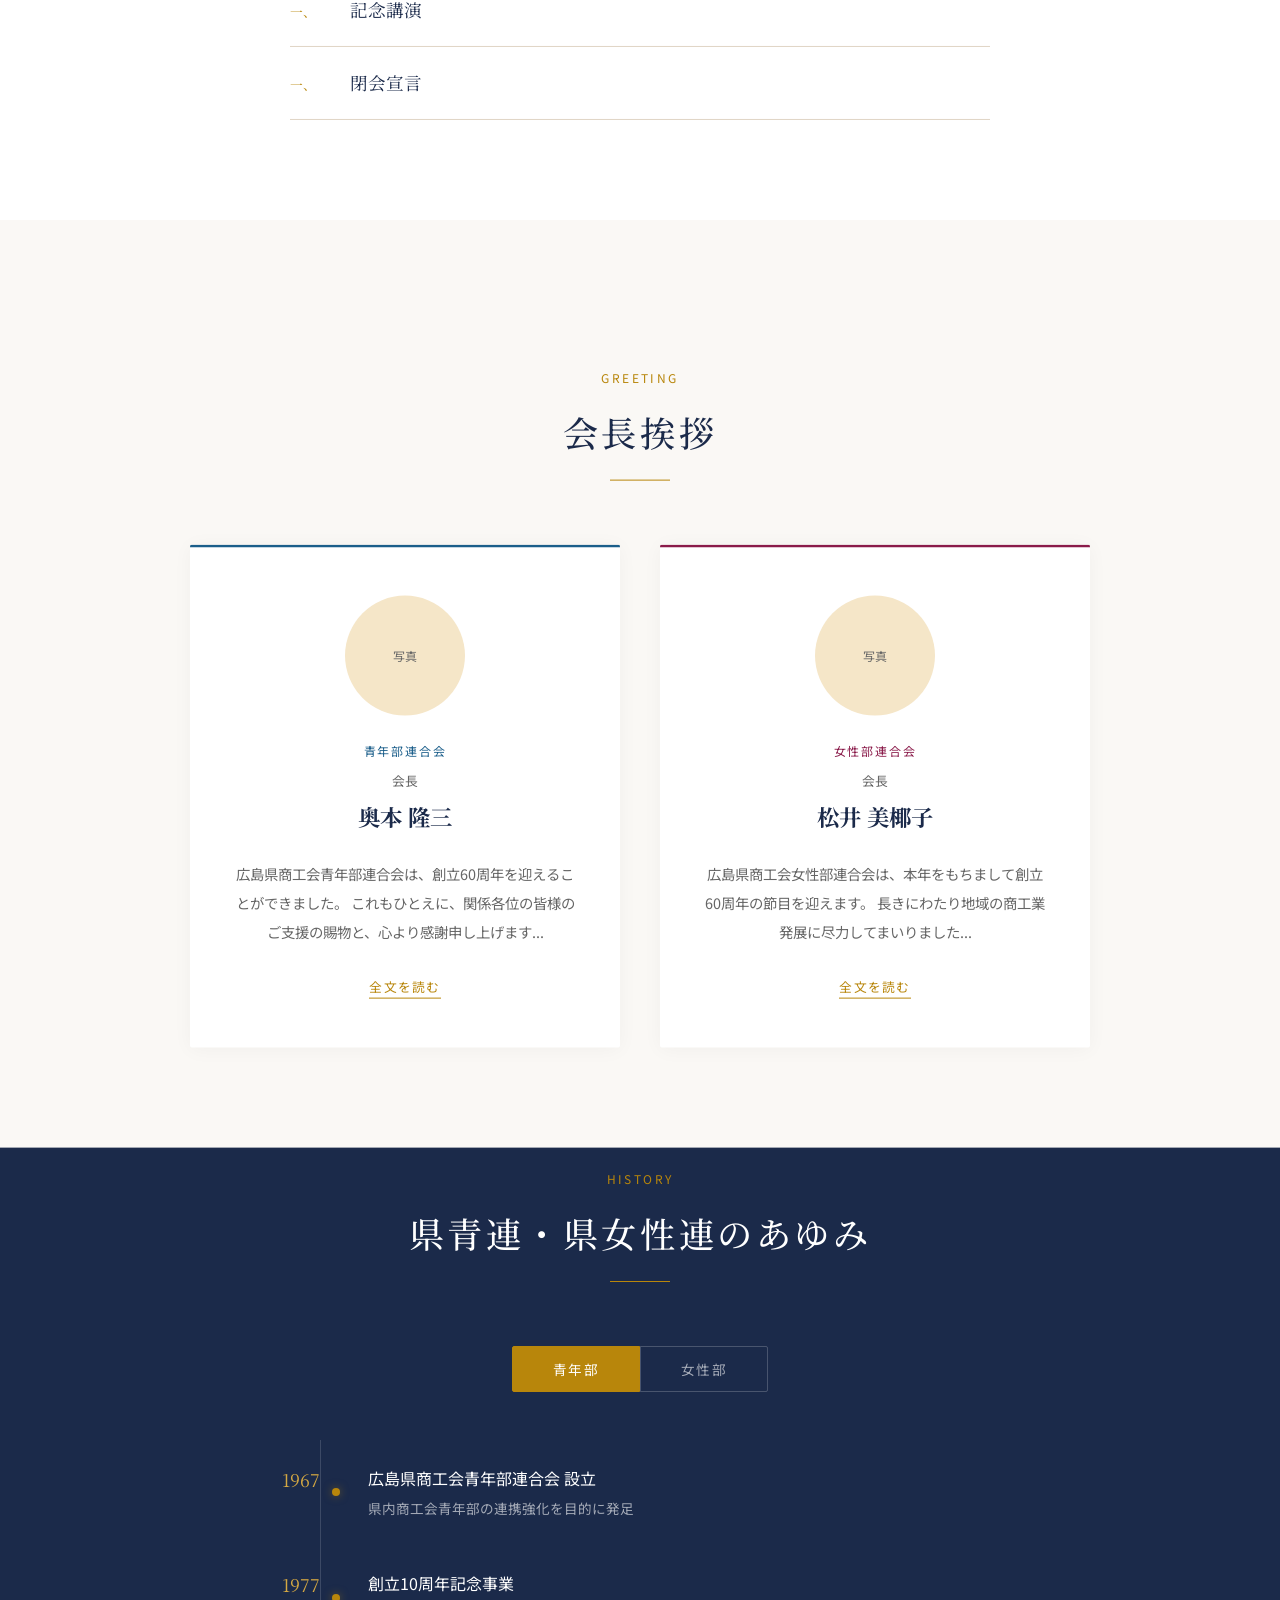
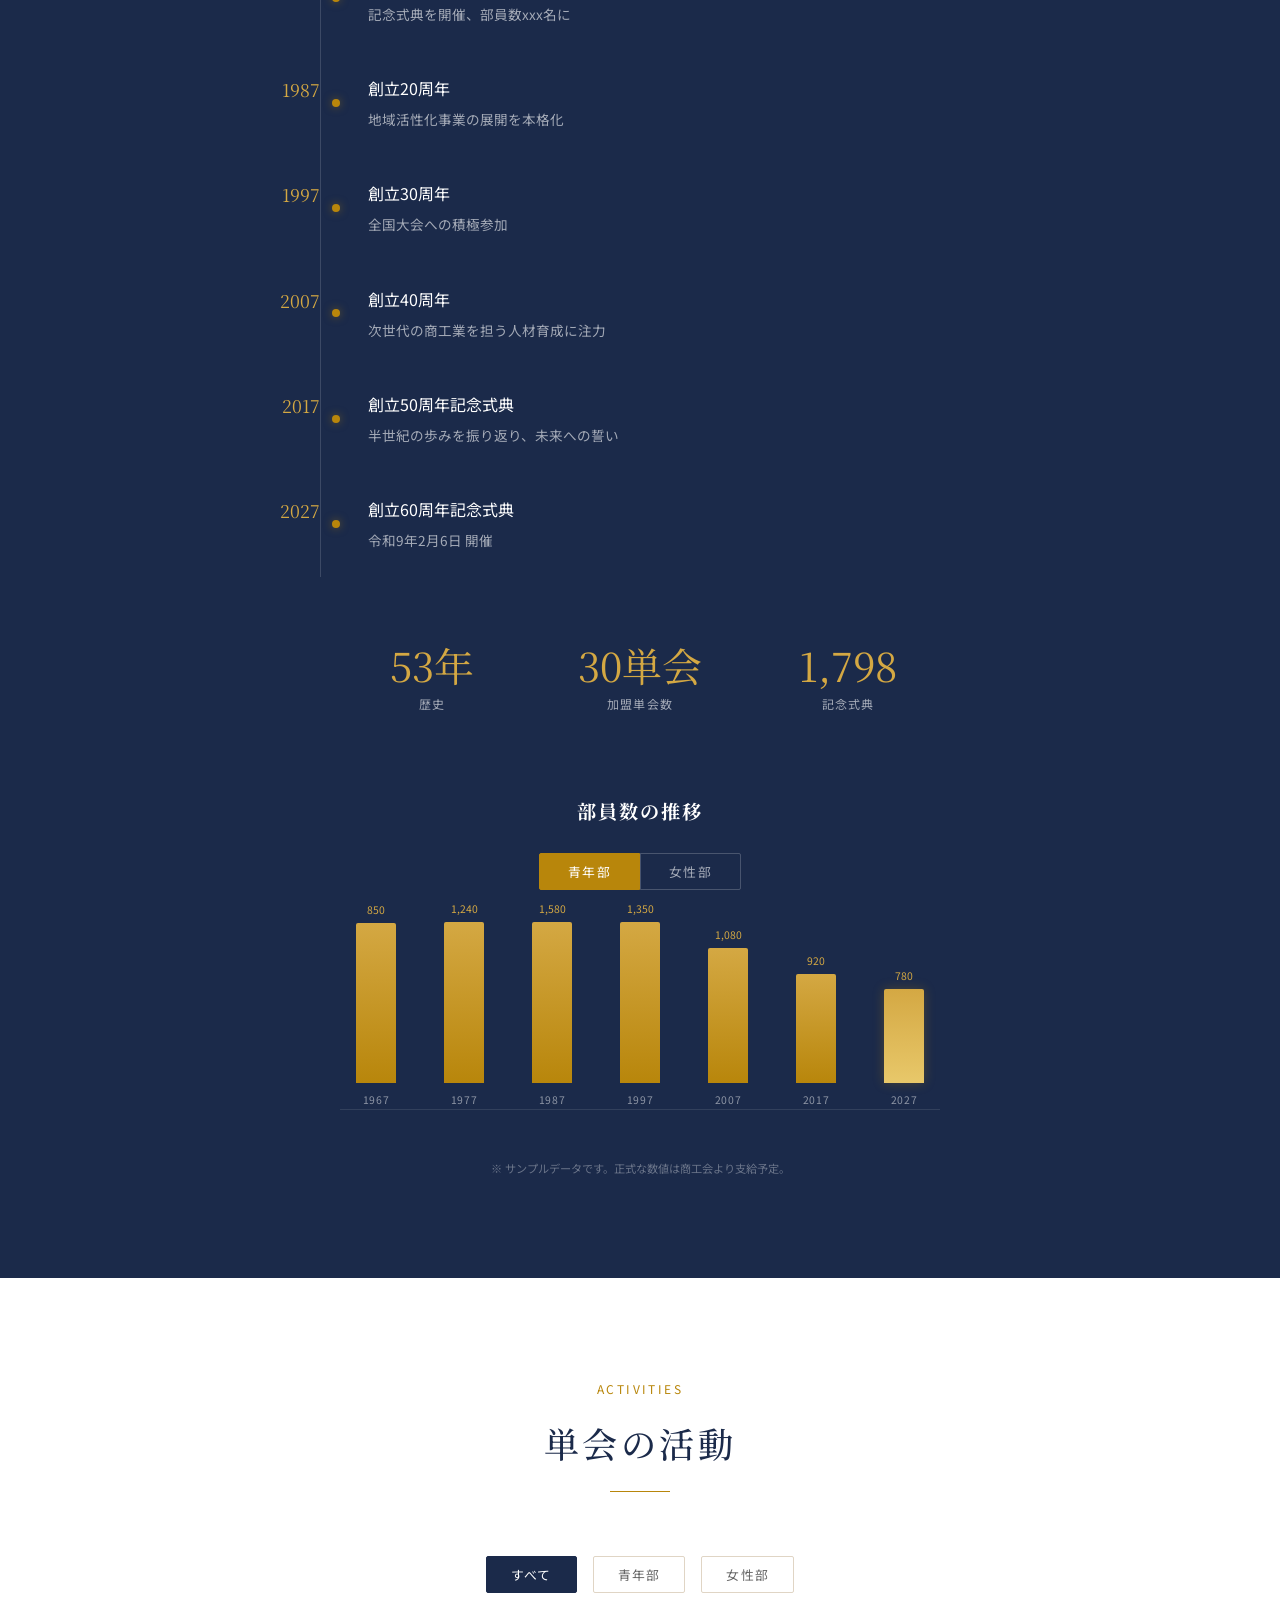
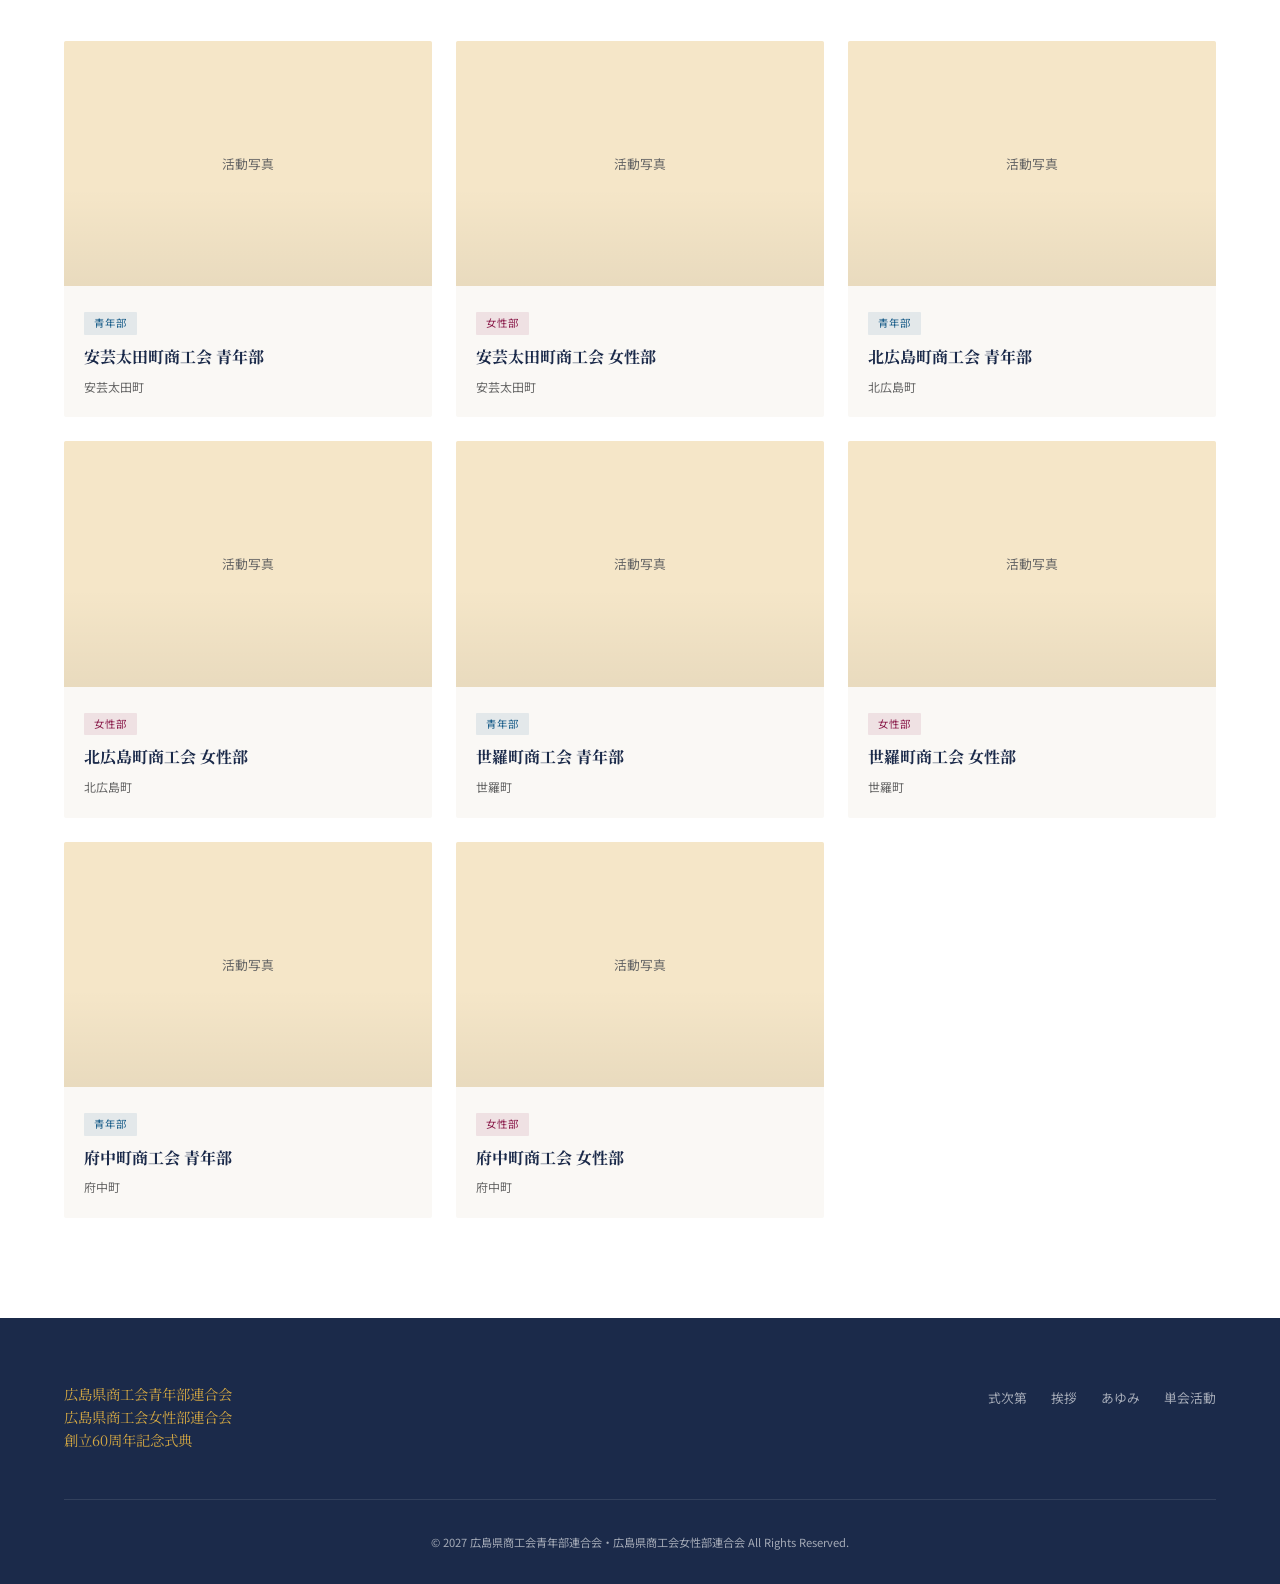
==== commit 9ede224f: "キャッシュバスター追加: CSS/JSに?v=20260820 Co-Authored-By: Claude Opus 4.6 <noreply@anthropic.com>" ====
--- a/index.html
+++ b/index.html
@@ -18,7 +18,7 @@
   <link rel="preconnect" href="https://fonts.googleapis.com">
   <link rel="preconnect" href="https://fonts.gstatic.com" crossorigin>
   <link href="https://fonts.googleapis.com/css2?family=Noto+Sans+JP:wght@300;400;500;700&family=Noto+Serif+JP:wght@400;500;700&display=swap" rel="stylesheet">
-  <link rel="stylesheet" href="css/style.css">
+  <link rel="stylesheet" href="css/style.css?v=20260820">
 </head>
 <body>
 
@@ -531,6 +531,6 @@
     </div>
   </div>
 
-  <script src="js/main.js"></script>
+  <script src="js/main.js?v=20260820"></script>
 </body>
 </html>
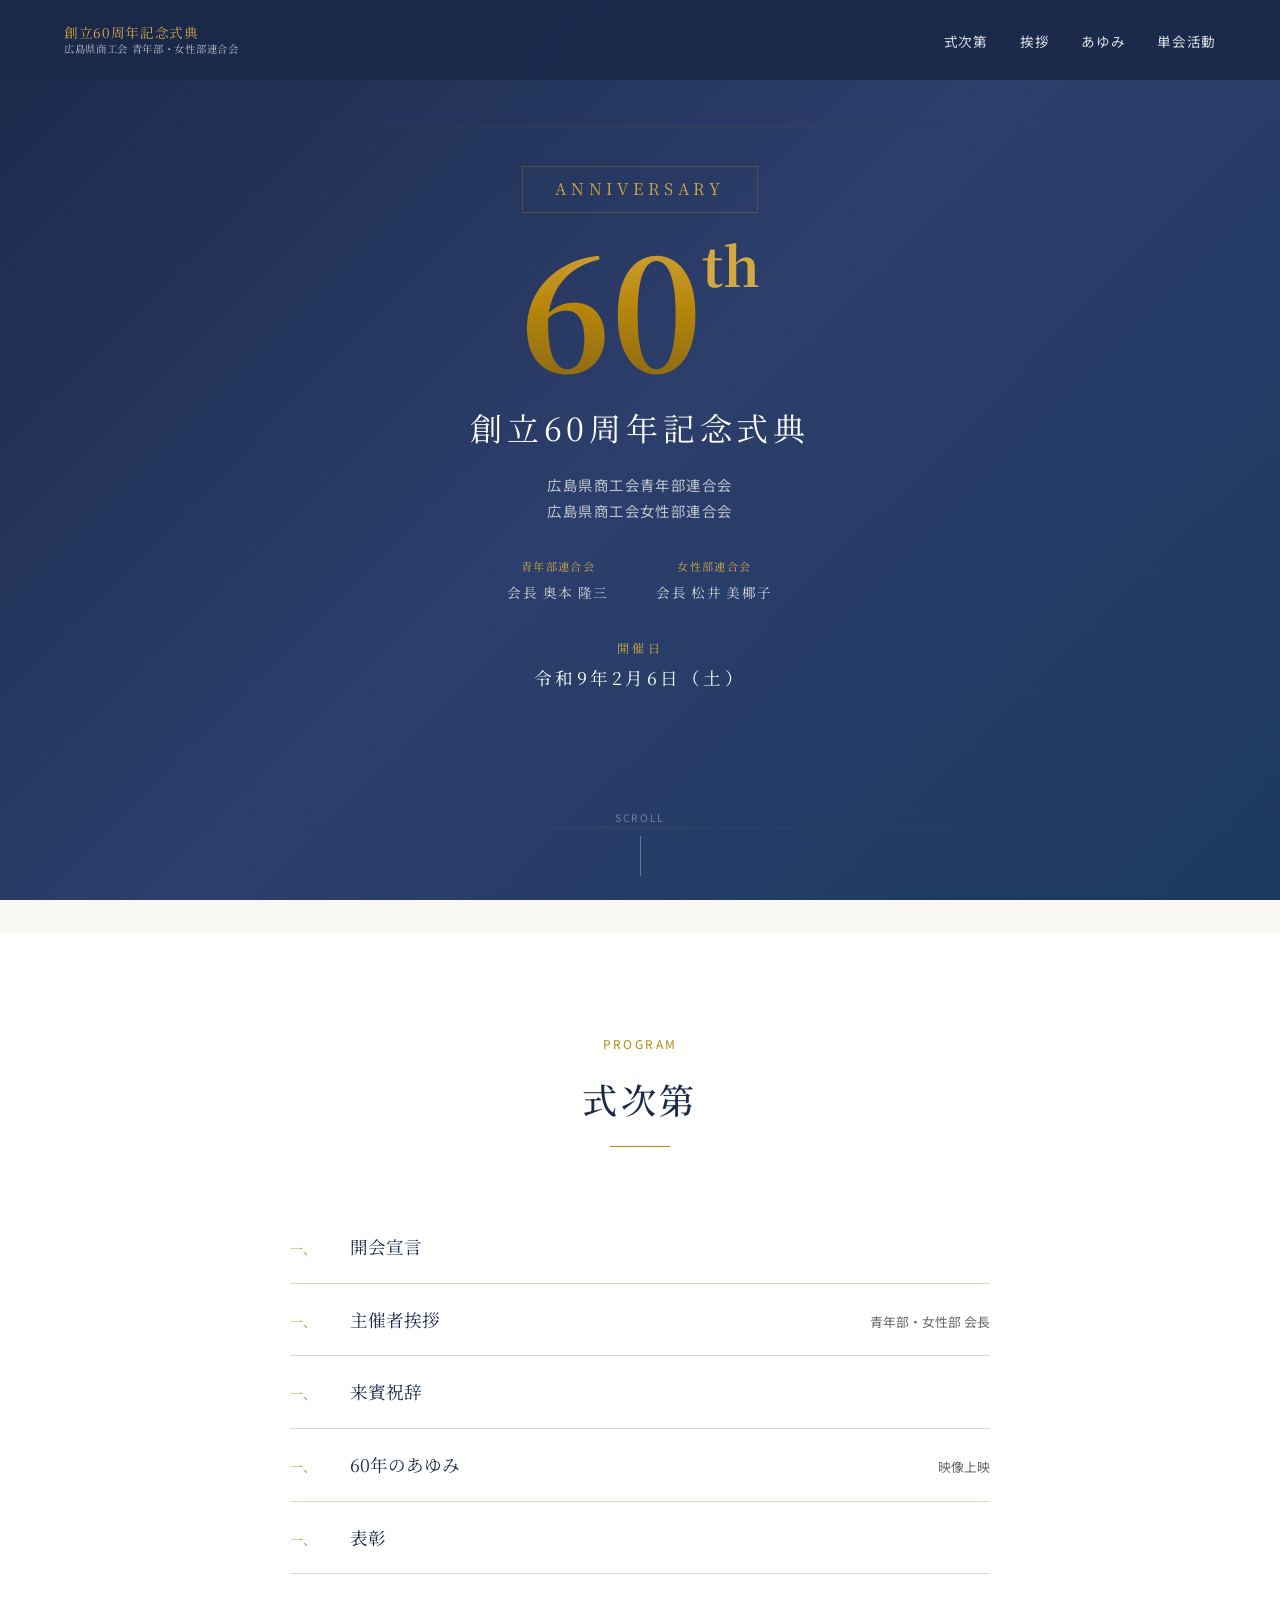
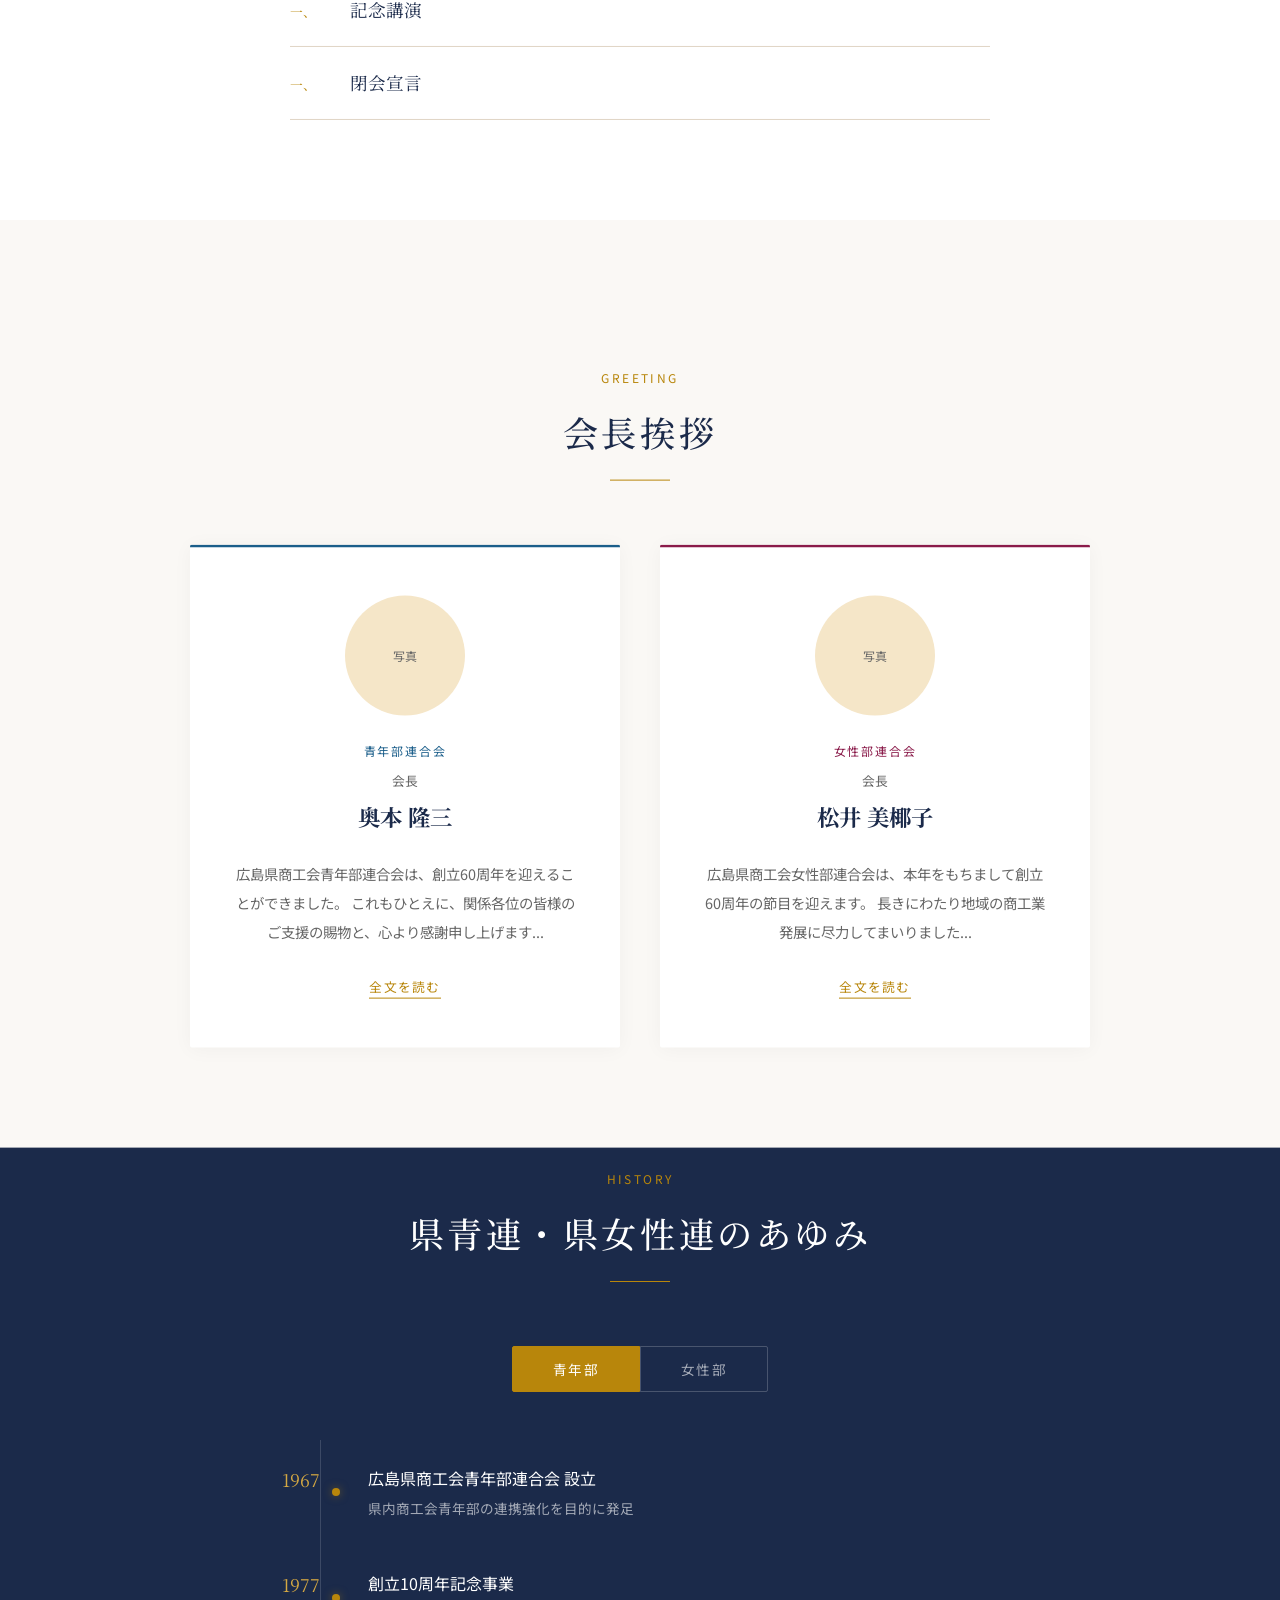
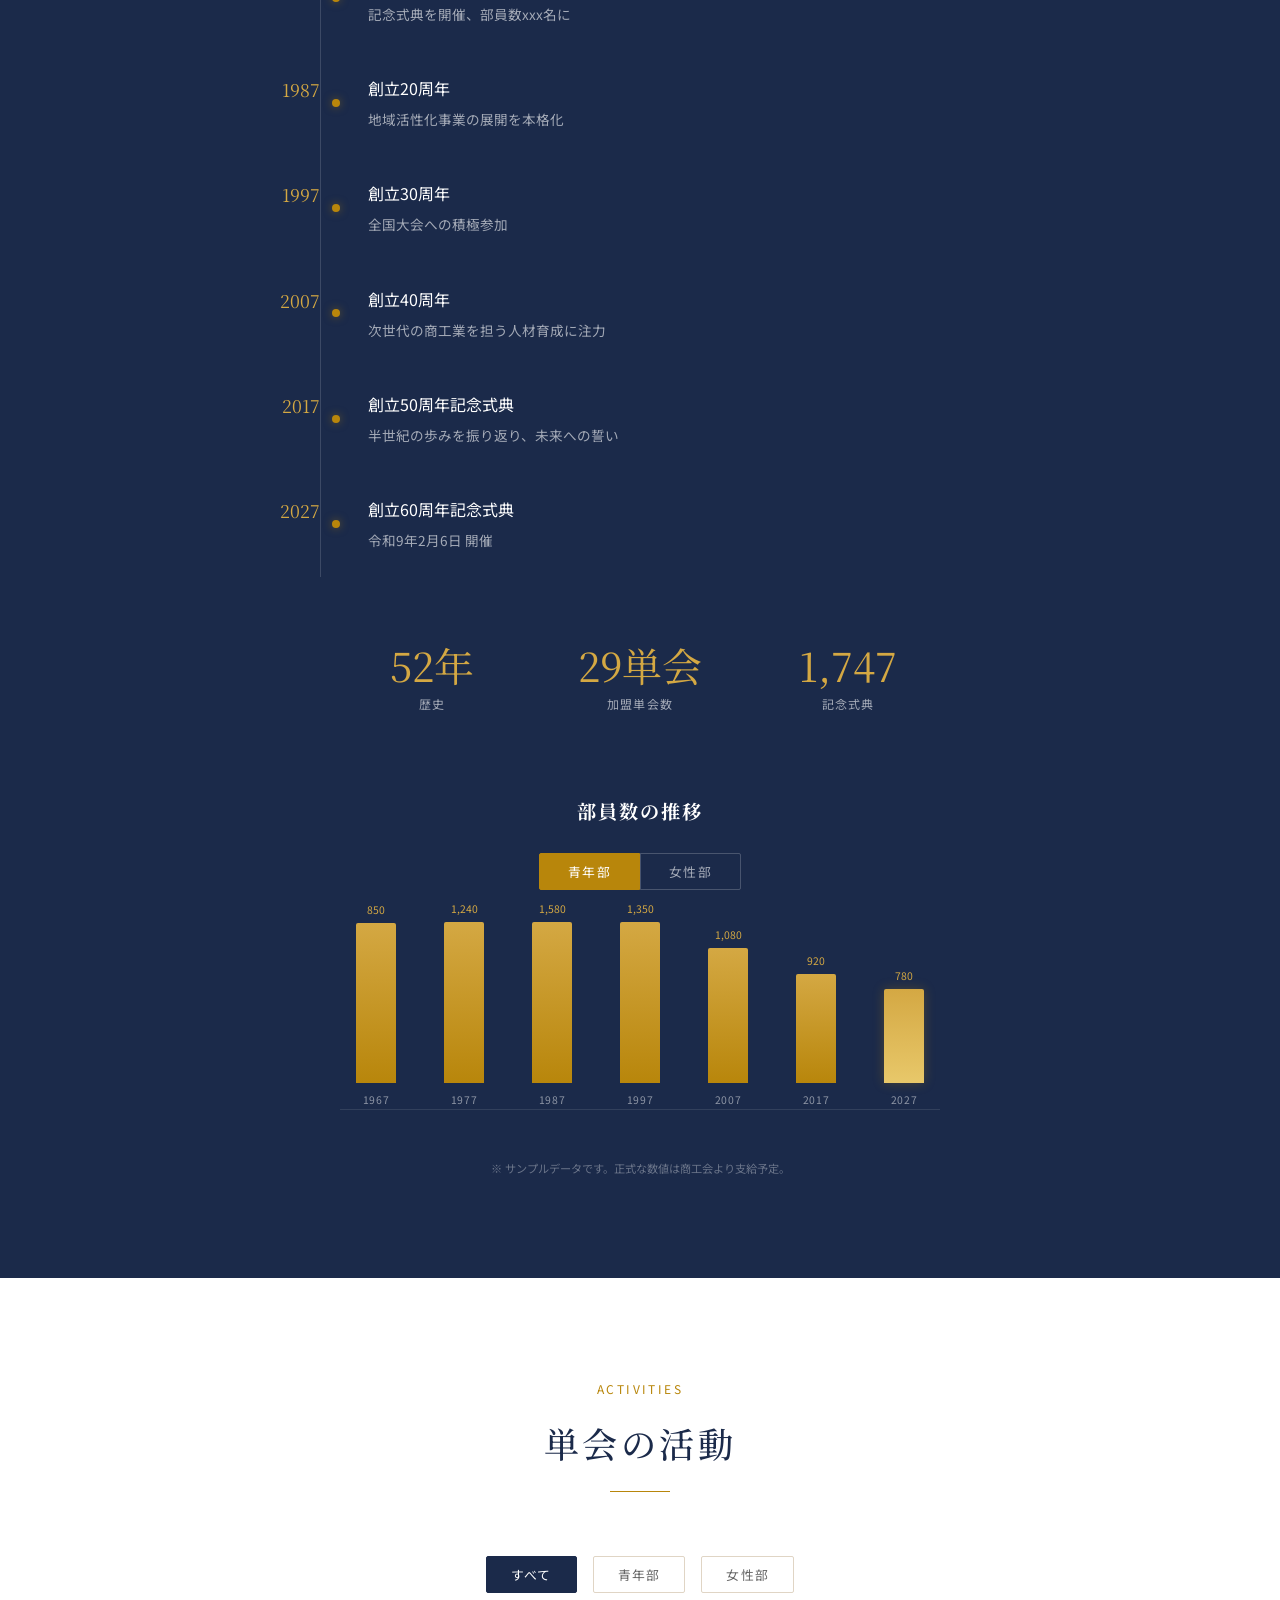
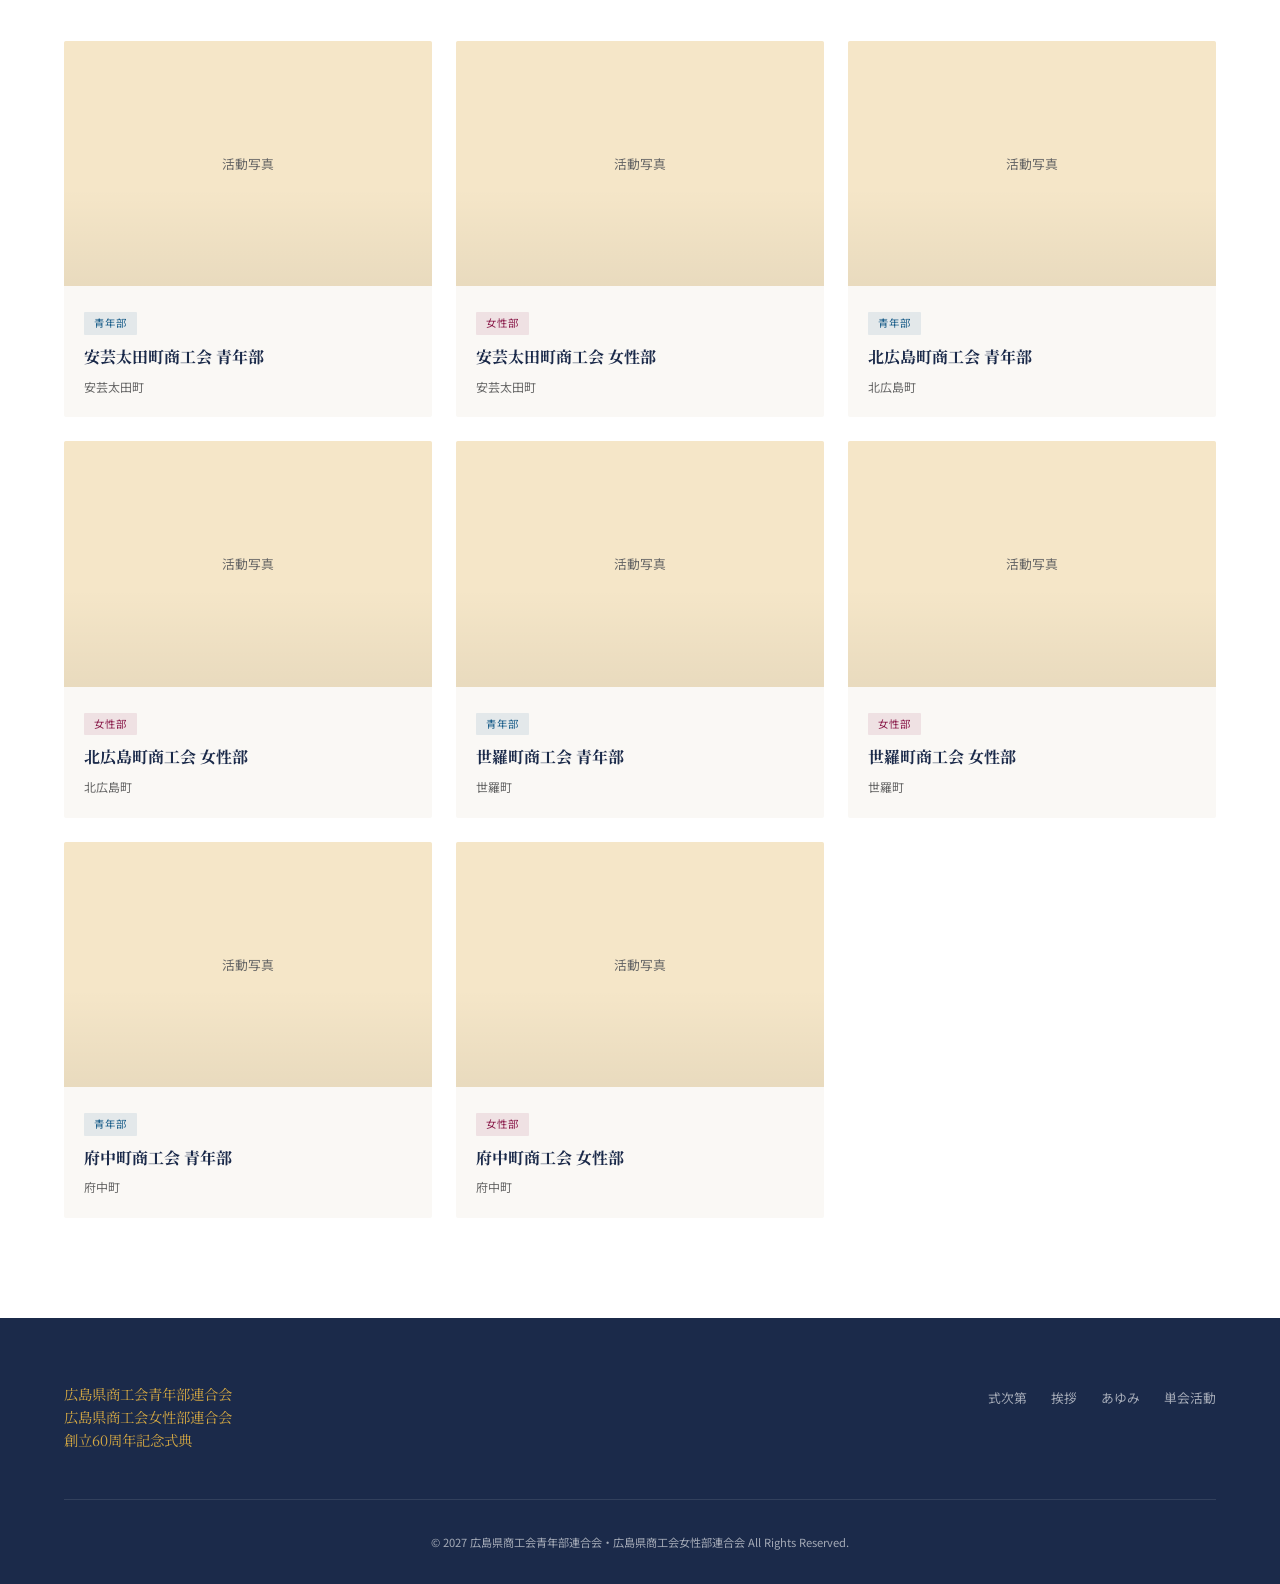
==== commit c4031d52: "ヘッダーロゴをクリックでindex.htmlに戻れるようリンク化 Co-Authored-By: Claude Opus 4.6 <noreply@anthropic.com>" ====
--- a/index.html
+++ b/index.html
@@ -47,10 +47,10 @@
   <!-- ========== Header ========== -->
   <header class="site-header">
     <div class="container">
-      <div class="site-logo">
+      <a href="index.html" class="site-logo">
         創立60周年記念式典
         <span class="logo-sub">広島県商工会 青年部・女性部連合会</span>
-      </div>
+      </a>
       <button class="nav-toggle" aria-label="メニュー">
         <span></span><span></span><span></span>
       </button>
--- a/css/style.css
+++ b/css/style.css
@@ -585,6 +585,12 @@
   opacity: 0;
   transform: translateY(24px);
   transition: opacity 0.35s ease, transform 0.35s ease;
+  scrollbar-width: none;
+  -ms-overflow-style: none;
+}
+
+.greeting-modal::-webkit-scrollbar {
+  display: none;
 }
 
 .greeting-modal-overlay.is-active .greeting-modal {
@@ -593,10 +599,12 @@
 }
 
 .greeting-modal-close {
-  position: absolute;
-  top: 16px;
-  right: 16px;
-  background: none;
+  position: sticky;
+  top: 8px;
+  float: right;
+  margin: 8px 8px -36px 0;
+  background: rgba(255, 255, 255, 0.85);
+  backdrop-filter: blur(4px);
   border: none;
   font-size: 1.8rem;
   color: var(--color-text-light);
@@ -606,8 +614,9 @@
   display: flex;
   align-items: center;
   justify-content: center;
-  transition: color 0.2s;
-  z-index: 1;
+  transition: color 0.2s, background 0.2s;
+  z-index: 2;
+  border-radius: 50%;
 }
 
 .greeting-modal-close:hover {
@@ -1245,7 +1254,7 @@
   width: 0%;
   height: 2px;
   background: linear-gradient(90deg, var(--color-gold), var(--color-gold-light));
-  z-index: 1001;
+  z-index: 999;
   transition: width 0.05s linear;
 }
 
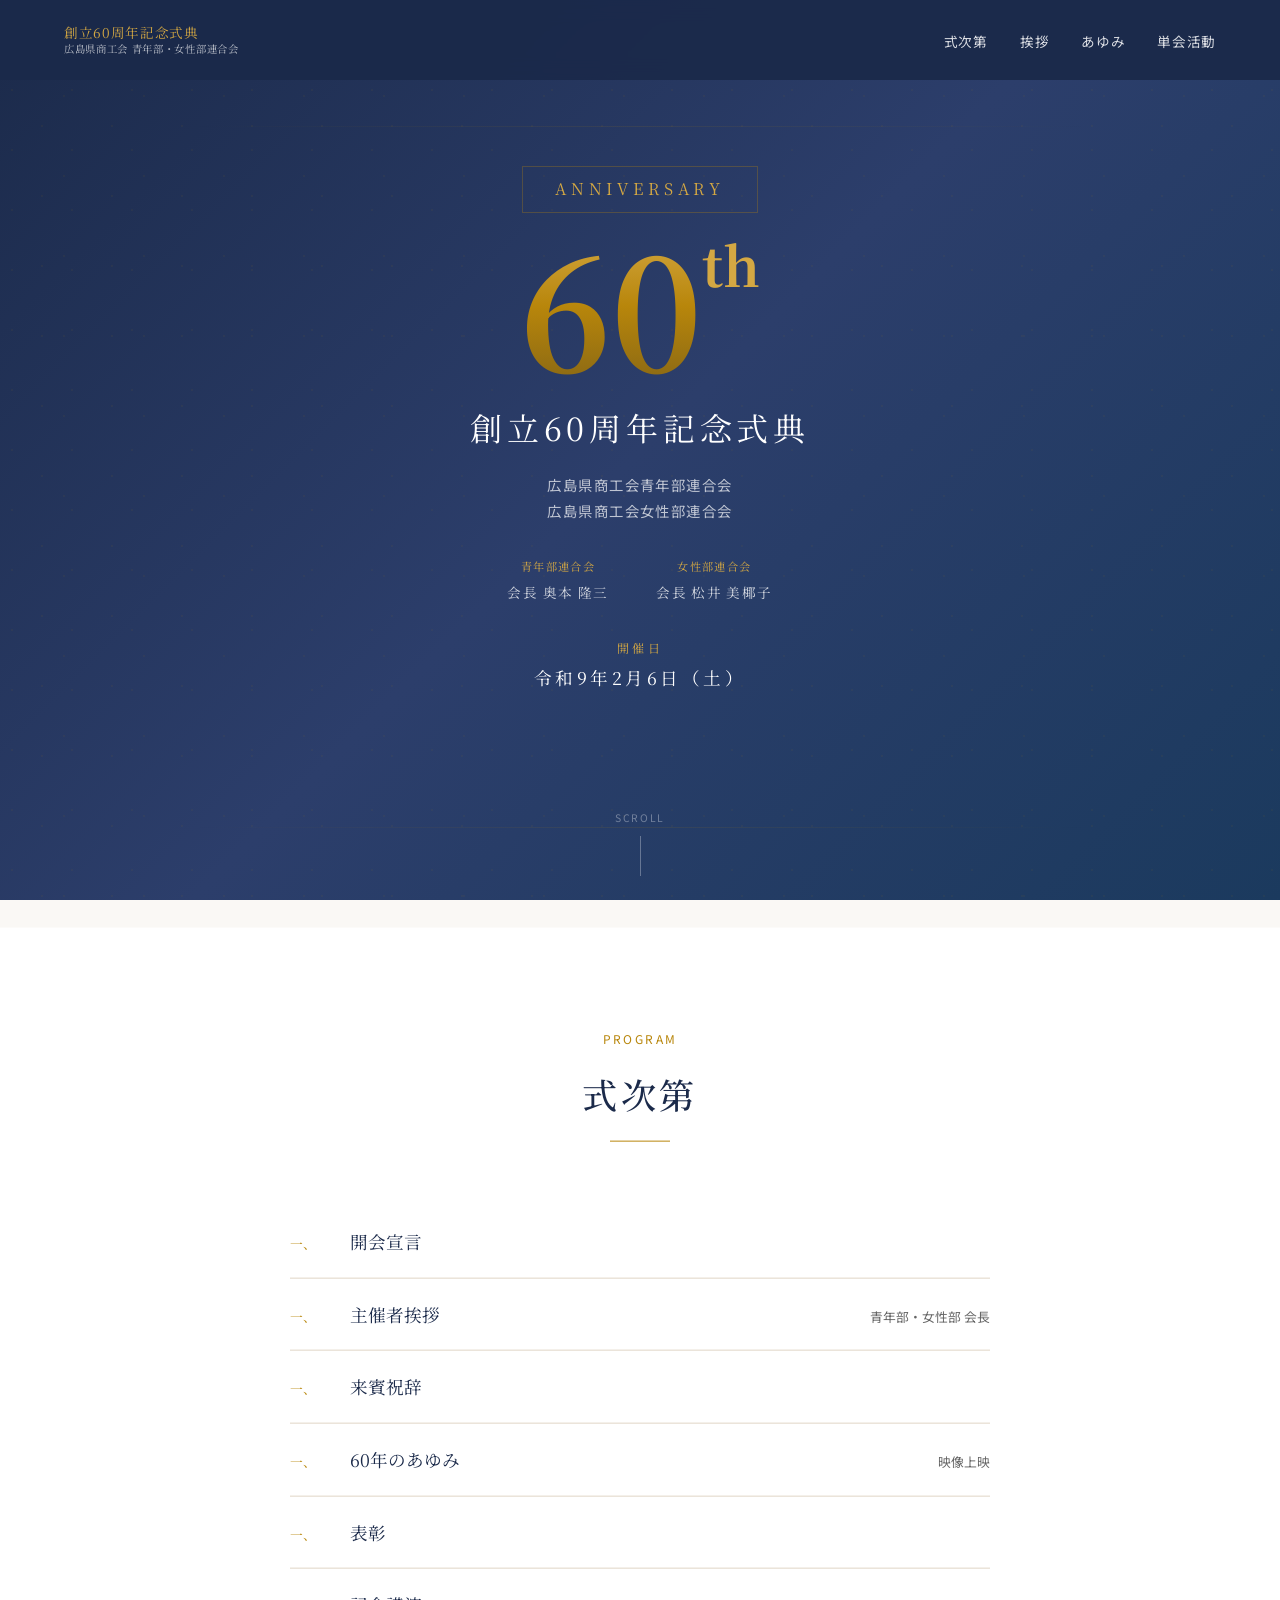
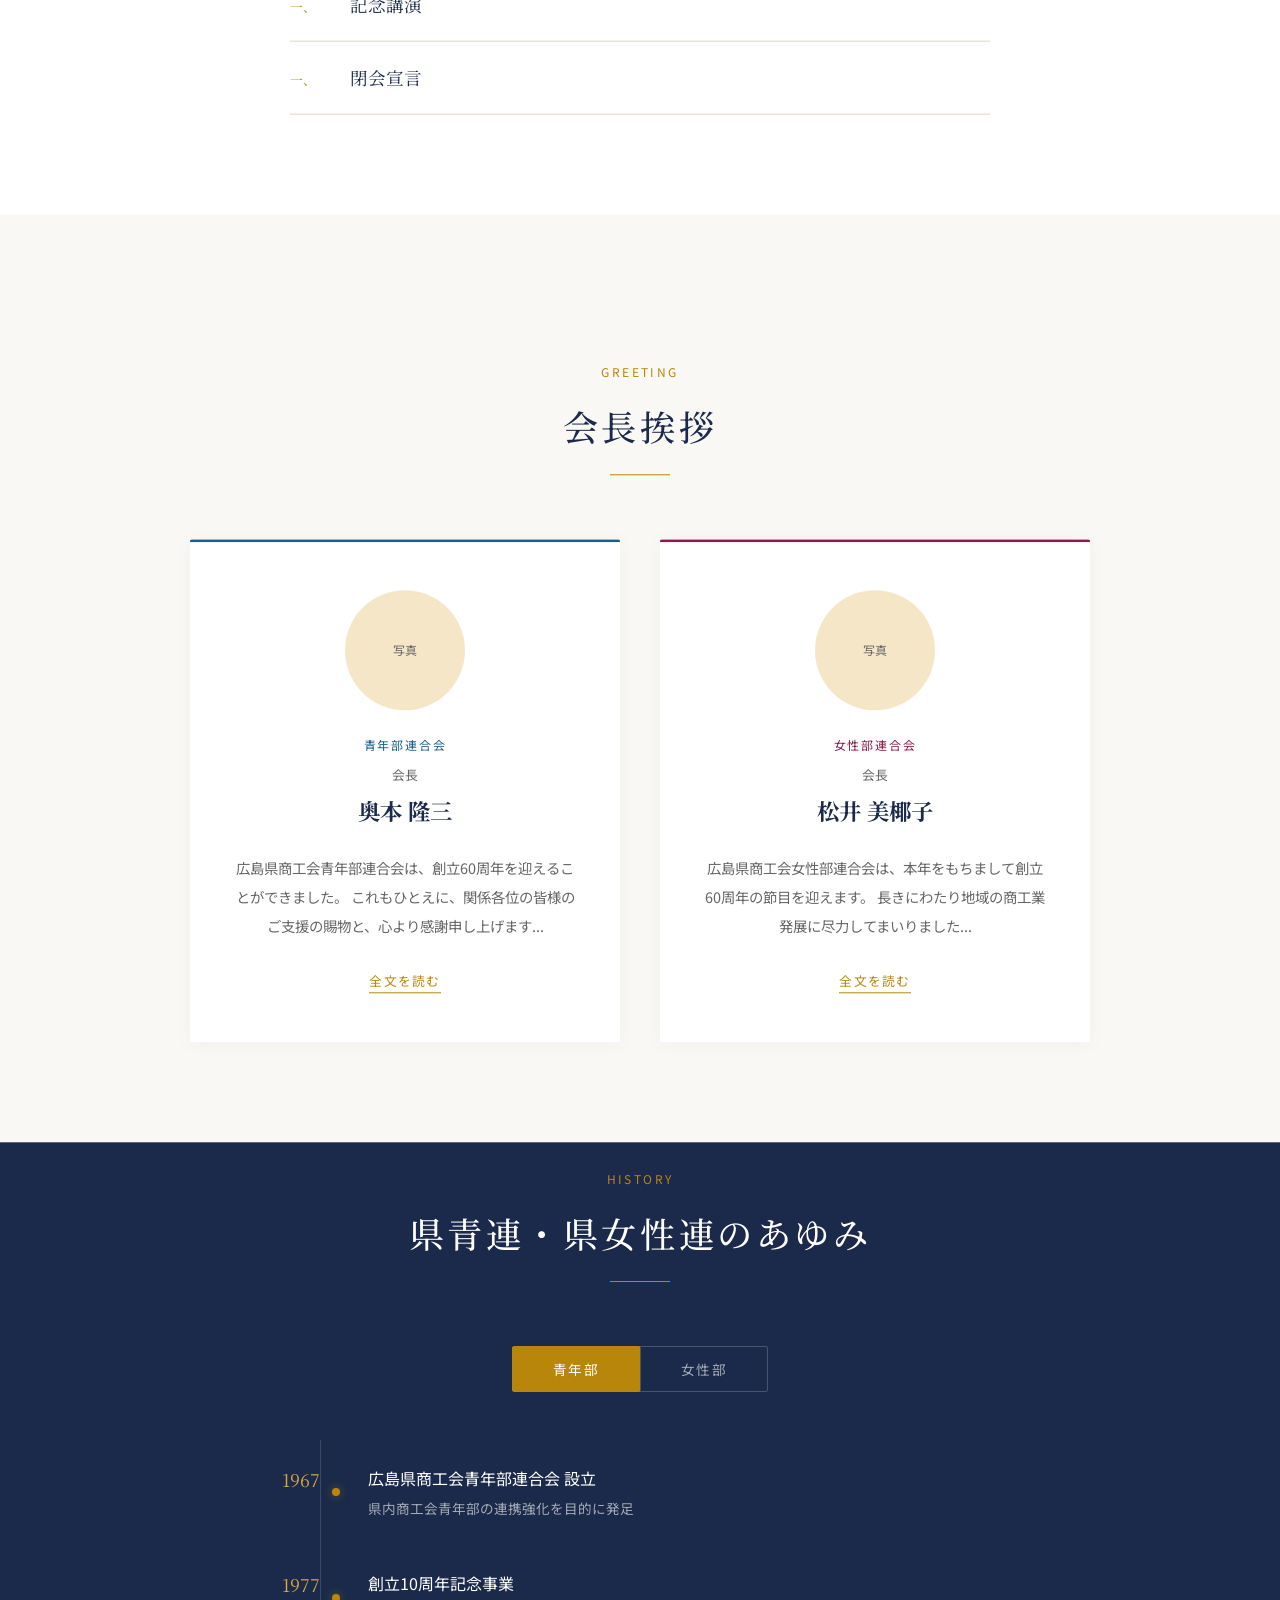
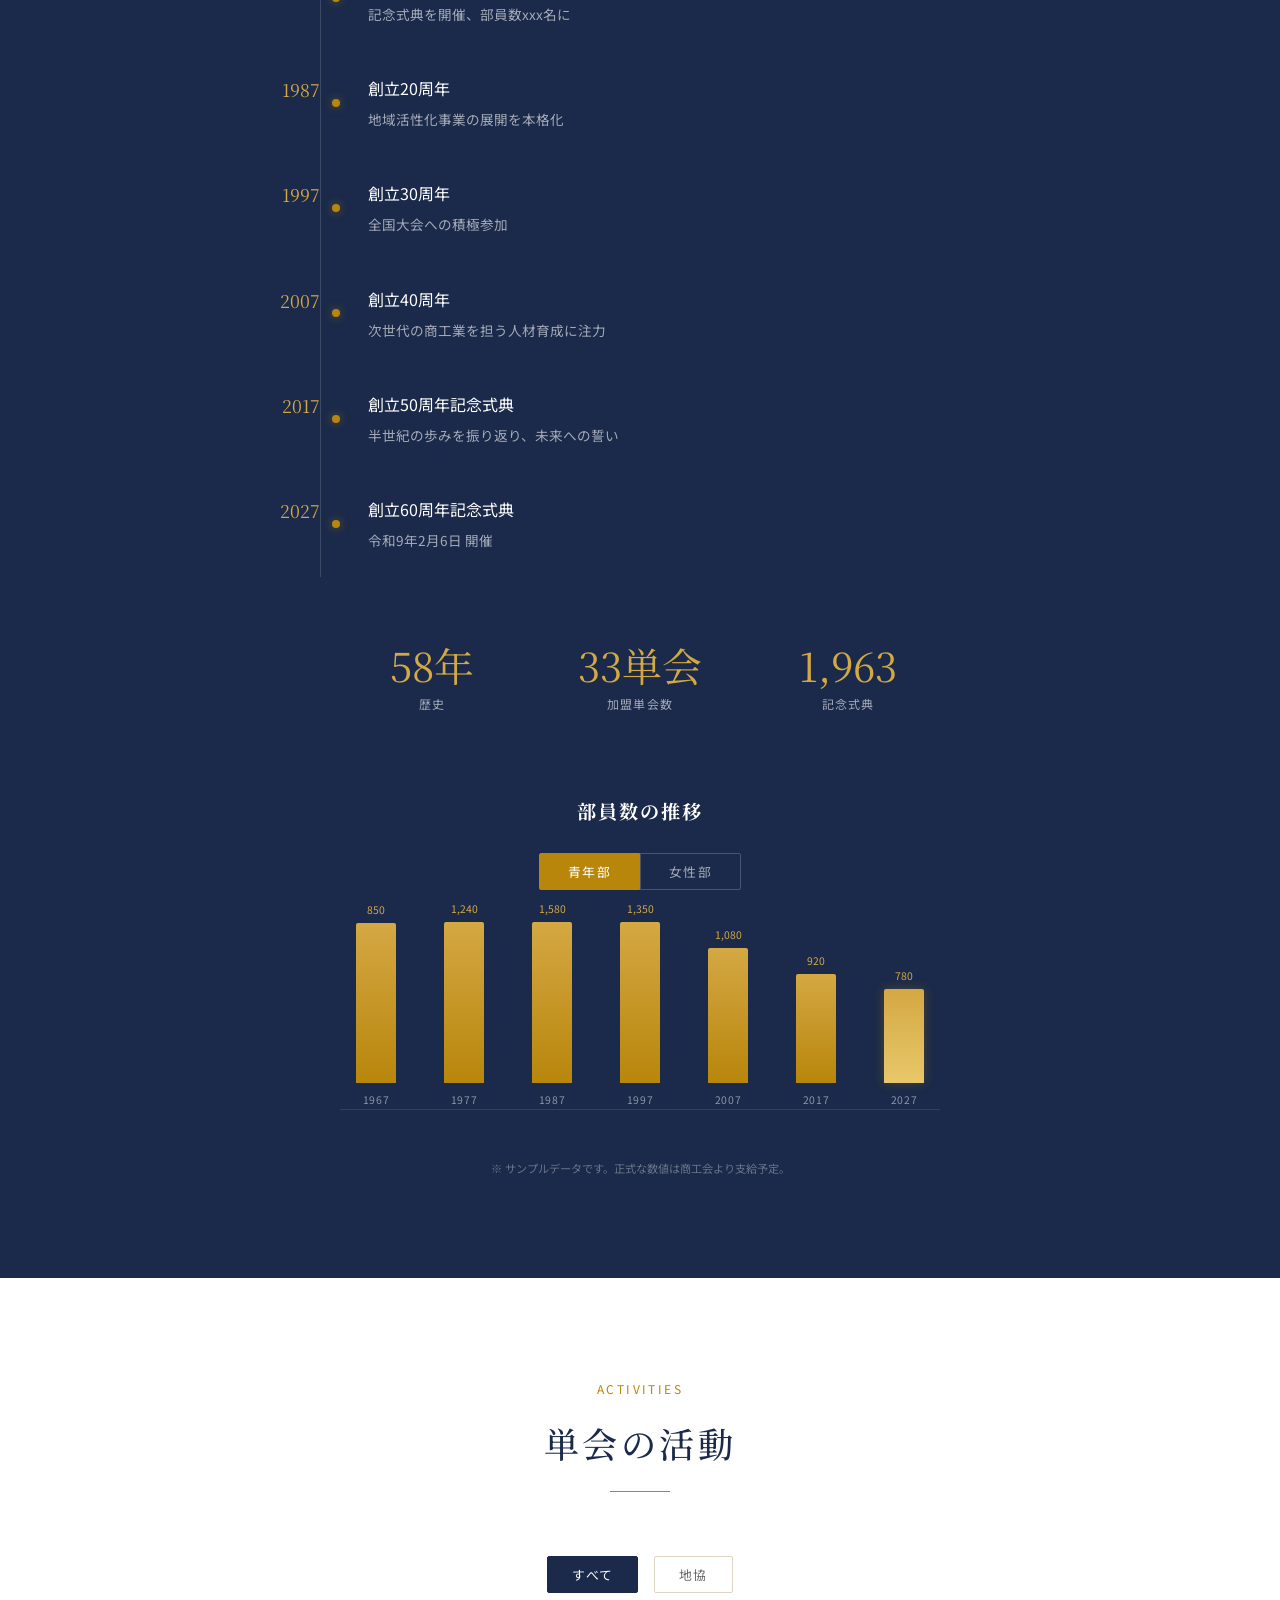
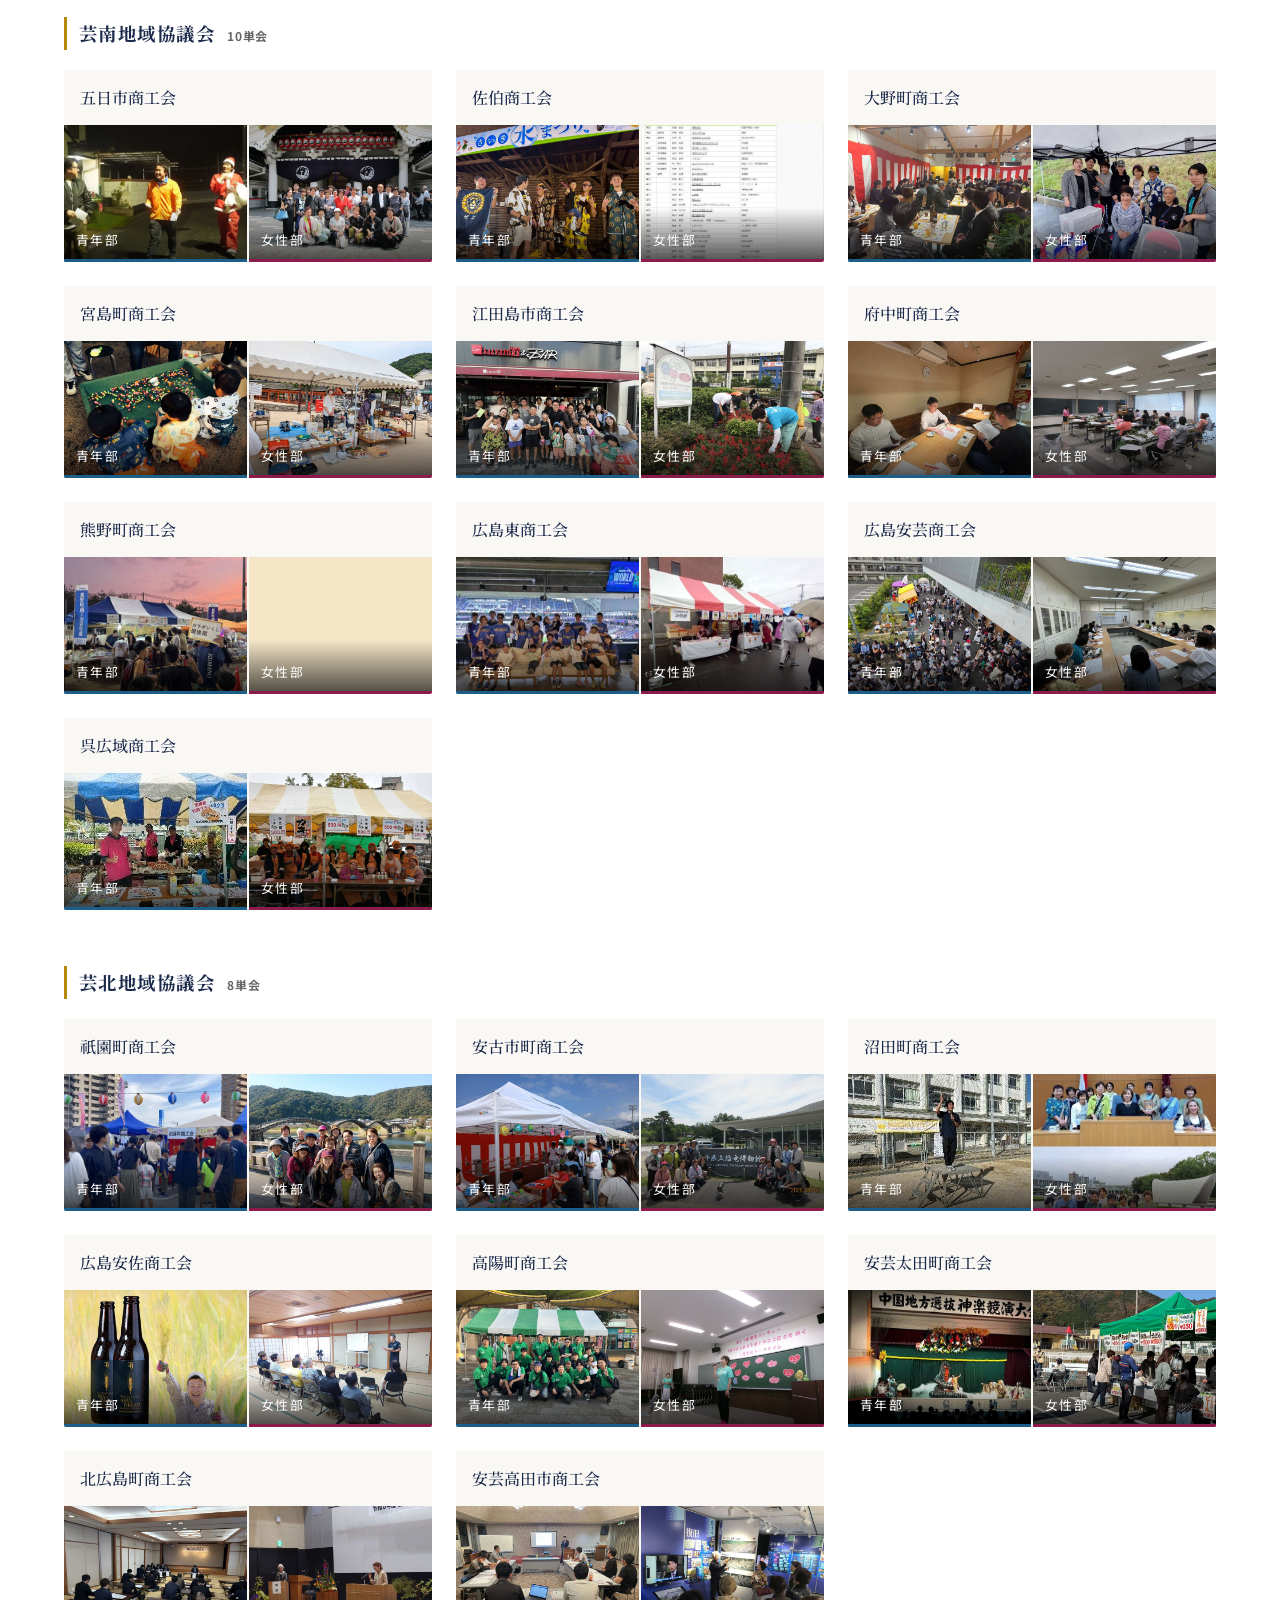
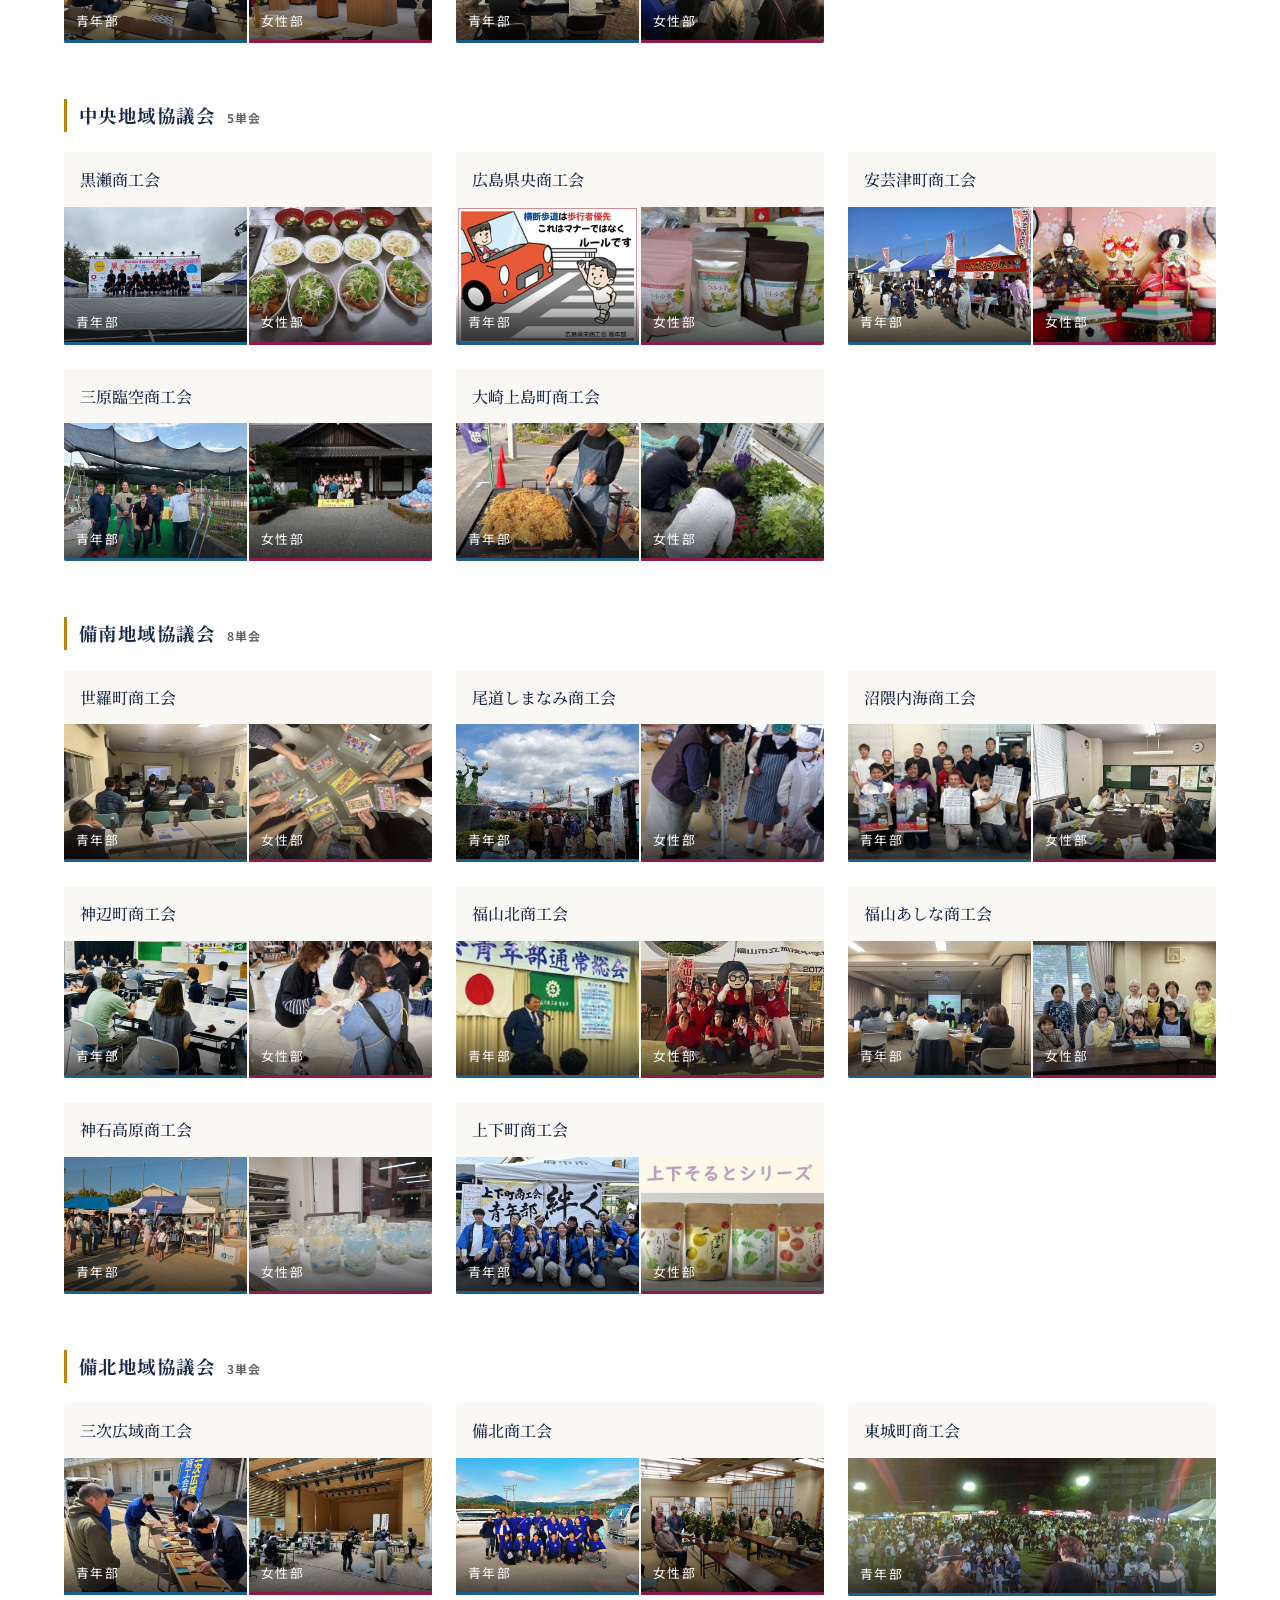
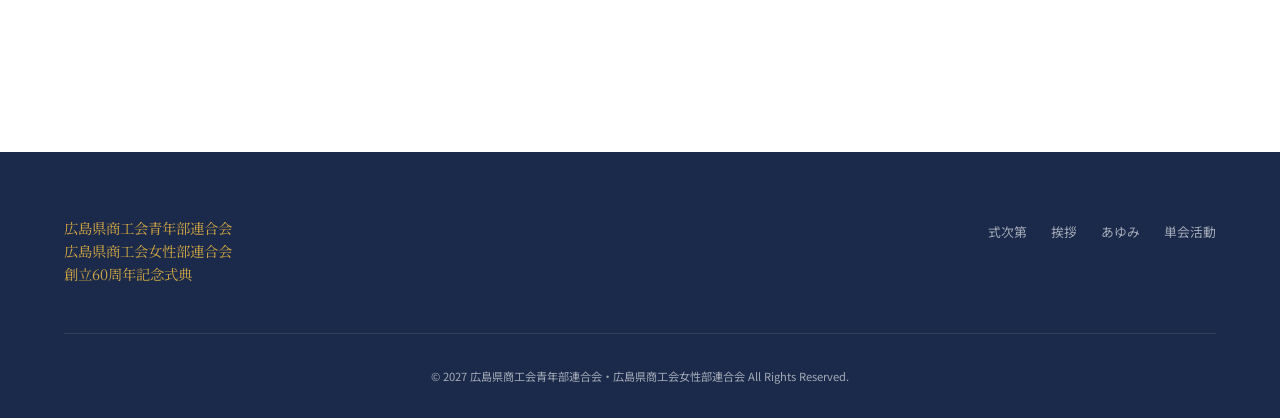
==== commit 65e009a2: "単会データ取り込み・地協マップ・60周年ロゴ案を追加 - 34単会67ページ分の情報シートと写真を取り込み、一覧を地協名簿順に再構成 - フィルターを「すべて／地協」に変更し、地協ごとに色が付く県内マ" ====
--- a/index.html
+++ b/index.html
@@ -18,7 +18,7 @@
   <link rel="preconnect" href="https://fonts.googleapis.com">
   <link rel="preconnect" href="https://fonts.gstatic.com" crossorigin>
   <link href="https://fonts.googleapis.com/css2?family=Noto+Sans+JP:wght@300;400;500;700&family=Noto+Serif+JP:wght@400;500;700&display=swap" rel="stylesheet">
-  <link rel="stylesheet" href="css/style.css?v=20260820">
+  <link rel="stylesheet" href="css/style.css?v=20261008d">
 </head>
 <body>
 
@@ -417,76 +417,23 @@
 
       <div class="activity-filter">
         <button class="filter-btn is-active" data-filter="all">すべて</button>
-        <button class="filter-btn" data-filter="youth">青年部</button>
-        <button class="filter-btn" data-filter="women">女性部</button>
-      </div>
-
-      <div class="activity-grid">
-        <a href="unit.html?id=akiota-youth" class="activity-card" data-type="youth">
-          <div class="activity-thumb">活動写真</div>
-          <div class="activity-body">
-            <span class="activity-tag activity-tag--youth">青年部</span>
-            <h3 class="activity-name">安芸太田町商工会 青年部</h3>
-            <p class="activity-area">安芸太田町</p>
-          </div>
-        </a>
-        <a href="unit.html?id=akiota-women" class="activity-card" data-type="women">
-          <div class="activity-thumb">活動写真</div>
-          <div class="activity-body">
-            <span class="activity-tag activity-tag--women">女性部</span>
-            <h3 class="activity-name">安芸太田町商工会 女性部</h3>
-            <p class="activity-area">安芸太田町</p>
-          </div>
-        </a>
-        <a href="unit.html?id=kitahiroshima-youth" class="activity-card" data-type="youth">
-          <div class="activity-thumb">活動写真</div>
-          <div class="activity-body">
-            <span class="activity-tag activity-tag--youth">青年部</span>
-            <h3 class="activity-name">北広島町商工会 青年部</h3>
-            <p class="activity-area">北広島町</p>
-          </div>
-        </a>
-        <a href="unit.html?id=kitahiroshima-women" class="activity-card" data-type="women">
-          <div class="activity-thumb">活動写真</div>
-          <div class="activity-body">
-            <span class="activity-tag activity-tag--women">女性部</span>
-            <h3 class="activity-name">北広島町商工会 女性部</h3>
-            <p class="activity-area">北広島町</p>
-          </div>
-        </a>
-        <a href="unit.html?id=sera-youth" class="activity-card" data-type="youth">
-          <div class="activity-thumb">活動写真</div>
-          <div class="activity-body">
-            <span class="activity-tag activity-tag--youth">青年部</span>
-            <h3 class="activity-name">世羅町商工会 青年部</h3>
-            <p class="activity-area">世羅町</p>
-          </div>
-        </a>
-        <a href="unit.html?id=sera-women" class="activity-card" data-type="women">
-          <div class="activity-thumb">活動写真</div>
-          <div class="activity-body">
-            <span class="activity-tag activity-tag--women">女性部</span>
-            <h3 class="activity-name">世羅町商工会 女性部</h3>
-            <p class="activity-area">世羅町</p>
-          </div>
-        </a>
-        <a href="unit.html?id=fuchu-youth" class="activity-card" data-type="youth">
-          <div class="activity-thumb">活動写真</div>
-          <div class="activity-body">
-            <span class="activity-tag activity-tag--youth">青年部</span>
-            <h3 class="activity-name">府中町商工会 青年部</h3>
-            <p class="activity-area">府中町</p>
-          </div>
-        </a>
-        <a href="unit.html?id=fuchu-women" class="activity-card" data-type="women">
-          <div class="activity-thumb">活動写真</div>
-          <div class="activity-body">
-            <span class="activity-tag activity-tag--women">女性部</span>
-            <h3 class="activity-name">府中町商工会 女性部</h3>
-            <p class="activity-area">府中町</p>
-          </div>
-        </a>
-      </div>
+        <button class="filter-btn" data-filter="chikyo" aria-expanded="false" aria-controls="chikyo-filter">地協</button>
+      </div>
+      <div class="chikyo-filter" id="chikyo-filter"></div>
+
+      <div class="chikyo-map" id="chikyo-map">
+        <div class="chikyo-map-info">
+          <p class="chikyo-map-name" id="chikyo-map-name"></p>
+          <p class="chikyo-map-roman" id="chikyo-map-roman"></p>
+          <ul class="chikyo-map-units" id="chikyo-map-units"></ul>
+        </div>
+        <div class="chikyo-map-figure">
+          <svg id="chikyo-map-svg" role="img" aria-label="広島県内の地域協議会の区域図"></svg>
+          <p class="chikyo-map-hint" id="chikyo-map-hint"></p>
+        </div>
+      </div>
+
+      <div class="activity-groups" id="activity-groups"></div>
     </div>
   </section>
 
@@ -531,6 +478,6 @@
     </div>
   </div>
 
-  <script src="js/main.js?v=20260820"></script>
+  <script src="js/main.js?v=20261008d"></script>
 </body>
 </html>
--- a/css/style.css
+++ b/css/style.css
@@ -871,7 +871,318 @@
   display: flex;
   justify-content: center;
   gap: 16px;
-  margin-bottom: 48px;
+  margin-bottom: 24px;
+}
+
+.chikyo-filter {
+  display: none;
+  flex-wrap: wrap;
+  justify-content: center;
+  gap: 8px;
+  margin-bottom: 24px;
+}
+
+.chikyo-filter.is-open {
+  display: flex;
+}
+
+.chikyo-chip {
+  padding: 6px 20px;
+  font-size: 0.8rem;
+  letter-spacing: 0.1em;
+  border: 1px solid var(--color-gold);
+  background: transparent;
+  color: var(--color-gold);
+  cursor: pointer;
+  border-radius: 20px;
+  transition: all 0.3s;
+  font-family: var(--font-body);
+}
+
+.chikyo-chip.is-active {
+  background: var(--color-gold);
+  color: var(--color-white);
+}
+
+/* 地協マップ */
+.chikyo-map {
+  display: none;
+  grid-template-columns: minmax(220px, 300px) 1fr;
+  gap: 40px;
+  align-items: center;
+  max-width: 940px;
+  margin: 8px auto 56px;
+  padding: 36px 40px;
+  background: var(--color-off-white);
+  border-radius: 4px;
+}
+
+.chikyo-map.is-open {
+  display: grid;
+  animation: chikyoMapOpen 0.5s ease both;
+}
+
+@keyframes chikyoMapOpen {
+  from { opacity: 0; transform: translateY(12px); }
+  to { opacity: 1; transform: translateY(0); }
+}
+
+@keyframes chikyoTextIn {
+  from { opacity: 0; transform: translateY(10px); }
+  to { opacity: 1; transform: translateY(0); }
+}
+
+.chikyo-map-name {
+  font-family: var(--font-heading);
+  font-size: 1.15rem;
+  font-weight: 500;
+  color: var(--color-navy);
+  letter-spacing: 0.1em;
+}
+
+.chikyo-map-roman {
+  font-family: var(--font-heading);
+  font-size: clamp(2.2rem, 4.6vw, 3rem);
+  font-weight: 700;
+  line-height: 1.15;
+  letter-spacing: 0.06em;
+  color: var(--color-gold);
+  padding-bottom: 14px;
+  margin-bottom: 20px;
+  border-bottom: 6px solid var(--color-gold-pale);
+}
+
+.chikyo-map-name.is-in,
+.chikyo-map-roman.is-in {
+  animation: chikyoTextIn 0.5s ease both;
+}
+
+.chikyo-map-roman.is-in {
+  animation-delay: 0.08s;
+}
+
+.chikyo-map-units {
+  list-style: none;
+  display: grid;
+  grid-template-columns: 1fr 1fr;
+  gap: 2px 16px;
+}
+
+.chikyo-map-unit {
+  width: 100%;
+  text-align: left;
+  padding: 6px 0;
+  font-family: var(--font-heading);
+  font-size: 0.95rem;
+  color: var(--color-navy);
+  background: none;
+  border: none;
+  border-bottom: 1px solid var(--color-border);
+  cursor: pointer;
+  transition: color 0.25s, border-color 0.25s, padding-left 0.25s;
+  animation: chikyoTextIn 0.45s ease both;
+  animation-delay: calc(0.15s + var(--j) * 45ms);
+}
+
+.chikyo-map-unit:hover,
+.chikyo-map-unit:focus-visible {
+  color: var(--color-gold);
+  border-color: var(--color-gold);
+  padding-left: 6px;
+  outline: none;
+}
+
+.chikyo-map-figure svg {
+  display: block;
+  width: 100%;
+  height: auto;
+  overflow: visible;
+}
+
+.map-land {
+  fill: #F1ECE2;
+  opacity: 0;
+  transition: opacity 0.8s ease;
+}
+
+.is-revealed .map-land {
+  opacity: 1;
+}
+
+.map-region {
+  fill: #E6DCC6;
+  stroke: var(--color-off-white);
+  stroke-width: 0.9;
+  stroke-linejoin: round;
+  cursor: pointer;
+  opacity: 0;
+  transform-box: fill-box;
+  transform-origin: center;
+  transition: fill 0.45s ease;
+}
+
+@keyframes mapRegionIn {
+  from { opacity: 0; translate: 0 10px; }
+  to { opacity: 1; translate: 0 0; }
+}
+
+@keyframes mapRegionPop {
+  0% { scale: 0.86; }
+  60% { scale: 1.05; }
+  100% { scale: 1; }
+}
+
+.is-revealed .map-region {
+  animation: mapRegionIn 0.6s ease both;
+  animation-delay: calc(var(--i) * 16ms);
+}
+
+.is-revealed .map-region.is-active {
+  fill: var(--color-gold);
+  transition-delay: calc(0.25s + var(--j) * 60ms);
+  animation: mapRegionIn 0.6s ease both, mapRegionPop 0.6s ease both;
+  animation-delay: calc(var(--i) * 16ms), calc(0.25s + var(--j) * 60ms);
+}
+
+.map-region:hover,
+.map-region.is-hover {
+  fill: #D8CCB0;
+  transition-delay: 0s;
+}
+
+.is-revealed .map-region.is-active:hover,
+.is-revealed .map-region.is-active.is-hover {
+  fill: var(--color-navy);
+  transition-delay: 0s;
+}
+
+.chikyo-map-hint {
+  margin-top: 8px;
+  text-align: center;
+  font-size: 0.75rem;
+  color: var(--color-text-light);
+  min-height: 1.6em;
+  transition: color 0.2s;
+}
+
+.chikyo-map-hint.is-unit {
+  font-family: var(--font-heading);
+  font-size: 0.9rem;
+  color: var(--color-navy);
+}
+
+.activity-card.is-flash {
+  box-shadow: 0 0 0 2px var(--color-gold), 0 8px 30px rgba(0, 0, 0, 0.08);
+}
+
+@media (max-width: 768px) {
+  .chikyo-map {
+    grid-template-columns: 1fr;
+    gap: 20px;
+    padding: 24px 20px;
+    margin-bottom: 40px;
+  }
+}
+
+@media (prefers-reduced-motion: reduce) {
+  .chikyo-map.is-open,
+  .chikyo-map-name.is-in,
+  .chikyo-map-roman.is-in,
+  .chikyo-map-unit,
+  .is-revealed .map-region,
+  .is-revealed .map-region.is-active {
+    animation: none;
+    transition-delay: 0s;
+  }
+  .is-revealed .map-region {
+    opacity: 1;
+  }
+}
+
+.activity-groups {
+  margin-top: 24px;
+}
+
+.activity-group {
+  margin-bottom: 56px;
+}
+
+.activity-group-title {
+  font-family: var(--font-heading);
+  font-size: 1.15rem;
+  color: var(--color-navy);
+  letter-spacing: 0.08em;
+  padding-left: 12px;
+  border-left: 3px solid var(--color-gold);
+  margin-bottom: 20px;
+}
+
+.activity-group-count {
+  font-family: var(--font-body);
+  font-size: 0.75rem;
+  color: var(--color-text-light);
+  margin-left: 12px;
+  letter-spacing: 0.05em;
+}
+
+.activity-card-name {
+  font-family: var(--font-heading);
+  font-size: 1rem;
+  font-weight: 500;
+  color: var(--color-navy);
+  padding: 14px 16px 12px;
+}
+
+.activity-tiles {
+  display: grid;
+  grid-template-columns: 1fr 1fr;
+  gap: 2px;
+}
+
+.activity-tile {
+  position: relative;
+  display: block;
+  aspect-ratio: 4 / 3;
+  overflow: hidden;
+  background: var(--color-gold-pale);
+  text-decoration: none;
+}
+
+.activity-tile:only-child {
+  grid-column: 1 / -1;
+  aspect-ratio: 8 / 3;
+}
+
+.activity-tile img {
+  width: 100%;
+  height: 100%;
+  object-fit: cover;
+  transition: transform 0.4s ease;
+}
+
+.activity-tile:hover img {
+  transform: scale(1.05);
+}
+
+.activity-tile-label {
+  position: absolute;
+  left: 0;
+  right: 0;
+  bottom: 0;
+  padding: 20px 12px 8px;
+  font-size: 0.8rem;
+  letter-spacing: 0.1em;
+  color: var(--color-white);
+  background: linear-gradient(to bottom, transparent, rgba(0, 0, 0, 0.65));
+  border-bottom: 3px solid transparent;
+}
+
+.activity-tile--youth .activity-tile-label {
+  border-bottom-color: var(--color-youth);
+}
+
+.activity-tile--women .activity-tile-label {
+  border-bottom-color: var(--color-women);
 }
 
 .filter-btn {
@@ -907,7 +1218,6 @@
   opacity: 0;
   transform: translateY(20px);
   transition: opacity 0.6s, transform 0.6s, box-shadow 0.3s;
-  cursor: pointer;
 }
 
 .activity-card.is-visible {
@@ -1049,6 +1359,19 @@
   padding: 20px 24px 20px 0;
 }
 
+.activity-item--text {
+  grid-template-columns: 1fr;
+}
+
+.activity-item--text .activity-info {
+  padding: 20px 24px;
+}
+
+.unit-photo img.is-contain {
+  object-fit: contain;
+  background: var(--color-off-white);
+}
+
 .activity-info-title {
   font-family: var(--font-heading);
   font-size: 1.1rem;
